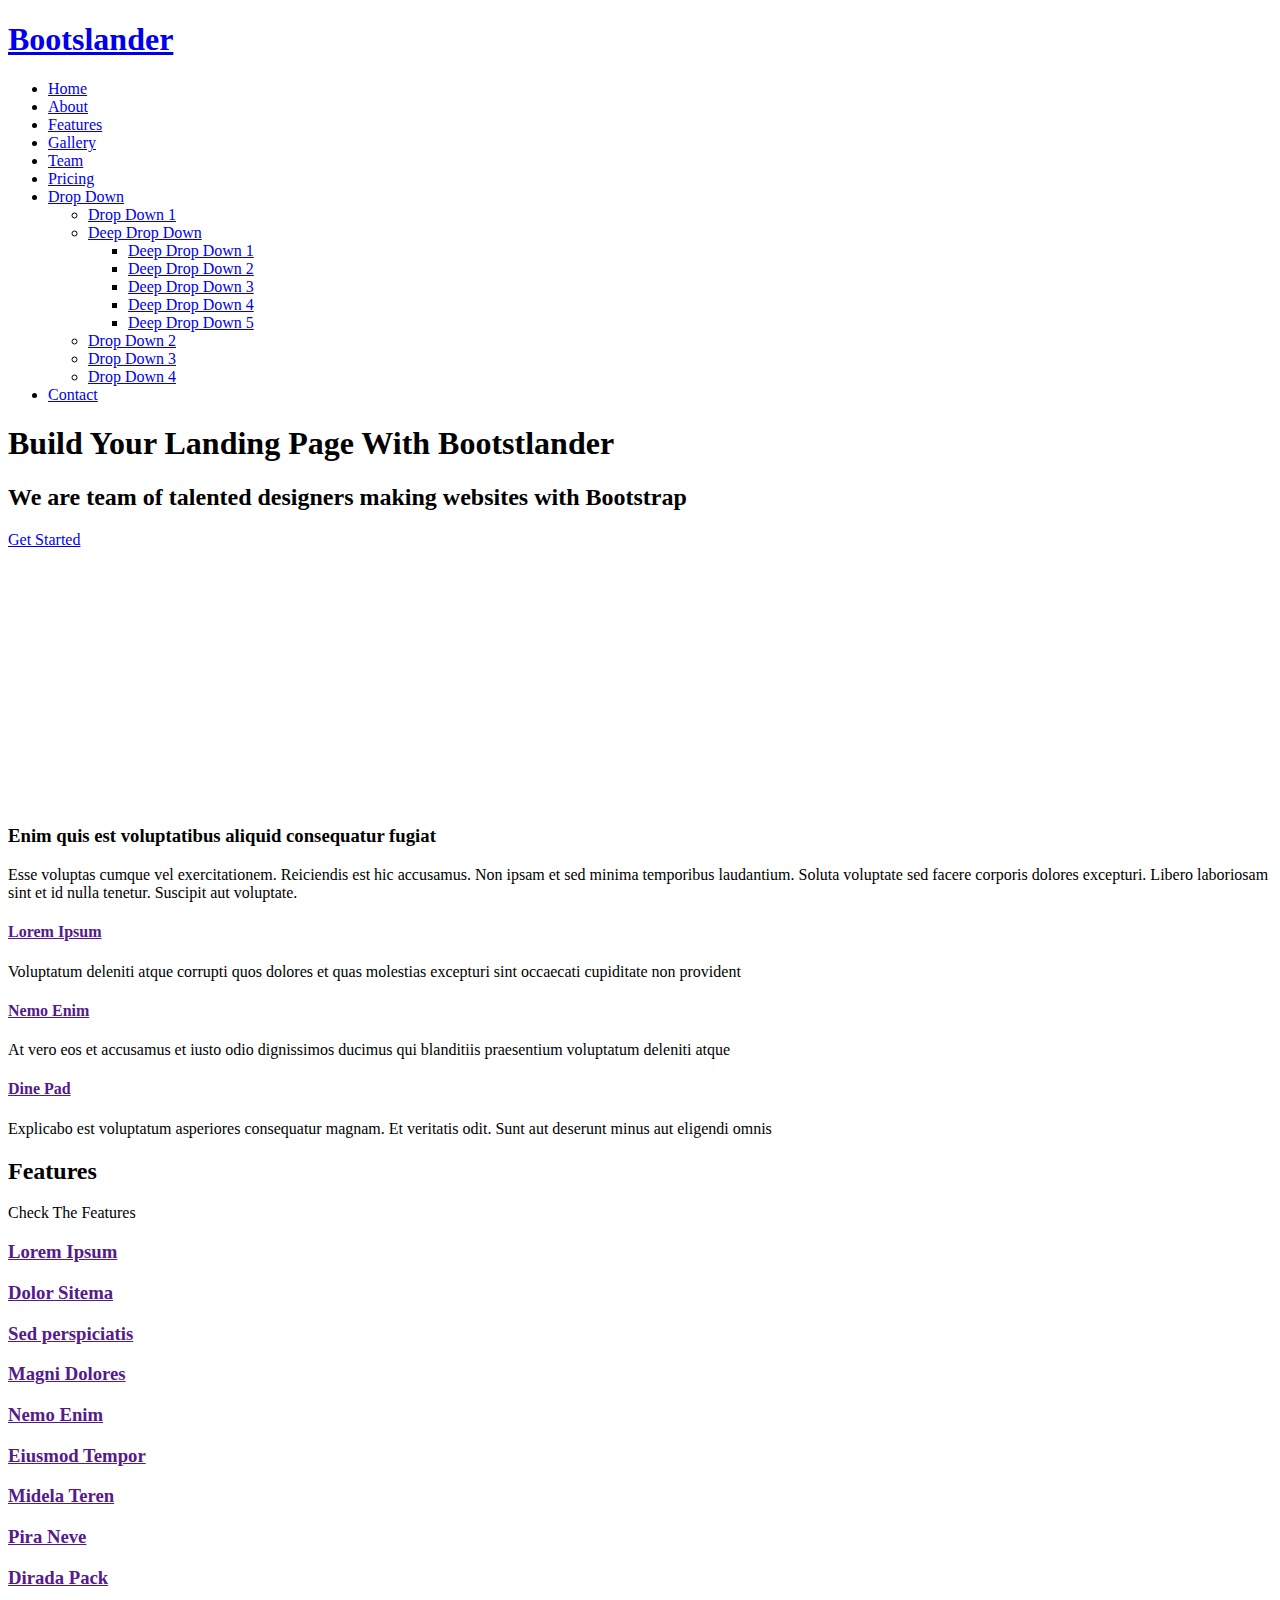
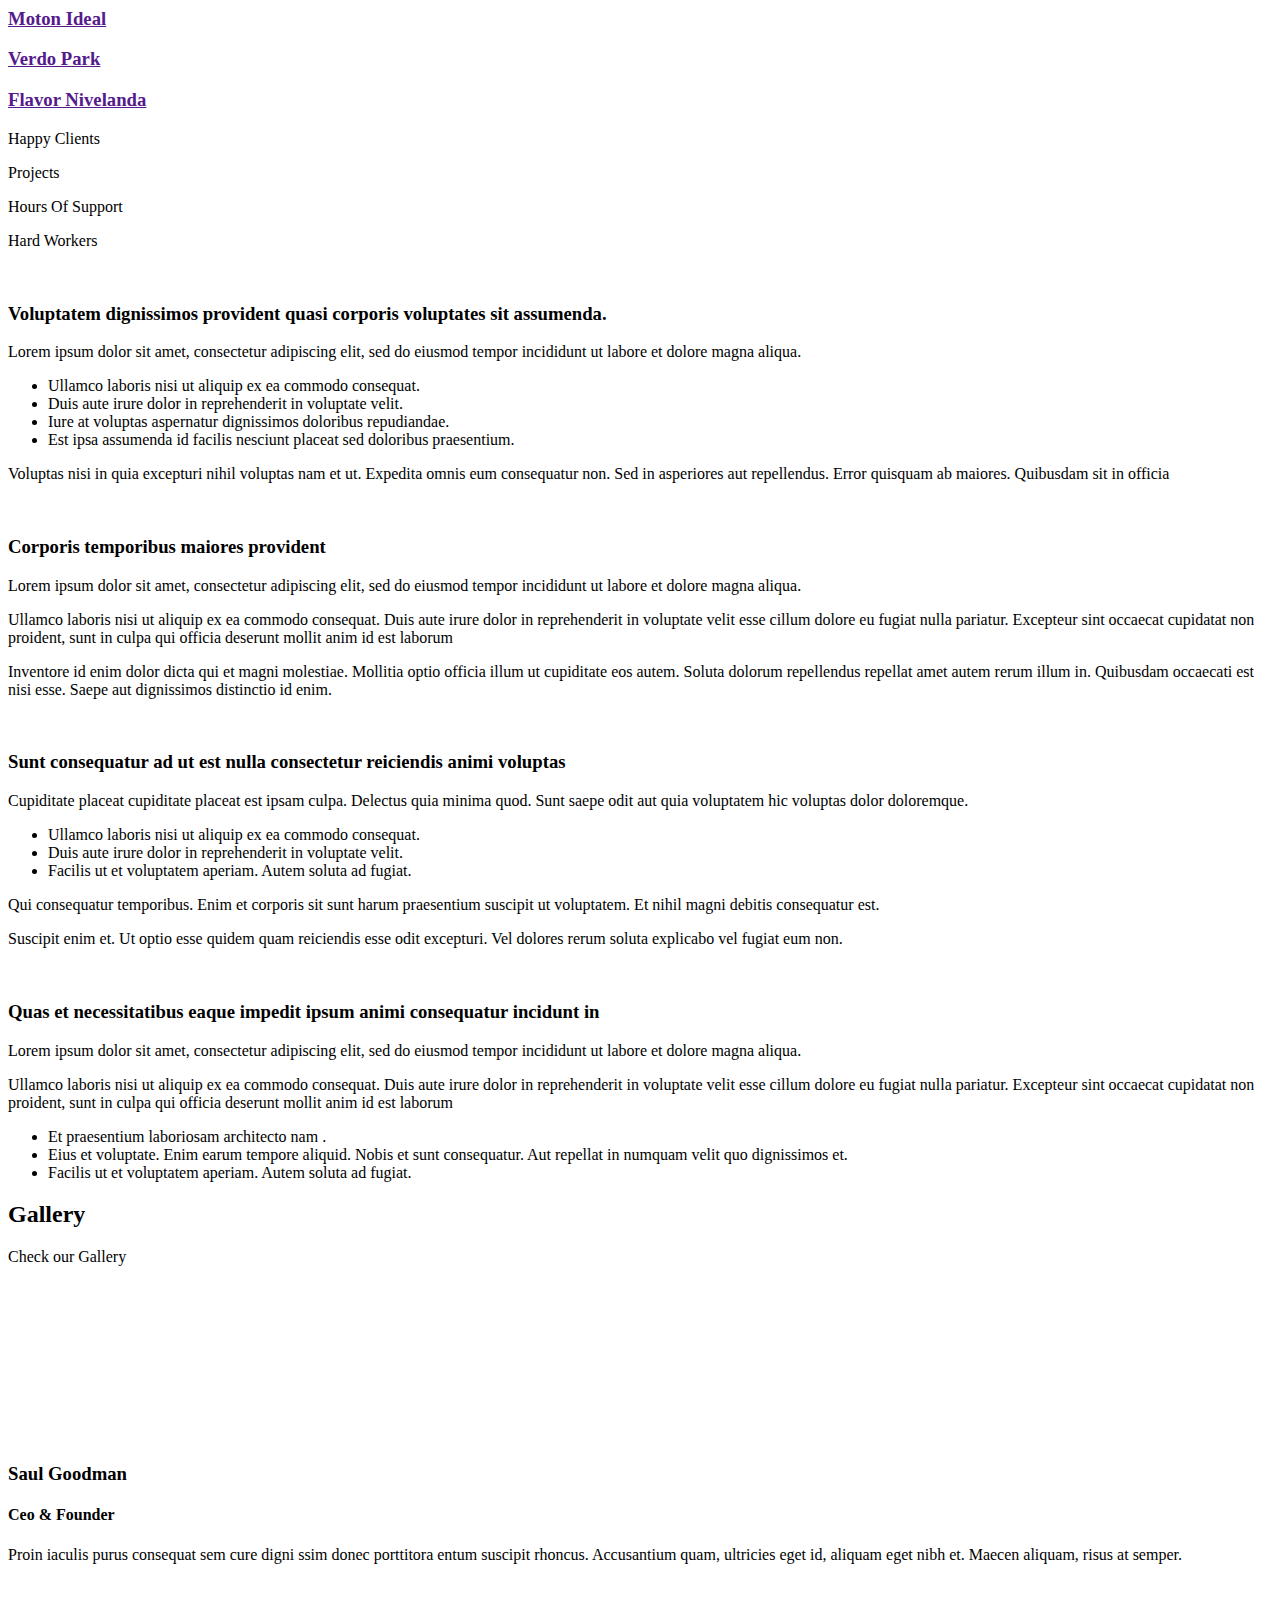
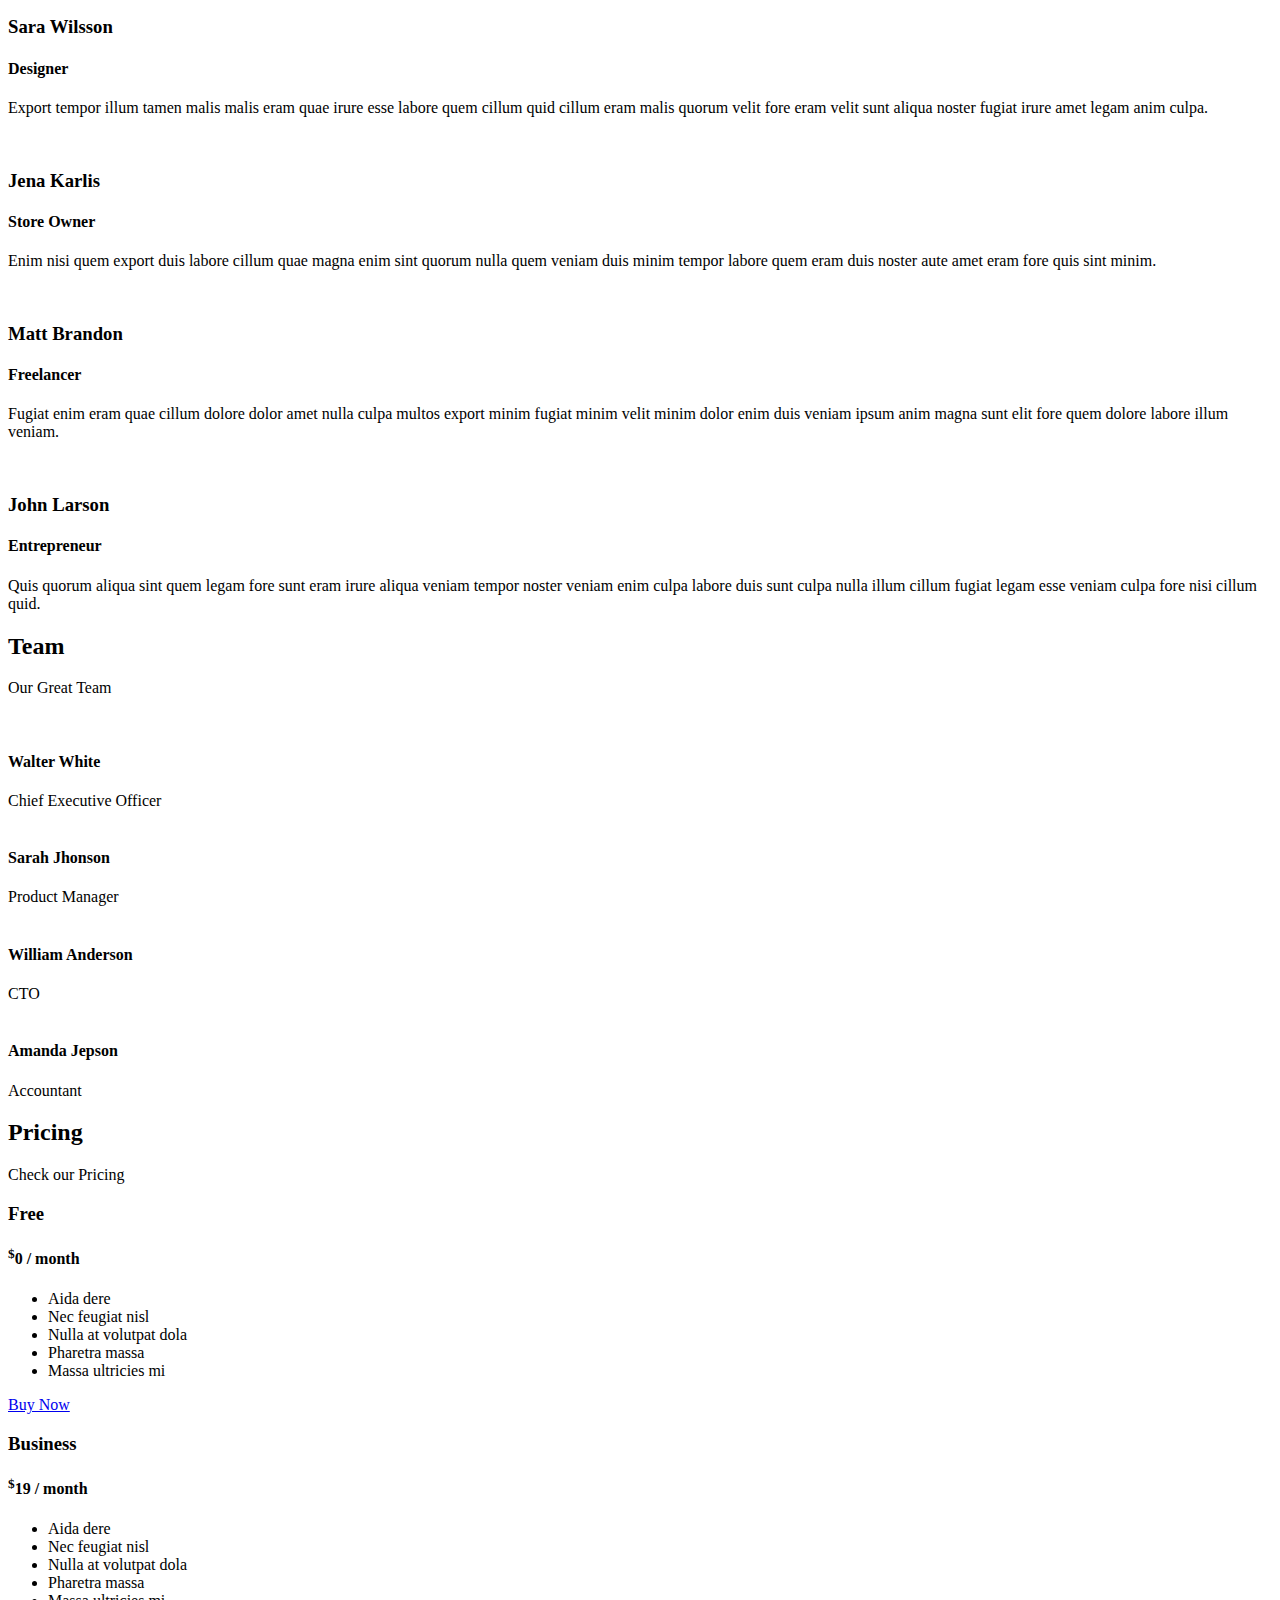
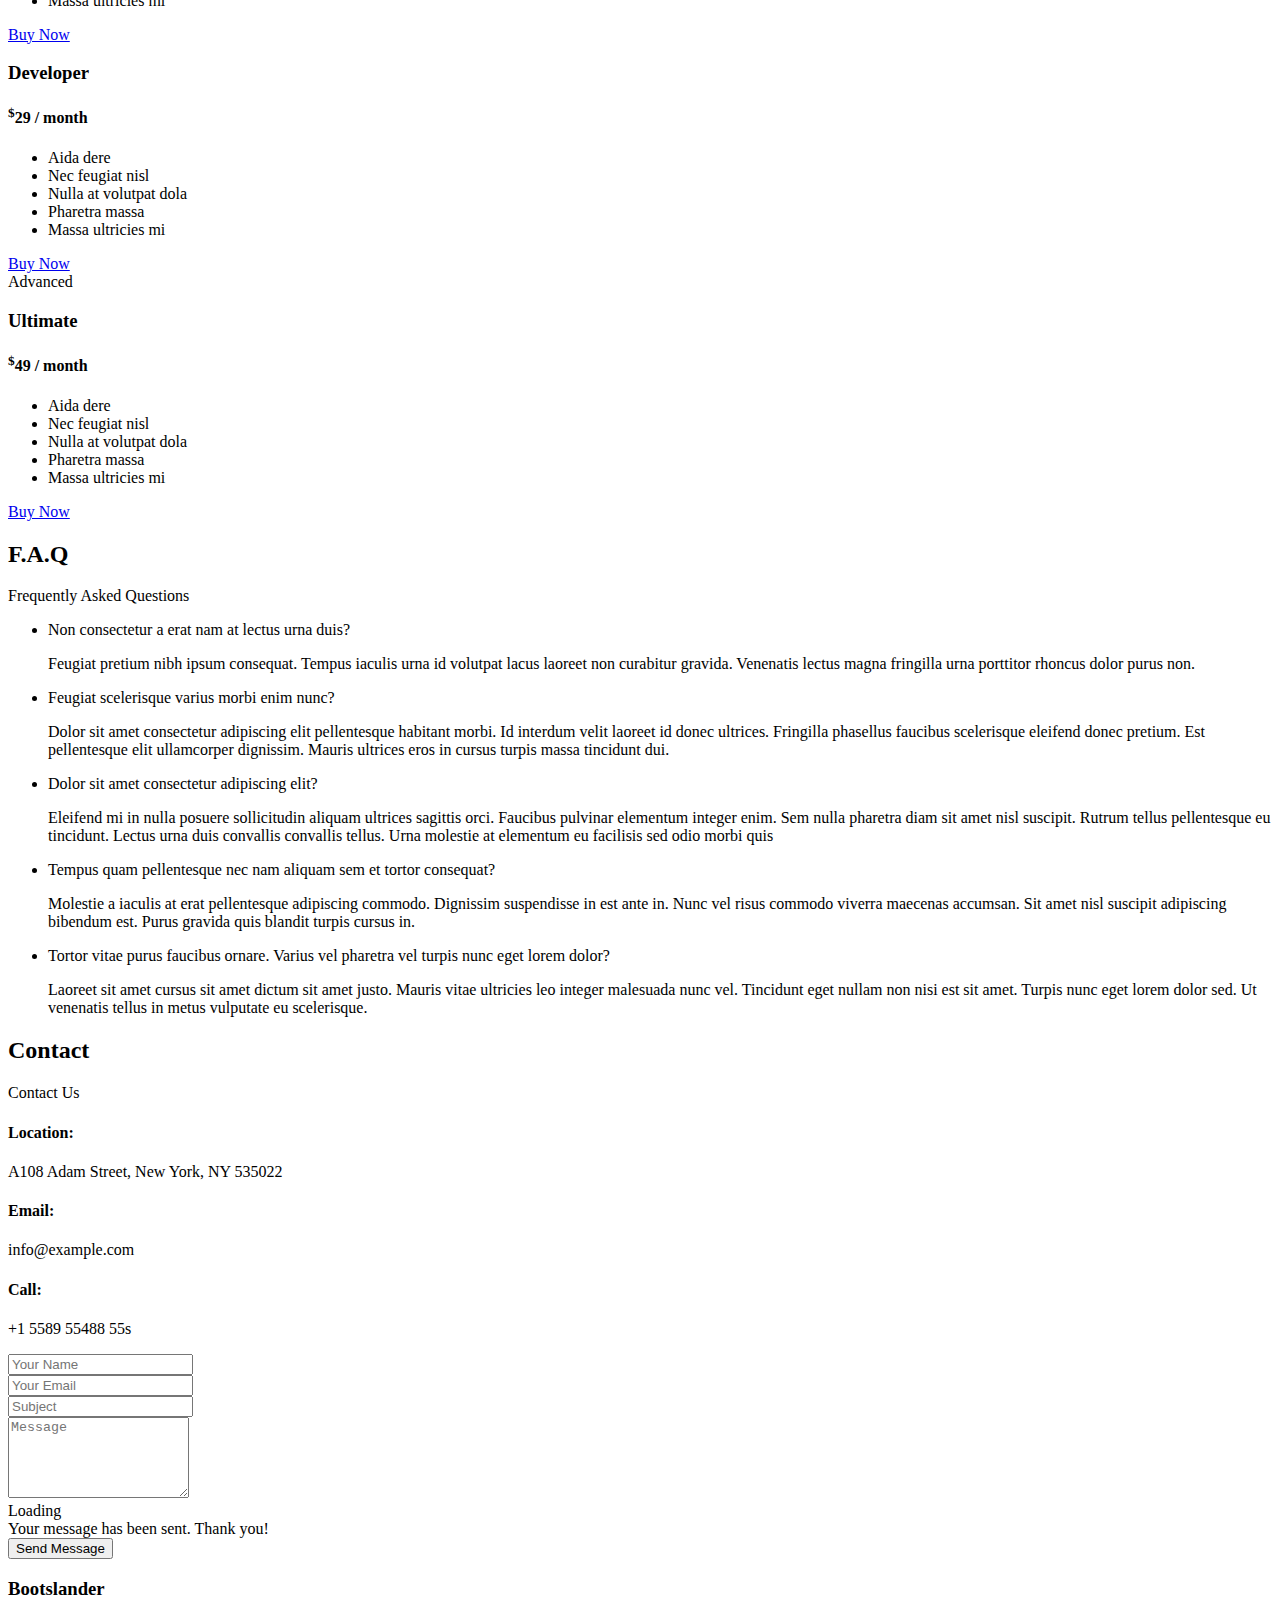
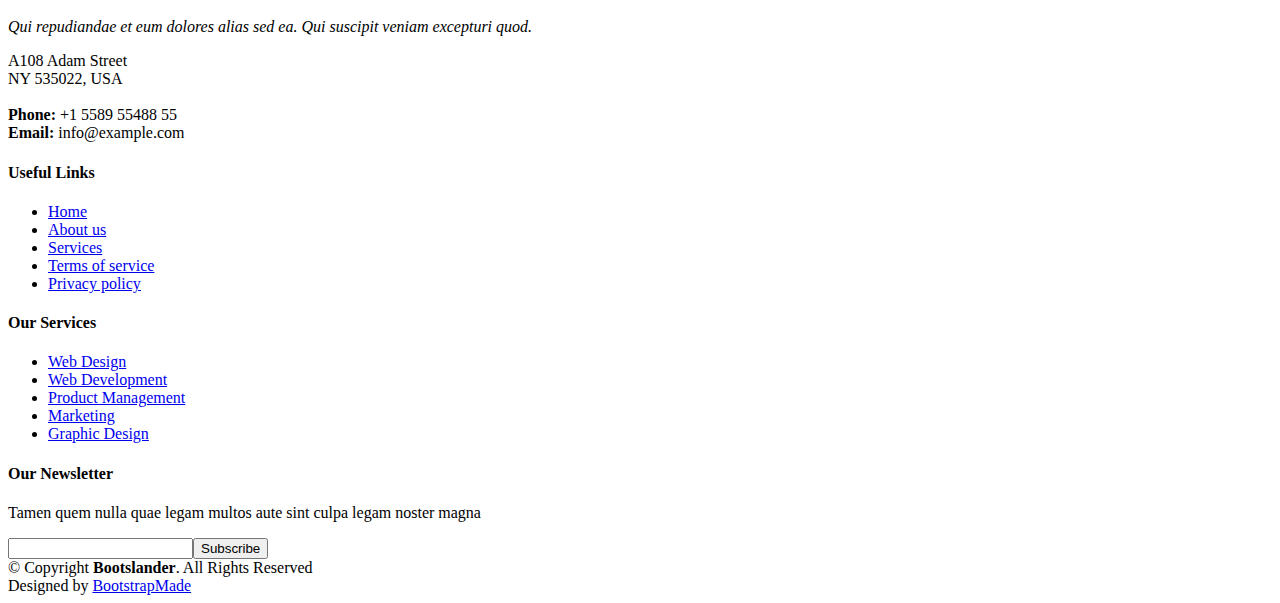
==== index.html @ 4850ccc9 "New files" ====
<!DOCTYPE html>
<html lang="en">

<head>
  <meta charset="utf-8">
  <meta content="width=device-width, initial-scale=1.0" name="viewport">

  <title>Bootslander Bootstrap Template - Index</title>
  <meta content="" name="description">
  <meta content="" name="keywords">

  <!-- Favicons -->
  <link href="assets/img/favicon.png" rel="icon">
  <link href="assets/img/apple-touch-icon.png" rel="apple-touch-icon">

  <!-- Google Fonts -->
  <link href="https://fonts.googleapis.com/css?family=Open+Sans:300,300i,400,400i,600,600i,700,700i|Montserrat:300,300i,400,400i,500,500i,600,600i,700,700i|Poppins:300,300i,400,400i,500,500i,600,600i,700,700i" rel="stylesheet">

  <!-- Vendor CSS Files -->
  <link href="assets/vendor/aos/aos.css" rel="stylesheet">
  <link href="assets/vendor/bootstrap/css/bootstrap.min.css" rel="stylesheet">
  <link href="assets/vendor/bootstrap-icons/bootstrap-icons.css" rel="stylesheet">
  <link href="assets/vendor/boxicons/css/boxicons.min.css" rel="stylesheet">
  <link href="assets/vendor/glightbox/css/glightbox.min.css" rel="stylesheet">
  <link href="assets/vendor/remixicon/remixicon.css" rel="stylesheet">
  <link href="assets/vendor/swiper/swiper-bundle.min.css" rel="stylesheet">

  <!-- Template Main CSS File -->
  <link href="assets/css/style.css" rel="stylesheet">

  <!-- =======================================================
  * Template Name: Bootslander - v4.5.0
  * Template URL: https://bootstrapmade.com/bootslander-free-bootstrap-landing-page-template/
  * Author: BootstrapMade.com
  * License: https://bootstrapmade.com/license/
  ======================================================== -->
</head>

<body>

  <!-- ======= Header ======= -->
  <header id="header" class="fixed-top d-flex align-items-center header-transparent">
    <div class="container d-flex align-items-center justify-content-between">

      <div class="logo">
        <h1><a href="index.html"><span>Bootslander</span></a></h1>
        <!-- Uncomment below if you prefer to use an image logo -->
        <!-- <a href="index.html"><img src="assets/img/logo.png" alt="" class="img-fluid"></a>-->
      </div>

      <nav id="navbar" class="navbar">
        <ul>
          <li><a class="nav-link scrollto active" href="#hero">Home</a></li>
          <li><a class="nav-link scrollto" href="#about">About</a></li>
          <li><a class="nav-link scrollto" href="#features">Features</a></li>
          <li><a class="nav-link scrollto" href="#gallery">Gallery</a></li>
          <li><a class="nav-link scrollto" href="#team">Team</a></li>
          <li><a class="nav-link scrollto" href="#pricing">Pricing</a></li>
          <li class="dropdown"><a href="#"><span>Drop Down</span> <i class="bi bi-chevron-down"></i></a>
            <ul>
              <li><a href="#">Drop Down 1</a></li>
              <li class="dropdown"><a href="#"><span>Deep Drop Down</span> <i class="bi bi-chevron-right"></i></a>
                <ul>
                  <li><a href="#">Deep Drop Down 1</a></li>
                  <li><a href="#">Deep Drop Down 2</a></li>
                  <li><a href="#">Deep Drop Down 3</a></li>
                  <li><a href="#">Deep Drop Down 4</a></li>
                  <li><a href="#">Deep Drop Down 5</a></li>
                </ul>
              </li>
              <li><a href="#">Drop Down 2</a></li>
              <li><a href="#">Drop Down 3</a></li>
              <li><a href="#">Drop Down 4</a></li>
            </ul>
          </li>
          <li><a class="nav-link scrollto" href="#contact">Contact</a></li>
        </ul>
        <i class="bi bi-list mobile-nav-toggle"></i>
      </nav><!-- .navbar -->

    </div>
  </header><!-- End Header -->

  <!-- ======= Hero Section ======= -->
  <section id="hero">

    <div class="container">
      <div class="row justify-content-between">
        <div class="col-lg-7 pt-5 pt-lg-0 order-2 order-lg-1 d-flex align-items-center">
          <div data-aos="zoom-out">
            <h1>Build Your Landing Page With <span>Bootstlander</span></h1>
            <h2>We are team of talented designers making websites with Bootstrap</h2>
            <div class="text-center text-lg-start">
              <a href="#about" class="btn-get-started scrollto">Get Started</a>
            </div>
          </div>
        </div>
        <div class="col-lg-4 order-1 order-lg-2 hero-img" data-aos="zoom-out" data-aos-delay="300">
          <img src="assets/img/hero-img.png" class="img-fluid animated" alt="">
        </div>
      </div>
    </div>

    <svg class="hero-waves" xmlns="http://www.w3.org/2000/svg" xmlns:xlink="http://www.w3.org/1999/xlink" viewBox="0 24 150 28 " preserveAspectRatio="none">
      <defs>
        <path id="wave-path" d="M-160 44c30 0 58-18 88-18s 58 18 88 18 58-18 88-18 58 18 88 18 v44h-352z">
      </defs>
      <g class="wave1">
        <use xlink:href="#wave-path" x="50" y="3" fill="rgba(255,255,255, .1)">
      </g>
      <g class="wave2">
        <use xlink:href="#wave-path" x="50" y="0" fill="rgba(255,255,255, .2)">
      </g>
      <g class="wave3">
        <use xlink:href="#wave-path" x="50" y="9" fill="#fff">
      </g>
    </svg>

  </section><!-- End Hero -->

  <main id="main">

    <!-- ======= About Section ======= -->
    <section id="about" class="about">
      <div class="container-fluid">

        <div class="row">
          <div class="col-xl-5 col-lg-6 video-box d-flex justify-content-center align-items-stretch" data-aos="fade-right">
            <a href="https://www.youtube.com/watch?v=jDDaplaOz7Q" class="venobox play-btn mb-4" data-vbtype="video" data-autoplay="true"></a>
          </div>

          <div class="col-xl-7 col-lg-6 icon-boxes d-flex flex-column align-items-stretch justify-content-center py-5 px-lg-5" data-aos="fade-left">
            <h3>Enim quis est voluptatibus aliquid consequatur fugiat</h3>
            <p>Esse voluptas cumque vel exercitationem. Reiciendis est hic accusamus. Non ipsam et sed minima temporibus laudantium. Soluta voluptate sed facere corporis dolores excepturi. Libero laboriosam sint et id nulla tenetur. Suscipit aut voluptate.</p>

            <div class="icon-box" data-aos="zoom-in" data-aos-delay="100">
              <div class="icon"><i class="bx bx-fingerprint"></i></div>
              <h4 class="title"><a href="">Lorem Ipsum</a></h4>
              <p class="description">Voluptatum deleniti atque corrupti quos dolores et quas molestias excepturi sint occaecati cupiditate non provident</p>
            </div>

            <div class="icon-box" data-aos="zoom-in" data-aos-delay="200">
              <div class="icon"><i class="bx bx-gift"></i></div>
              <h4 class="title"><a href="">Nemo Enim</a></h4>
              <p class="description">At vero eos et accusamus et iusto odio dignissimos ducimus qui blanditiis praesentium voluptatum deleniti atque</p>
            </div>

            <div class="icon-box" data-aos="zoom-in" data-aos-delay="300">
              <div class="icon"><i class="bx bx-atom"></i></div>
              <h4 class="title"><a href="">Dine Pad</a></h4>
              <p class="description">Explicabo est voluptatum asperiores consequatur magnam. Et veritatis odit. Sunt aut deserunt minus aut eligendi omnis</p>
            </div>

          </div>
        </div>

      </div>
    </section><!-- End About Section -->

    <!-- ======= Features Section ======= -->
    <section id="features" class="features">
      <div class="container">

        <div class="section-title" data-aos="fade-up">
          <h2>Features</h2>
          <p>Check The Features</p>
        </div>

        <div class="row" data-aos="fade-left">
          <div class="col-lg-3 col-md-4">
            <div class="icon-box" data-aos="zoom-in" data-aos-delay="50">
              <i class="ri-store-line" style="color: #ffbb2c;"></i>
              <h3><a href="">Lorem Ipsum</a></h3>
            </div>
          </div>
          <div class="col-lg-3 col-md-4 mt-4 mt-md-0">
            <div class="icon-box" data-aos="zoom-in" data-aos-delay="100">
              <i class="ri-bar-chart-box-line" style="color: #5578ff;"></i>
              <h3><a href="">Dolor Sitema</a></h3>
            </div>
          </div>
          <div class="col-lg-3 col-md-4 mt-4 mt-md-0">
            <div class="icon-box" data-aos="zoom-in" data-aos-delay="150">
              <i class="ri-calendar-todo-line" style="color: #e80368;"></i>
              <h3><a href="">Sed perspiciatis</a></h3>
            </div>
          </div>
          <div class="col-lg-3 col-md-4 mt-4 mt-lg-0">
            <div class="icon-box" data-aos="zoom-in" data-aos-delay="200">
              <i class="ri-paint-brush-line" style="color: #e361ff;"></i>
              <h3><a href="">Magni Dolores</a></h3>
            </div>
          </div>
          <div class="col-lg-3 col-md-4 mt-4">
            <div class="icon-box" data-aos="zoom-in" data-aos-delay="250">
              <i class="ri-database-2-line" style="color: #47aeff;"></i>
              <h3><a href="">Nemo Enim</a></h3>
            </div>
          </div>
          <div class="col-lg-3 col-md-4 mt-4">
            <div class="icon-box" data-aos="zoom-in" data-aos-delay="300">
              <i class="ri-gradienter-line" style="color: #ffa76e;"></i>
              <h3><a href="">Eiusmod Tempor</a></h3>
            </div>
          </div>
          <div class="col-lg-3 col-md-4 mt-4">
            <div class="icon-box" data-aos="zoom-in" data-aos-delay="350">
              <i class="ri-file-list-3-line" style="color: #11dbcf;"></i>
              <h3><a href="">Midela Teren</a></h3>
            </div>
          </div>
          <div class="col-lg-3 col-md-4 mt-4">
            <div class="icon-box" data-aos="zoom-in" data-aos-delay="400">
              <i class="ri-price-tag-2-line" style="color: #4233ff;"></i>
              <h3><a href="">Pira Neve</a></h3>
            </div>
          </div>
          <div class="col-lg-3 col-md-4 mt-4">
            <div class="icon-box" data-aos="zoom-in" data-aos-delay="450">
              <i class="ri-anchor-line" style="color: #b2904f;"></i>
              <h3><a href="">Dirada Pack</a></h3>
            </div>
          </div>
          <div class="col-lg-3 col-md-4 mt-4">
            <div class="icon-box" data-aos="zoom-in" data-aos-delay="500">
              <i class="ri-disc-line" style="color: #b20969;"></i>
              <h3><a href="">Moton Ideal</a></h3>
            </div>
          </div>
          <div class="col-lg-3 col-md-4 mt-4">
            <div class="icon-box" data-aos="zoom-in" data-aos-delay="550">
              <i class="ri-base-station-line" style="color: #ff5828;"></i>
              <h3><a href="">Verdo Park</a></h3>
            </div>
          </div>
          <div class="col-lg-3 col-md-4 mt-4">
            <div class="icon-box" data-aos="zoom-in" data-aos-delay="600">
              <i class="ri-fingerprint-line" style="color: #29cc61;"></i>
              <h3><a href="">Flavor Nivelanda</a></h3>
            </div>
          </div>
        </div>

      </div>
    </section><!-- End Features Section -->

    <!-- ======= Counts Section ======= -->
    <section id="counts" class="counts">
      <div class="container">

        <div class="row" data-aos="fade-up">

          <div class="col-lg-3 col-md-6">
            <div class="count-box">
              <i class="bi bi-emoji-smile"></i>
              <span data-purecounter-start="0" data-purecounter-end="232" data-purecounter-duration="1" class="purecounter"></span>
              <p>Happy Clients</p>
            </div>
          </div>

          <div class="col-lg-3 col-md-6 mt-5 mt-md-0">
            <div class="count-box">
              <i class="bi bi-journal-richtext"></i>
              <span data-purecounter-start="0" data-purecounter-end="521" data-purecounter-duration="1" class="purecounter"></span>
              <p>Projects</p>
            </div>
          </div>

          <div class="col-lg-3 col-md-6 mt-5 mt-lg-0">
            <div class="count-box">
              <i class="bi bi-headset"></i>
              <span data-purecounter-start="0" data-purecounter-end="1463" data-purecounter-duration="1" class="purecounter"></span>
              <p>Hours Of Support</p>
            </div>
          </div>

          <div class="col-lg-3 col-md-6 mt-5 mt-lg-0">
            <div class="count-box">
              <i class="bi bi-people"></i>
              <span data-purecounter-start="0" data-purecounter-end="15" data-purecounter-duration="1" class="purecounter"></span>
              <p>Hard Workers</p>
            </div>
          </div>

        </div>

      </div>
    </section><!-- End Counts Section -->

    <!-- ======= Details Section ======= -->
    <section id="details" class="details">
      <div class="container">

        <div class="row content">
          <div class="col-md-4" data-aos="fade-right">
            <img src="assets/img/details-1.png" class="img-fluid" alt="">
          </div>
          <div class="col-md-8 pt-4" data-aos="fade-up">
            <h3>Voluptatem dignissimos provident quasi corporis voluptates sit assumenda.</h3>
            <p class="fst-italic">
              Lorem ipsum dolor sit amet, consectetur adipiscing elit, sed do eiusmod tempor incididunt ut labore et dolore
              magna aliqua.
            </p>
            <ul>
              <li><i class="bi bi-check"></i> Ullamco laboris nisi ut aliquip ex ea commodo consequat.</li>
              <li><i class="bi bi-check"></i> Duis aute irure dolor in reprehenderit in voluptate velit.</li>
              <li><i class="bi bi-check"></i> Iure at voluptas aspernatur dignissimos doloribus repudiandae.</li>
              <li><i class="bi bi-check"></i> Est ipsa assumenda id facilis nesciunt placeat sed doloribus praesentium.</li>
            </ul>
            <p>
              Voluptas nisi in quia excepturi nihil voluptas nam et ut. Expedita omnis eum consequatur non. Sed in asperiores aut repellendus. Error quisquam ab maiores. Quibusdam sit in officia
            </p>
          </div>
        </div>

        <div class="row content">
          <div class="col-md-4 order-1 order-md-2" data-aos="fade-left">
            <img src="assets/img/details-2.png" class="img-fluid" alt="">
          </div>
          <div class="col-md-8 pt-5 order-2 order-md-1" data-aos="fade-up">
            <h3>Corporis temporibus maiores provident</h3>
            <p class="fst-italic">
              Lorem ipsum dolor sit amet, consectetur adipiscing elit, sed do eiusmod tempor incididunt ut labore et dolore
              magna aliqua.
            </p>
            <p>
              Ullamco laboris nisi ut aliquip ex ea commodo consequat. Duis aute irure dolor in reprehenderit in voluptate
              velit esse cillum dolore eu fugiat nulla pariatur. Excepteur sint occaecat cupidatat non proident, sunt in
              culpa qui officia deserunt mollit anim id est laborum
            </p>
            <p>
              Inventore id enim dolor dicta qui et magni molestiae. Mollitia optio officia illum ut cupiditate eos autem. Soluta dolorum repellendus repellat amet autem rerum illum in. Quibusdam occaecati est nisi esse. Saepe aut dignissimos distinctio id enim.
            </p>
          </div>
        </div>

        <div class="row content">
          <div class="col-md-4" data-aos="fade-right">
            <img src="assets/img/details-3.png" class="img-fluid" alt="">
          </div>
          <div class="col-md-8 pt-5" data-aos="fade-up">
            <h3>Sunt consequatur ad ut est nulla consectetur reiciendis animi voluptas</h3>
            <p>Cupiditate placeat cupiditate placeat est ipsam culpa. Delectus quia minima quod. Sunt saepe odit aut quia voluptatem hic voluptas dolor doloremque.</p>
            <ul>
              <li><i class="bi bi-check"></i> Ullamco laboris nisi ut aliquip ex ea commodo consequat.</li>
              <li><i class="bi bi-check"></i> Duis aute irure dolor in reprehenderit in voluptate velit.</li>
              <li><i class="bi bi-check"></i> Facilis ut et voluptatem aperiam. Autem soluta ad fugiat.</li>
            </ul>
            <p>
              Qui consequatur temporibus. Enim et corporis sit sunt harum praesentium suscipit ut voluptatem. Et nihil magni debitis consequatur est.
            </p>
            <p>
              Suscipit enim et. Ut optio esse quidem quam reiciendis esse odit excepturi. Vel dolores rerum soluta explicabo vel fugiat eum non.
            </p>
          </div>
        </div>

        <div class="row content">
          <div class="col-md-4 order-1 order-md-2" data-aos="fade-left">
            <img src="assets/img/details-4.png" class="img-fluid" alt="">
          </div>
          <div class="col-md-8 pt-5 order-2 order-md-1" data-aos="fade-up">
            <h3>Quas et necessitatibus eaque impedit ipsum animi consequatur incidunt in</h3>
            <p class="fst-italic">
              Lorem ipsum dolor sit amet, consectetur adipiscing elit, sed do eiusmod tempor incididunt ut labore et dolore
              magna aliqua.
            </p>
            <p>
              Ullamco laboris nisi ut aliquip ex ea commodo consequat. Duis aute irure dolor in reprehenderit in voluptate
              velit esse cillum dolore eu fugiat nulla pariatur. Excepteur sint occaecat cupidatat non proident, sunt in
              culpa qui officia deserunt mollit anim id est laborum
            </p>
            <ul>
              <li><i class="bi bi-check"></i> Et praesentium laboriosam architecto nam .</li>
              <li><i class="bi bi-check"></i> Eius et voluptate. Enim earum tempore aliquid. Nobis et sunt consequatur. Aut repellat in numquam velit quo dignissimos et.</li>
              <li><i class="bi bi-check"></i> Facilis ut et voluptatem aperiam. Autem soluta ad fugiat.</li>
            </ul>
          </div>
        </div>

      </div>
    </section><!-- End Details Section -->

    <!-- ======= Gallery Section ======= -->
    <section id="gallery" class="gallery">
      <div class="container">

        <div class="section-title" data-aos="fade-up">
          <h2>Gallery</h2>
          <p>Check our Gallery</p>
        </div>

        <div class="row no-gutters" data-aos="fade-left">

          <div class="col-lg-3 col-md-4">
            <div class="gallery-item" data-aos="zoom-in" data-aos-delay="100">
              <a href="assets/img/gallery/gallery-1.jpg" class="gallery-lightbox">
                <img src="assets/img/gallery/gallery-1.jpg" alt="" class="img-fluid">
              </a>
            </div>
          </div>

          <div class="col-lg-3 col-md-4">
            <div class="gallery-item" data-aos="zoom-in" data-aos-delay="150">
              <a href="assets/img/gallery/gallery-2.jpg" class="gallery-lightbox">
                <img src="assets/img/gallery/gallery-2.jpg" alt="" class="img-fluid">
              </a>
            </div>
          </div>

          <div class="col-lg-3 col-md-4">
            <div class="gallery-item" data-aos="zoom-in" data-aos-delay="200">
              <a href="assets/img/gallery/gallery-3.jpg" class="gallery-lightbox">
                <img src="assets/img/gallery/gallery-3.jpg" alt="" class="img-fluid">
              </a>
            </div>
          </div>

          <div class="col-lg-3 col-md-4">
            <div class="gallery-item" data-aos="zoom-in" data-aos-delay="250">
              <a href="assets/img/gallery/gallery-4.jpg" class="gallery-lightbox">
                <img src="assets/img/gallery/gallery-4.jpg" alt="" class="img-fluid">
              </a>
            </div>
          </div>

          <div class="col-lg-3 col-md-4">
            <div class="gallery-item" data-aos="zoom-in" data-aos-delay="300">
              <a href="assets/img/gallery/gallery-5.jpg" class="gallery-lightbox">
                <img src="assets/img/gallery/gallery-5.jpg" alt="" class="img-fluid">
              </a>
            </div>
          </div>

          <div class="col-lg-3 col-md-4">
            <div class="gallery-item" data-aos="zoom-in" data-aos-delay="350">
              <a href="assets/img/gallery/gallery-6.jpg" class="gallery-lightbox">
                <img src="assets/img/gallery/gallery-6.jpg" alt="" class="img-fluid">
              </a>
            </div>
          </div>

          <div class="col-lg-3 col-md-4">
            <div class="gallery-item" data-aos="zoom-in" data-aos-delay="400">
              <a href="assets/img/gallery/gallery-7.jpg" class="gallery-lightbox">
                <img src="assets/img/gallery/gallery-7.jpg" alt="" class="img-fluid">
              </a>
            </div>
          </div>

          <div class="col-lg-3 col-md-4">
            <div class="gallery-item" data-aos="zoom-in" data-aos-delay="450">
              <a href="assets/img/gallery/gallery-8.jpg" class="gallery-lightbox">
                <img src="assets/img/gallery/gallery-8.jpg" alt="" class="img-fluid">
              </a>
            </div>
          </div>

        </div>

      </div>
    </section><!-- End Gallery Section -->

    <!-- ======= Testimonials Section ======= -->
    <section id="testimonials" class="testimonials">
      <div class="container">

        <div class="testimonials-slider swiper" data-aos="fade-up" data-aos-delay="100">
          <div class="swiper-wrapper">

            <div class="swiper-slide">
              <div class="testimonial-item">
                <img src="assets/img/testimonials/testimonials-1.jpg" class="testimonial-img" alt="">
                <h3>Saul Goodman</h3>
                <h4>Ceo &amp; Founder</h4>
                <p>
                  <i class="bx bxs-quote-alt-left quote-icon-left"></i>
                  Proin iaculis purus consequat sem cure digni ssim donec porttitora entum suscipit rhoncus. Accusantium quam, ultricies eget id, aliquam eget nibh et. Maecen aliquam, risus at semper.
                  <i class="bx bxs-quote-alt-right quote-icon-right"></i>
                </p>
              </div>
            </div><!-- End testimonial item -->

            <div class="swiper-slide">
              <div class="testimonial-item">
                <img src="assets/img/testimonials/testimonials-2.jpg" class="testimonial-img" alt="">
                <h3>Sara Wilsson</h3>
                <h4>Designer</h4>
                <p>
                  <i class="bx bxs-quote-alt-left quote-icon-left"></i>
                  Export tempor illum tamen malis malis eram quae irure esse labore quem cillum quid cillum eram malis quorum velit fore eram velit sunt aliqua noster fugiat irure amet legam anim culpa.
                  <i class="bx bxs-quote-alt-right quote-icon-right"></i>
                </p>
              </div>
            </div><!-- End testimonial item -->

            <div class="swiper-slide">
              <div class="testimonial-item">
                <img src="assets/img/testimonials/testimonials-3.jpg" class="testimonial-img" alt="">
                <h3>Jena Karlis</h3>
                <h4>Store Owner</h4>
                <p>
                  <i class="bx bxs-quote-alt-left quote-icon-left"></i>
                  Enim nisi quem export duis labore cillum quae magna enim sint quorum nulla quem veniam duis minim tempor labore quem eram duis noster aute amet eram fore quis sint minim.
                  <i class="bx bxs-quote-alt-right quote-icon-right"></i>
                </p>
              </div>
            </div><!-- End testimonial item -->

            <div class="swiper-slide">
              <div class="testimonial-item">
                <img src="assets/img/testimonials/testimonials-4.jpg" class="testimonial-img" alt="">
                <h3>Matt Brandon</h3>
                <h4>Freelancer</h4>
                <p>
                  <i class="bx bxs-quote-alt-left quote-icon-left"></i>
                  Fugiat enim eram quae cillum dolore dolor amet nulla culpa multos export minim fugiat minim velit minim dolor enim duis veniam ipsum anim magna sunt elit fore quem dolore labore illum veniam.
                  <i class="bx bxs-quote-alt-right quote-icon-right"></i>
                </p>
              </div>
            </div><!-- End testimonial item -->

            <div class="swiper-slide">
              <div class="testimonial-item">
                <img src="assets/img/testimonials/testimonials-5.jpg" class="testimonial-img" alt="">
                <h3>John Larson</h3>
                <h4>Entrepreneur</h4>
                <p>
                  <i class="bx bxs-quote-alt-left quote-icon-left"></i>
                  Quis quorum aliqua sint quem legam fore sunt eram irure aliqua veniam tempor noster veniam enim culpa labore duis sunt culpa nulla illum cillum fugiat legam esse veniam culpa fore nisi cillum quid.
                  <i class="bx bxs-quote-alt-right quote-icon-right"></i>
                </p>
              </div>
            </div><!-- End testimonial item -->

          </div>
          <div class="swiper-pagination"></div>
        </div>

      </div>
    </section><!-- End Testimonials Section -->

    <!-- ======= Team Section ======= -->
    <section id="team" class="team">
      <div class="container">

        <div class="section-title" data-aos="fade-up">
          <h2>Team</h2>
          <p>Our Great Team</p>
        </div>

        <div class="row" data-aos="fade-left">

          <div class="col-lg-3 col-md-6">
            <div class="member" data-aos="zoom-in" data-aos-delay="100">
              <div class="pic"><img src="assets/img/team/team-1.jpg" class="img-fluid" alt=""></div>
              <div class="member-info">
                <h4>Walter White</h4>
                <span>Chief Executive Officer</span>
                <div class="social">
                  <a href=""><i class="bi bi-twitter"></i></a>
                  <a href=""><i class="bi bi-facebook"></i></a>
                  <a href=""><i class="bi bi-instagram"></i></a>
                  <a href=""><i class="bi bi-linkedin"></i></a>
                </div>
              </div>
            </div>
          </div>

          <div class="col-lg-3 col-md-6 mt-5 mt-md-0">
            <div class="member" data-aos="zoom-in" data-aos-delay="200">
              <div class="pic"><img src="assets/img/team/team-2.jpg" class="img-fluid" alt=""></div>
              <div class="member-info">
                <h4>Sarah Jhonson</h4>
                <span>Product Manager</span>
                <div class="social">
                  <a href=""><i class="bi bi-twitter"></i></a>
                  <a href=""><i class="bi bi-facebook"></i></a>
                  <a href=""><i class="bi bi-instagram"></i></a>
                  <a href=""><i class="bi bi-linkedin"></i></a>
                </div>
              </div>
            </div>
          </div>

          <div class="col-lg-3 col-md-6 mt-5 mt-lg-0">
            <div class="member" data-aos="zoom-in" data-aos-delay="300">
              <div class="pic"><img src="assets/img/team/team-3.jpg" class="img-fluid" alt=""></div>
              <div class="member-info">
                <h4>William Anderson</h4>
                <span>CTO</span>
                <div class="social">
                  <a href=""><i class="bi bi-twitter"></i></a>
                  <a href=""><i class="bi bi-facebook"></i></a>
                  <a href=""><i class="bi bi-instagram"></i></a>
                  <a href=""><i class="bi bi-linkedin"></i></a>
                </div>
              </div>
            </div>
          </div>

          <div class="col-lg-3 col-md-6 mt-5 mt-lg-0">
            <div class="member" data-aos="zoom-in" data-aos-delay="400">
              <div class="pic"><img src="assets/img/team/team-4.jpg" class="img-fluid" alt=""></div>
              <div class="member-info">
                <h4>Amanda Jepson</h4>
                <span>Accountant</span>
                <div class="social">
                  <a href=""><i class="bi bi-twitter"></i></a>
                  <a href=""><i class="bi bi-facebook"></i></a>
                  <a href=""><i class="bi bi-instagram"></i></a>
                  <a href=""><i class="bi bi-linkedin"></i></a>
                </div>
              </div>
            </div>
          </div>

        </div>

      </div>
    </section><!-- End Team Section -->

    <!-- ======= Pricing Section ======= -->
    <section id="pricing" class="pricing">
      <div class="container">

        <div class="section-title" data-aos="fade-up">
          <h2>Pricing</h2>
          <p>Check our Pricing</p>
        </div>

        <div class="row" data-aos="fade-left">

          <div class="col-lg-3 col-md-6">
            <div class="box" data-aos="zoom-in" data-aos-delay="100">
              <h3>Free</h3>
              <h4><sup>$</sup>0<span> / month</span></h4>
              <ul>
                <li>Aida dere</li>
                <li>Nec feugiat nisl</li>
                <li>Nulla at volutpat dola</li>
                <li class="na">Pharetra massa</li>
                <li class="na">Massa ultricies mi</li>
              </ul>
              <div class="btn-wrap">
                <a href="#" class="btn-buy">Buy Now</a>
              </div>
            </div>
          </div>

          <div class="col-lg-3 col-md-6 mt-4 mt-md-0">
            <div class="box featured" data-aos="zoom-in" data-aos-delay="200">
              <h3>Business</h3>
              <h4><sup>$</sup>19<span> / month</span></h4>
              <ul>
                <li>Aida dere</li>
                <li>Nec feugiat nisl</li>
                <li>Nulla at volutpat dola</li>
                <li>Pharetra massa</li>
                <li class="na">Massa ultricies mi</li>
              </ul>
              <div class="btn-wrap">
                <a href="#" class="btn-buy">Buy Now</a>
              </div>
            </div>
          </div>

          <div class="col-lg-3 col-md-6 mt-4 mt-lg-0">
            <div class="box" data-aos="zoom-in" data-aos-delay="300">
              <h3>Developer</h3>
              <h4><sup>$</sup>29<span> / month</span></h4>
              <ul>
                <li>Aida dere</li>
                <li>Nec feugiat nisl</li>
                <li>Nulla at volutpat dola</li>
                <li>Pharetra massa</li>
                <li>Massa ultricies mi</li>
              </ul>
              <div class="btn-wrap">
                <a href="#" class="btn-buy">Buy Now</a>
              </div>
            </div>
          </div>

          <div class="col-lg-3 col-md-6 mt-4 mt-lg-0">
            <div class="box" data-aos="zoom-in" data-aos-delay="400">
              <span class="advanced">Advanced</span>
              <h3>Ultimate</h3>
              <h4><sup>$</sup>49<span> / month</span></h4>
              <ul>
                <li>Aida dere</li>
                <li>Nec feugiat nisl</li>
                <li>Nulla at volutpat dola</li>
                <li>Pharetra massa</li>
                <li>Massa ultricies mi</li>
              </ul>
              <div class="btn-wrap">
                <a href="#" class="btn-buy">Buy Now</a>
              </div>
            </div>
          </div>

        </div>

      </div>
    </section><!-- End Pricing Section -->

    <!-- ======= F.A.Q Section ======= -->
    <section id="faq" class="faq section-bg">
      <div class="container">

        <div class="section-title" data-aos="fade-up">
          <h2>F.A.Q</h2>
          <p>Frequently Asked Questions</p>
        </div>

        <div class="faq-list">
          <ul>
            <li data-aos="fade-up">
              <i class="bx bx-help-circle icon-help"></i> <a data-bs-toggle="collapse" class="collapse" data-bs-target="#faq-list-1">Non consectetur a erat nam at lectus urna duis? <i class="bx bx-chevron-down icon-show"></i><i class="bx bx-chevron-up icon-close"></i></a>
              <div id="faq-list-1" class="collapse show" data-bs-parent=".faq-list">
                <p>
                  Feugiat pretium nibh ipsum consequat. Tempus iaculis urna id volutpat lacus laoreet non curabitur gravida. Venenatis lectus magna fringilla urna porttitor rhoncus dolor purus non.
                </p>
              </div>
            </li>

            <li data-aos="fade-up" data-aos-delay="100">
              <i class="bx bx-help-circle icon-help"></i> <a data-bs-toggle="collapse" data-bs-target="#faq-list-2" class="collapsed">Feugiat scelerisque varius morbi enim nunc? <i class="bx bx-chevron-down icon-show"></i><i class="bx bx-chevron-up icon-close"></i></a>
              <div id="faq-list-2" class="collapse" data-bs-parent=".faq-list">
                <p>
                  Dolor sit amet consectetur adipiscing elit pellentesque habitant morbi. Id interdum velit laoreet id donec ultrices. Fringilla phasellus faucibus scelerisque eleifend donec pretium. Est pellentesque elit ullamcorper dignissim. Mauris ultrices eros in cursus turpis massa tincidunt dui.
                </p>
              </div>
            </li>

            <li data-aos="fade-up" data-aos-delay="200">
              <i class="bx bx-help-circle icon-help"></i> <a data-bs-toggle="collapse" data-bs-target="#faq-list-3" class="collapsed">Dolor sit amet consectetur adipiscing elit? <i class="bx bx-chevron-down icon-show"></i><i class="bx bx-chevron-up icon-close"></i></a>
              <div id="faq-list-3" class="collapse" data-bs-parent=".faq-list">
                <p>
                  Eleifend mi in nulla posuere sollicitudin aliquam ultrices sagittis orci. Faucibus pulvinar elementum integer enim. Sem nulla pharetra diam sit amet nisl suscipit. Rutrum tellus pellentesque eu tincidunt. Lectus urna duis convallis convallis tellus. Urna molestie at elementum eu facilisis sed odio morbi quis
                </p>
              </div>
            </li>

            <li data-aos="fade-up" data-aos-delay="300">
              <i class="bx bx-help-circle icon-help"></i> <a data-bs-toggle="collapse" data-bs-target="#faq-list-4" class="collapsed">Tempus quam pellentesque nec nam aliquam sem et tortor consequat? <i class="bx bx-chevron-down icon-show"></i><i class="bx bx-chevron-up icon-close"></i></a>
              <div id="faq-list-4" class="collapse" data-bs-parent=".faq-list">
                <p>
                  Molestie a iaculis at erat pellentesque adipiscing commodo. Dignissim suspendisse in est ante in. Nunc vel risus commodo viverra maecenas accumsan. Sit amet nisl suscipit adipiscing bibendum est. Purus gravida quis blandit turpis cursus in.
                </p>
              </div>
            </li>

            <li data-aos="fade-up" data-aos-delay="400">
              <i class="bx bx-help-circle icon-help"></i> <a data-bs-toggle="collapse" data-bs-target="#faq-list-5" class="collapsed">Tortor vitae purus faucibus ornare. Varius vel pharetra vel turpis nunc eget lorem dolor? <i class="bx bx-chevron-down icon-show"></i><i class="bx bx-chevron-up icon-close"></i></a>
              <div id="faq-list-5" class="collapse" data-bs-parent=".faq-list">
                <p>
                  Laoreet sit amet cursus sit amet dictum sit amet justo. Mauris vitae ultricies leo integer malesuada nunc vel. Tincidunt eget nullam non nisi est sit amet. Turpis nunc eget lorem dolor sed. Ut venenatis tellus in metus vulputate eu scelerisque.
                </p>
              </div>
            </li>

          </ul>
        </div>

      </div>
    </section><!-- End F.A.Q Section -->

    <!-- ======= Contact Section ======= -->
    <section id="contact" class="contact">
      <div class="container">

        <div class="section-title" data-aos="fade-up">
          <h2>Contact</h2>
          <p>Contact Us</p>
        </div>

        <div class="row">

          <div class="col-lg-4" data-aos="fade-right" data-aos-delay="100">
            <div class="info">
              <div class="address">
                <i class="bi bi-geo-alt"></i>
                <h4>Location:</h4>
                <p>A108 Adam Street, New York, NY 535022</p>
              </div>

              <div class="email">
                <i class="bi bi-envelope"></i>
                <h4>Email:</h4>
                <p>info@example.com</p>
              </div>

              <div class="phone">
                <i class="bi bi-phone"></i>
                <h4>Call:</h4>
                <p>+1 5589 55488 55s</p>
              </div>

            </div>

          </div>

          <div class="col-lg-8 mt-5 mt-lg-0" data-aos="fade-left" data-aos-delay="200">

            <form action="forms/contact.php" method="post" role="form" class="php-email-form">
              <div class="row">
                <div class="col-md-6 form-group">
                  <input type="text" name="name" class="form-control" id="name" placeholder="Your Name" required>
                </div>
                <div class="col-md-6 form-group mt-3 mt-md-0">
                  <input type="email" class="form-control" name="email" id="email" placeholder="Your Email" required>
                </div>
              </div>
              <div class="form-group mt-3">
                <input type="text" class="form-control" name="subject" id="subject" placeholder="Subject" required>
              </div>
              <div class="form-group mt-3">
                <textarea class="form-control" name="message" rows="5" placeholder="Message" required></textarea>
              </div>
              <div class="my-3">
                <div class="loading">Loading</div>
                <div class="error-message"></div>
                <div class="sent-message">Your message has been sent. Thank you!</div>
              </div>
              <div class="text-center"><button type="submit">Send Message</button></div>
            </form>

          </div>

        </div>

      </div>
    </section><!-- End Contact Section -->

  </main><!-- End #main -->

  <!-- ======= Footer ======= -->
  <footer id="footer">
    <div class="footer-top">
      <div class="container">
        <div class="row">

          <div class="col-lg-4 col-md-6">
            <div class="footer-info">
              <h3>Bootslander</h3>
              <p class="pb-3"><em>Qui repudiandae et eum dolores alias sed ea. Qui suscipit veniam excepturi quod.</em></p>
              <p>
                A108 Adam Street <br>
                NY 535022, USA<br><br>
                <strong>Phone:</strong> +1 5589 55488 55<br>
                <strong>Email:</strong> info@example.com<br>
              </p>
              <div class="social-links mt-3">
                <a href="#" class="twitter"><i class="bx bxl-twitter"></i></a>
                <a href="#" class="facebook"><i class="bx bxl-facebook"></i></a>
                <a href="#" class="instagram"><i class="bx bxl-instagram"></i></a>
                <a href="#" class="google-plus"><i class="bx bxl-skype"></i></a>
                <a href="#" class="linkedin"><i class="bx bxl-linkedin"></i></a>
              </div>
            </div>
          </div>

          <div class="col-lg-2 col-md-6 footer-links">
            <h4>Useful Links</h4>
            <ul>
              <li><i class="bx bx-chevron-right"></i> <a href="#">Home</a></li>
              <li><i class="bx bx-chevron-right"></i> <a href="#">About us</a></li>
              <li><i class="bx bx-chevron-right"></i> <a href="#">Services</a></li>
              <li><i class="bx bx-chevron-right"></i> <a href="#">Terms of service</a></li>
              <li><i class="bx bx-chevron-right"></i> <a href="#">Privacy policy</a></li>
            </ul>
          </div>

          <div class="col-lg-2 col-md-6 footer-links">
            <h4>Our Services</h4>
            <ul>
              <li><i class="bx bx-chevron-right"></i> <a href="#">Web Design</a></li>
              <li><i class="bx bx-chevron-right"></i> <a href="#">Web Development</a></li>
              <li><i class="bx bx-chevron-right"></i> <a href="#">Product Management</a></li>
              <li><i class="bx bx-chevron-right"></i> <a href="#">Marketing</a></li>
              <li><i class="bx bx-chevron-right"></i> <a href="#">Graphic Design</a></li>
            </ul>
          </div>

          <div class="col-lg-4 col-md-6 footer-newsletter">
            <h4>Our Newsletter</h4>
            <p>Tamen quem nulla quae legam multos aute sint culpa legam noster magna</p>
            <form action="" method="post">
              <input type="email" name="email"><input type="submit" value="Subscribe">
            </form>

          </div>

        </div>
      </div>
    </div>

    <div class="container">
      <div class="copyright">
        &copy; Copyright <strong><span>Bootslander</span></strong>. All Rights Reserved
      </div>
      <div class="credits">
        <!-- All the links in the footer should remain intact. -->
        <!-- You can delete the links only if you purchased the pro version. -->
        <!-- Licensing information: https://bootstrapmade.com/license/ -->
        <!-- Purchase the pro version with working PHP/AJAX contact form: https://bootstrapmade.com/bootslander-free-bootstrap-landing-page-template/ -->
        Designed by <a href="https://bootstrapmade.com/">BootstrapMade</a>
      </div>
    </div>
  </footer><!-- End Footer -->

  <a href="#" class="back-to-top d-flex align-items-center justify-content-center"><i class="bi bi-arrow-up-short"></i></a>
  <div id="preloader"></div>

  <!-- Vendor JS Files -->
  <script src="assets/vendor/aos/aos.js"></script>
  <script src="assets/vendor/bootstrap/js/bootstrap.bundle.min.js"></script>
  <script src="assets/vendor/glightbox/js/glightbox.min.js"></script>
  <script src="assets/vendor/php-email-form/validate.js"></script>
  <script src="assets/vendor/purecounter/purecounter.js"></script>
  <script src="assets/vendor/swiper/swiper-bundle.min.js"></script>

  <!-- Template Main JS File -->
  <script src="assets/js/main.js"></script>

</body>

</html>
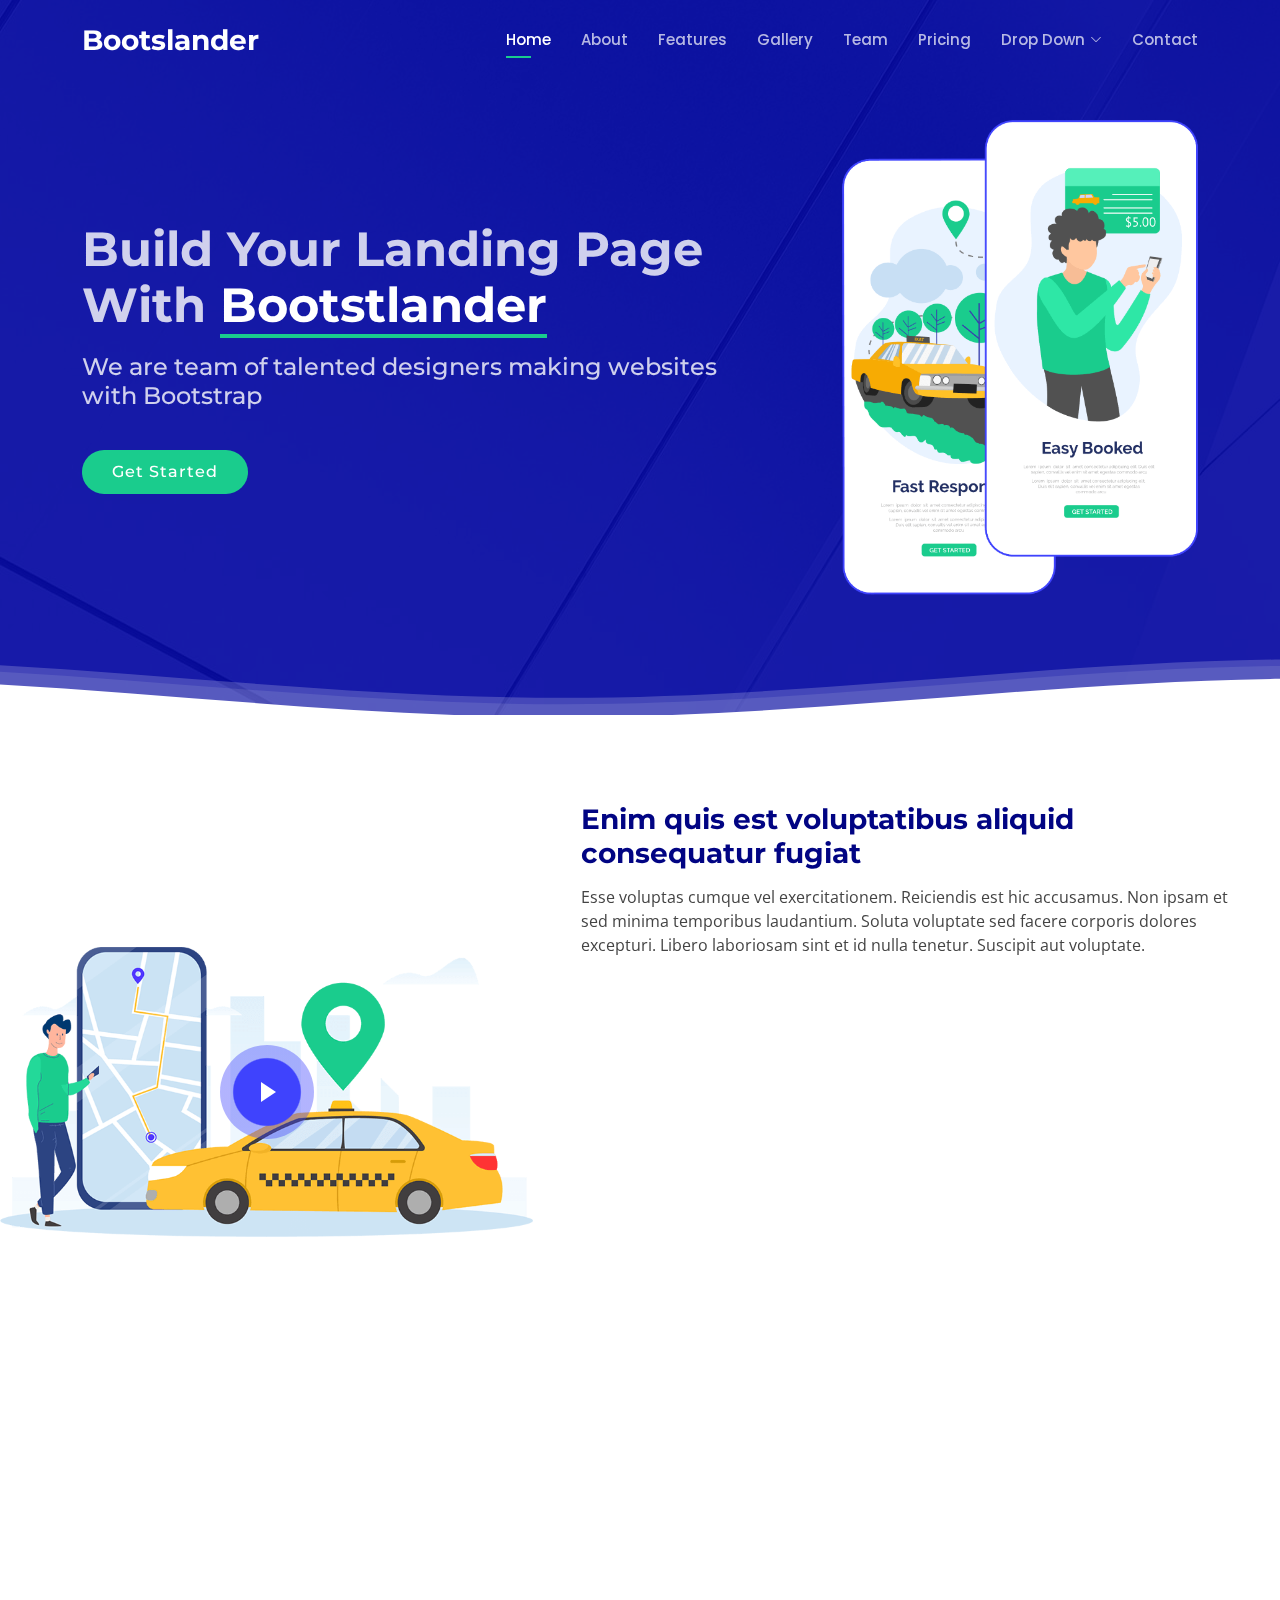
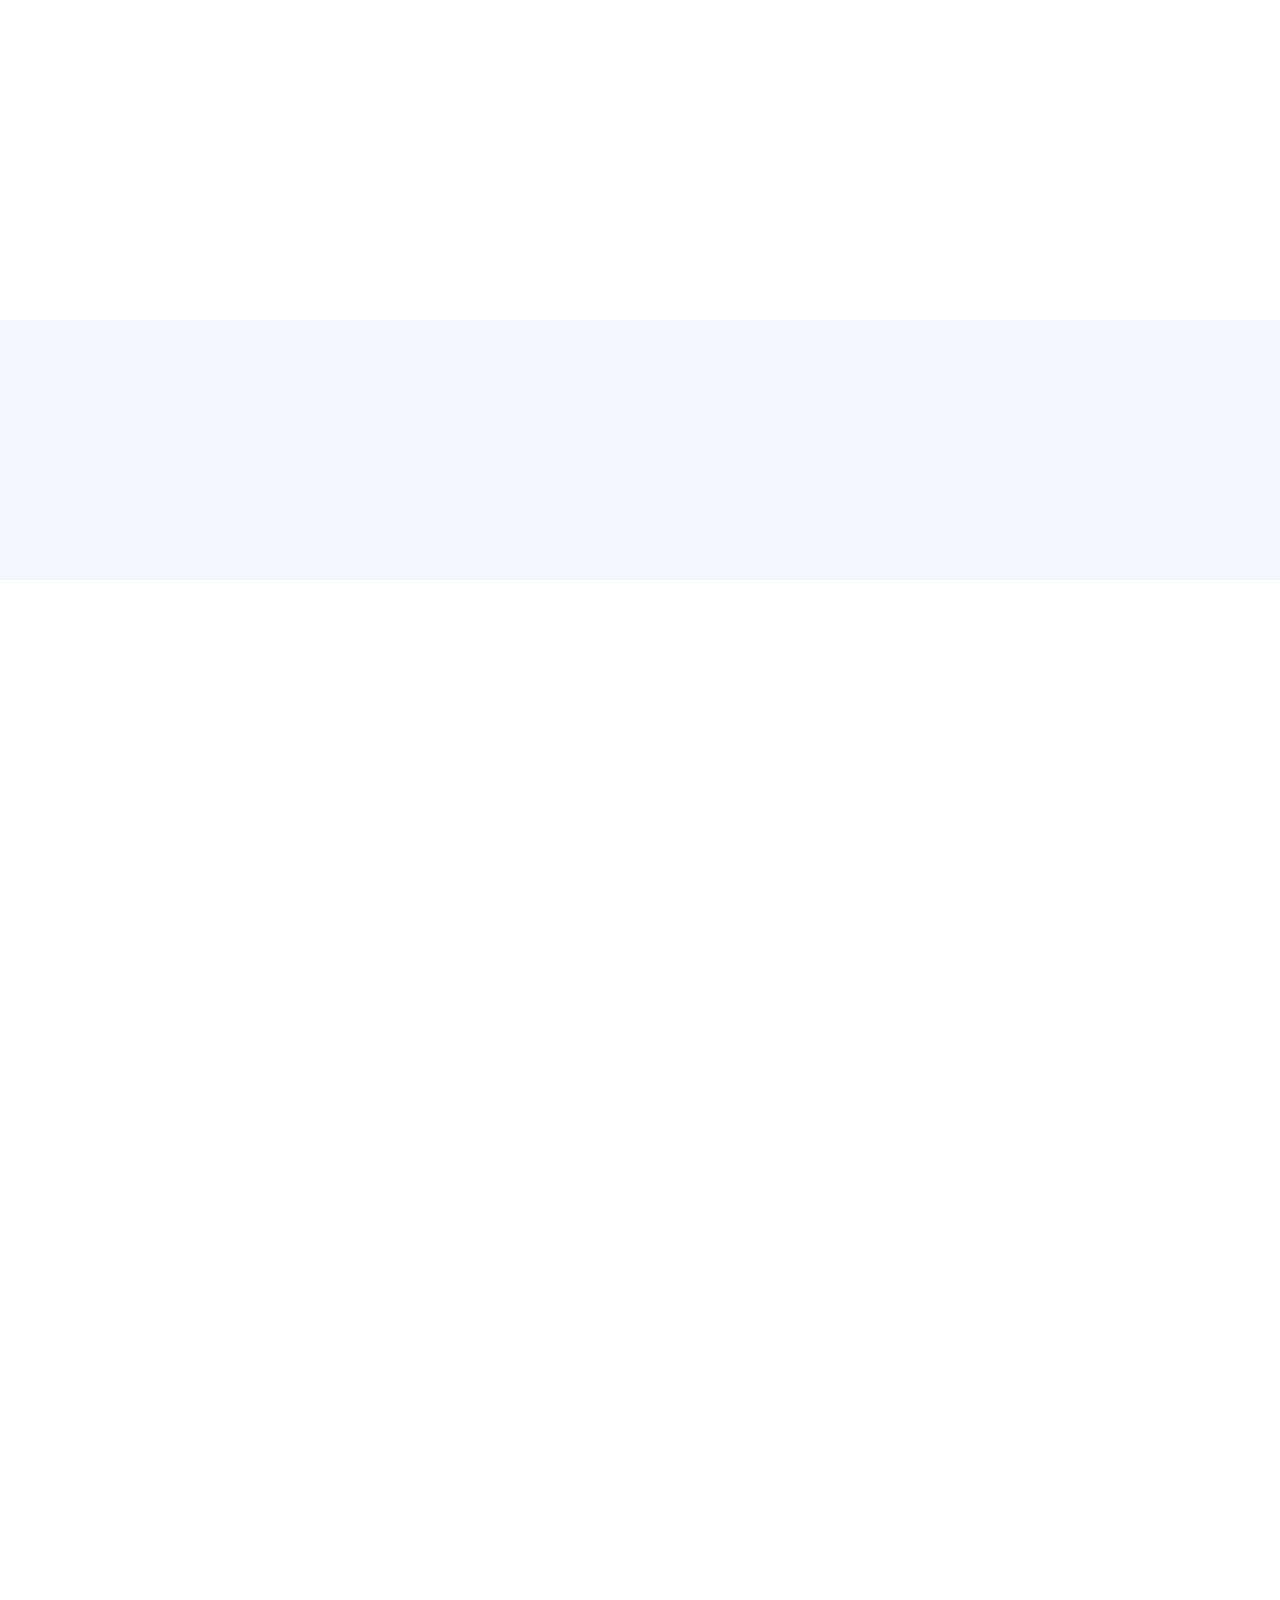
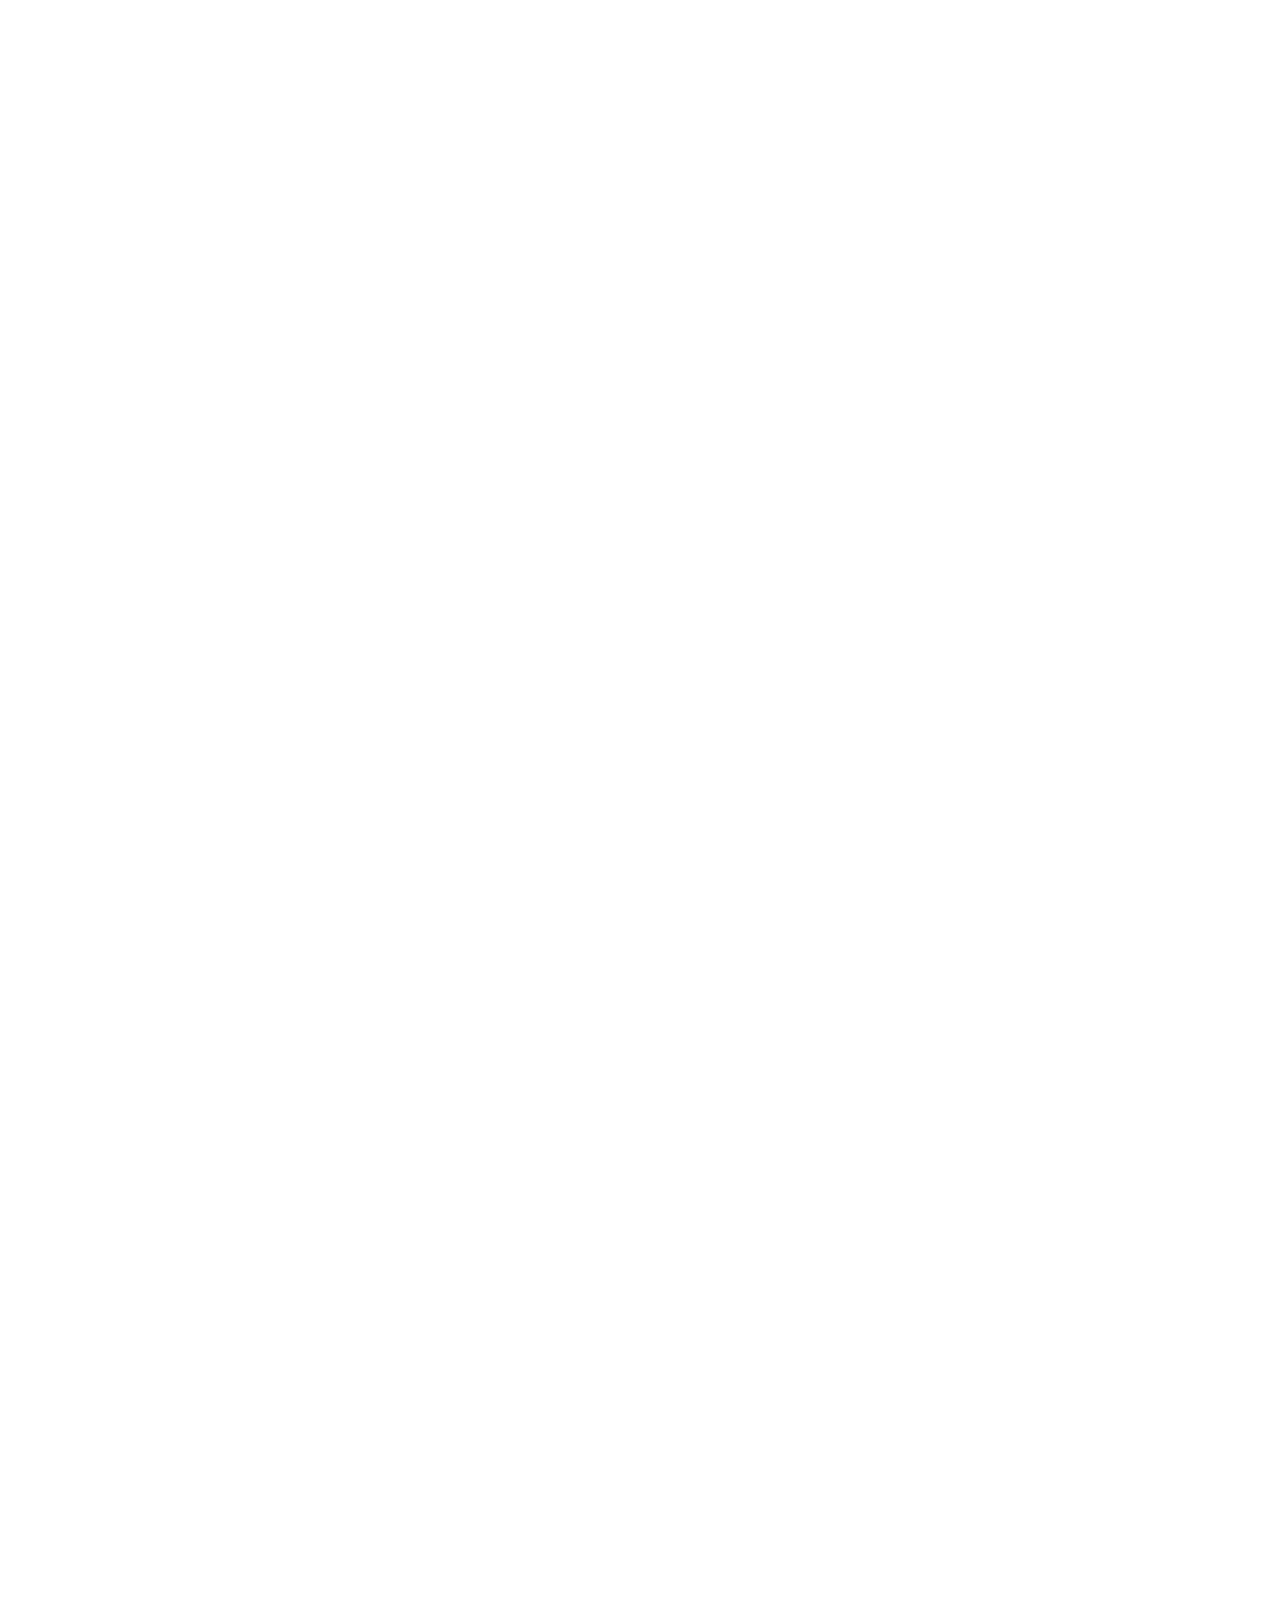
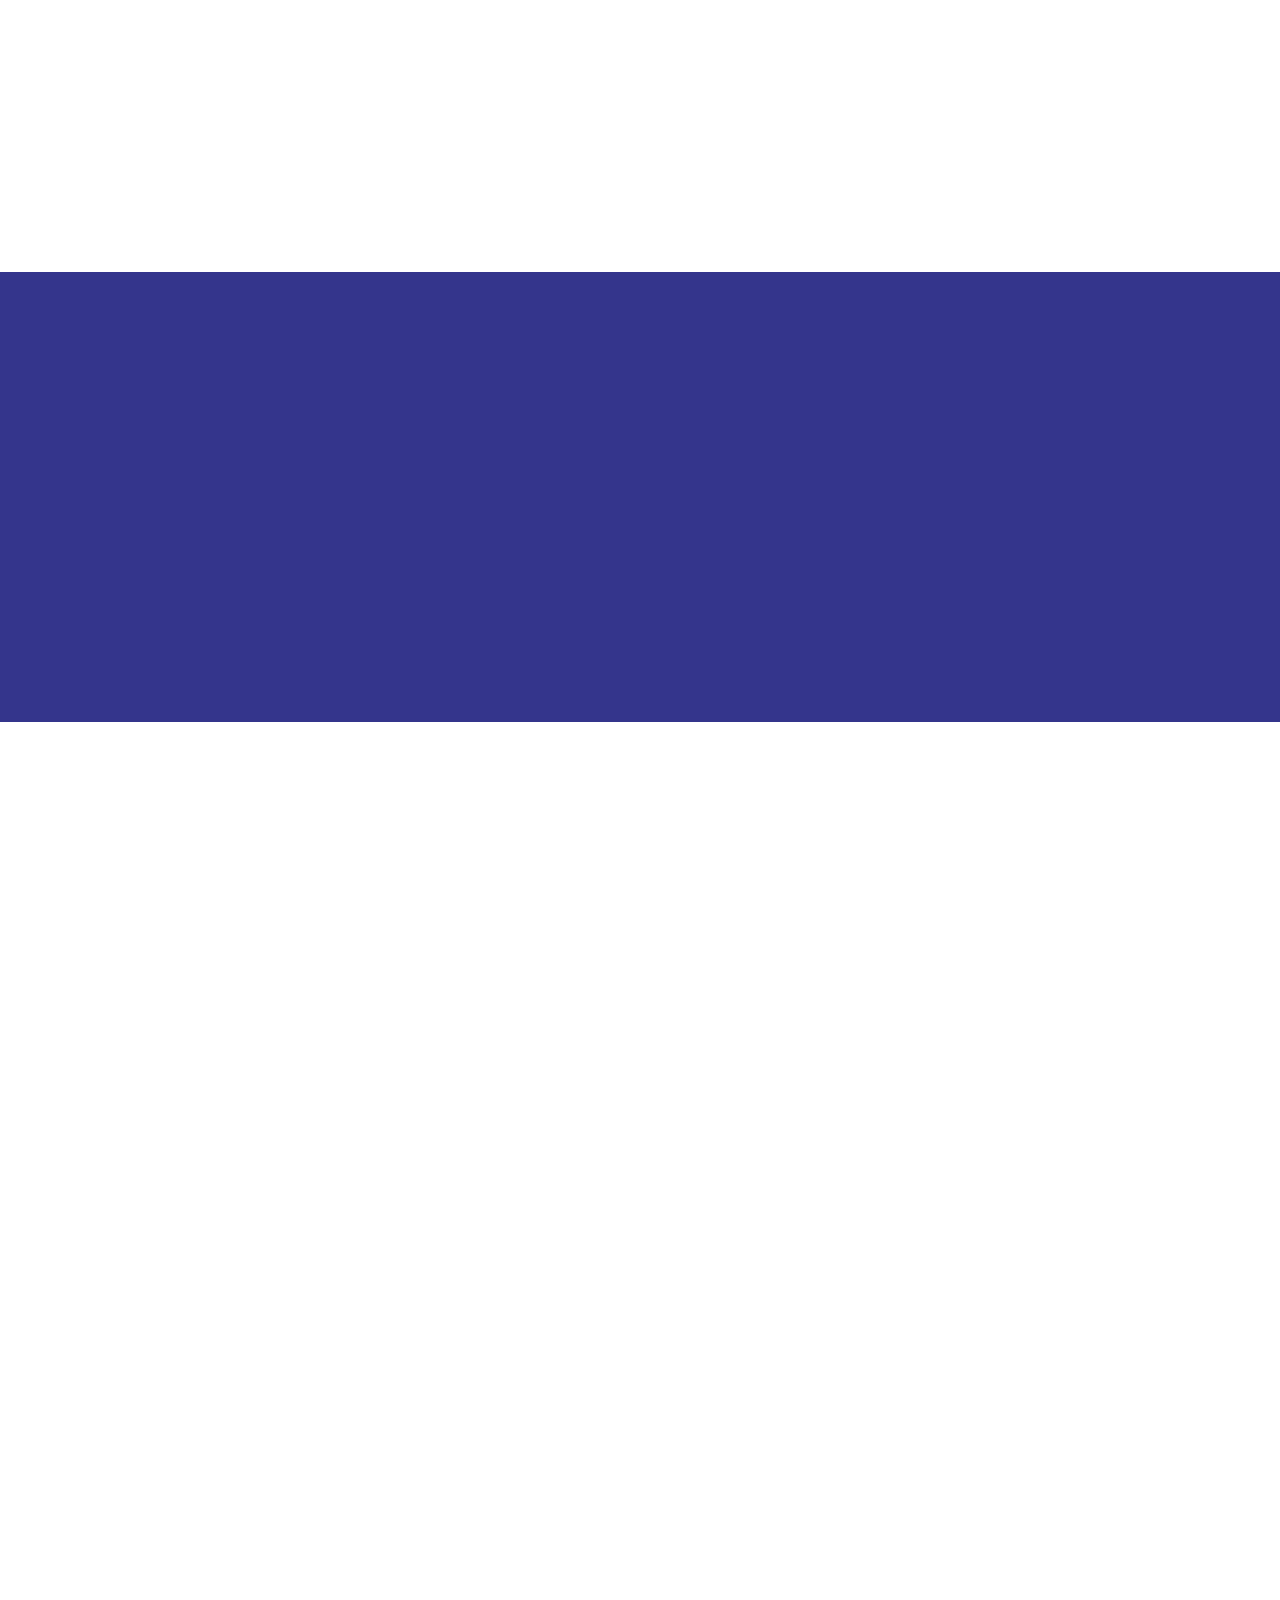
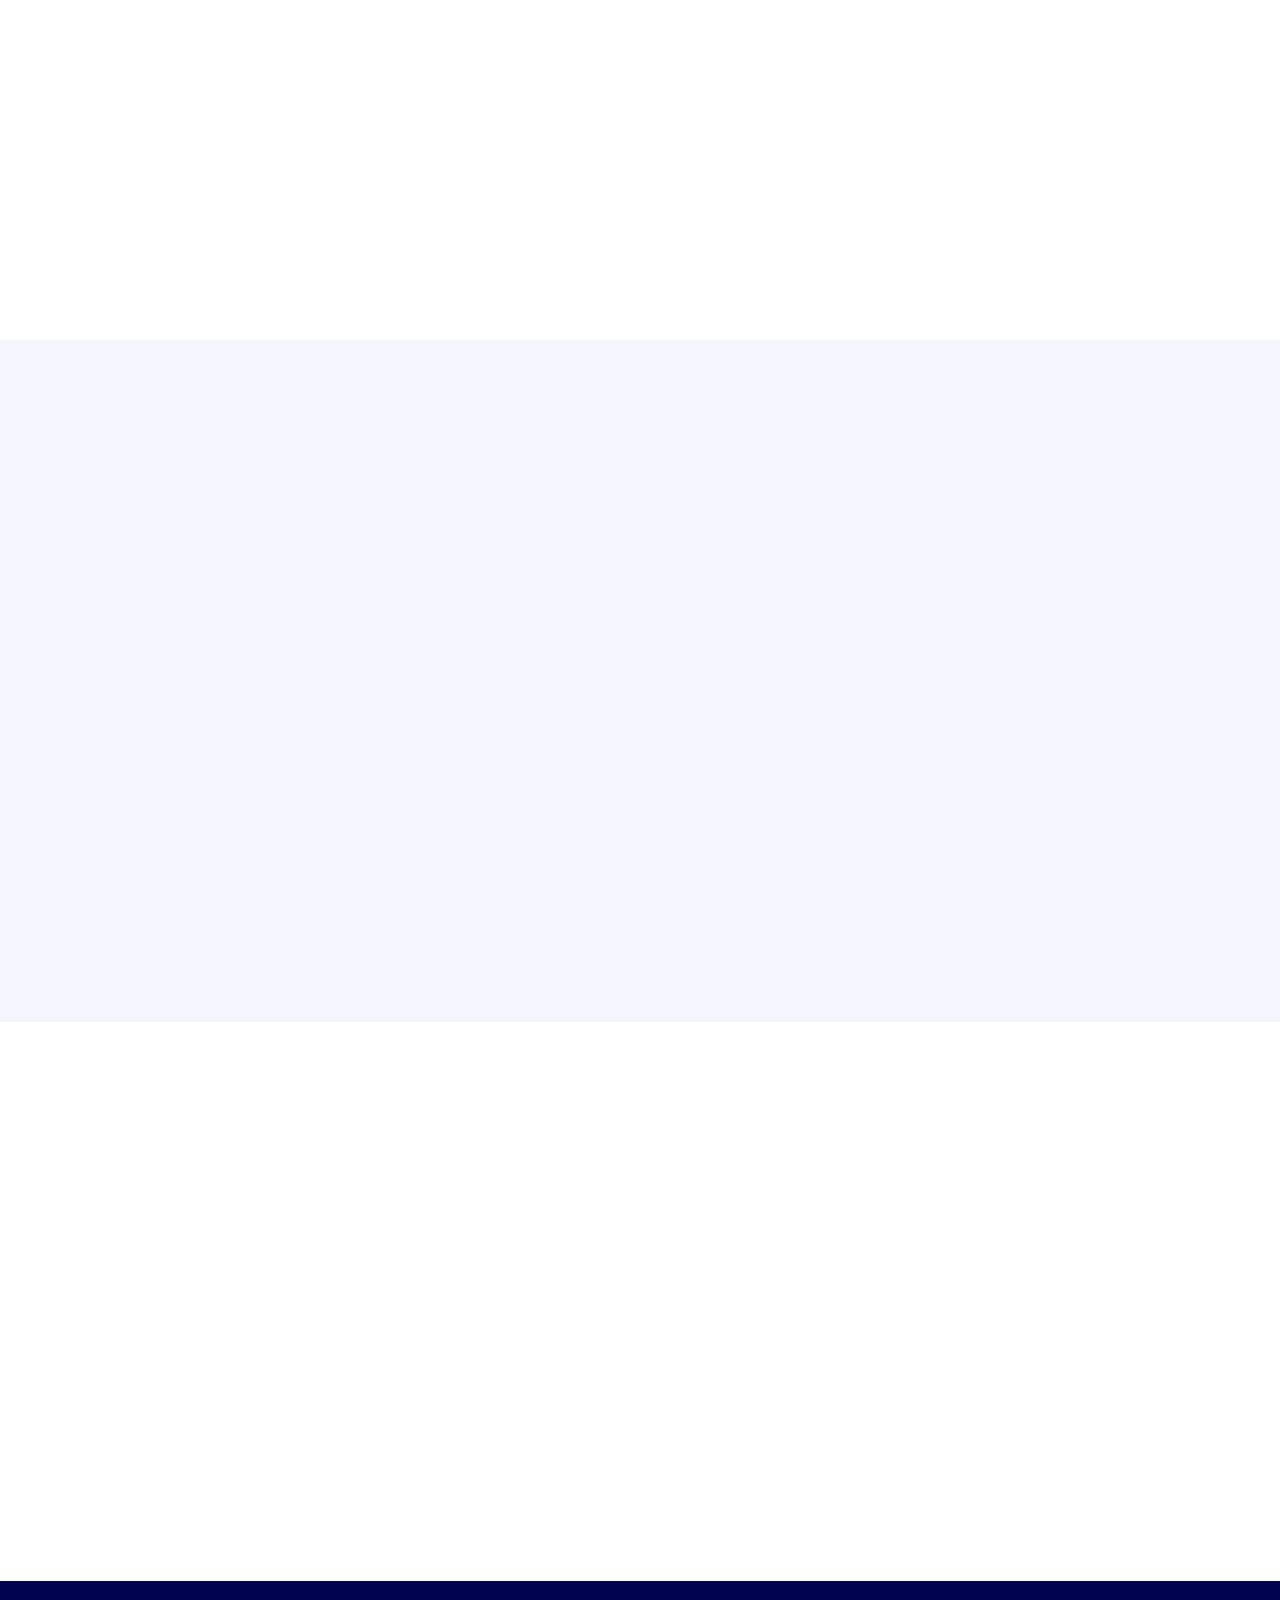
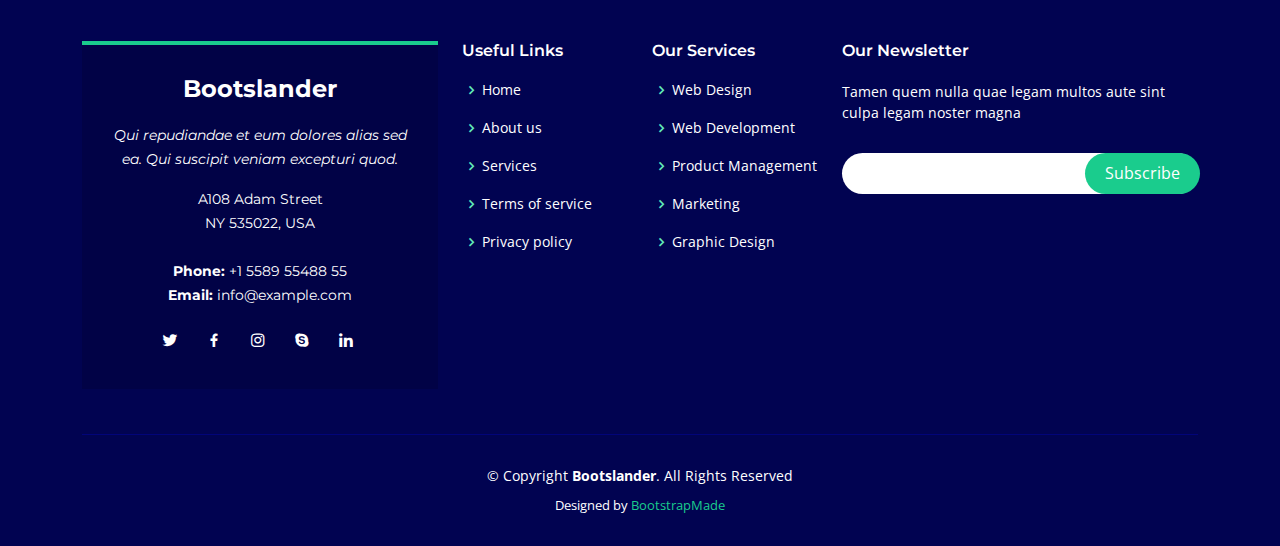
==== commit 3032ccfb: "init" ====
--- a/index.html
+++ b/index.html
@@ -1,930 +1,930 @@
-<!DOCTYPE html>
-<html lang="en">
-
-<head>
-  <meta charset="utf-8">
-  <meta content="width=device-width, initial-scale=1.0" name="viewport">
-
-  <title>Bootslander Bootstrap Template - Index</title>
-  <meta content="" name="description">
-  <meta content="" name="keywords">
-
-  <!-- Favicons -->
-  <link href="assets/img/favicon.png" rel="icon">
-  <link href="assets/img/apple-touch-icon.png" rel="apple-touch-icon">
-
-  <!-- Google Fonts -->
-  <link href="https://fonts.googleapis.com/css?family=Open+Sans:300,300i,400,400i,600,600i,700,700i|Montserrat:300,300i,400,400i,500,500i,600,600i,700,700i|Poppins:300,300i,400,400i,500,500i,600,600i,700,700i" rel="stylesheet">
-
-  <!-- Vendor CSS Files -->
-  <link href="assets/vendor/aos/aos.css" rel="stylesheet">
-  <link href="assets/vendor/bootstrap/css/bootstrap.min.css" rel="stylesheet">
-  <link href="assets/vendor/bootstrap-icons/bootstrap-icons.css" rel="stylesheet">
-  <link href="assets/vendor/boxicons/css/boxicons.min.css" rel="stylesheet">
-  <link href="assets/vendor/glightbox/css/glightbox.min.css" rel="stylesheet">
-  <link href="assets/vendor/remixicon/remixicon.css" rel="stylesheet">
-  <link href="assets/vendor/swiper/swiper-bundle.min.css" rel="stylesheet">
-
-  <!-- Template Main CSS File -->
-  <link href="assets/css/style.css" rel="stylesheet">
-
-  <!-- =======================================================
-  * Template Name: Bootslander - v4.5.0
-  * Template URL: https://bootstrapmade.com/bootslander-free-bootstrap-landing-page-template/
-  * Author: BootstrapMade.com
-  * License: https://bootstrapmade.com/license/
-  ======================================================== -->
-</head>
-
-<body>
-
-  <!-- ======= Header ======= -->
-  <header id="header" class="fixed-top d-flex align-items-center header-transparent">
-    <div class="container d-flex align-items-center justify-content-between">
-
-      <div class="logo">
-        <h1><a href="index.html"><span>Bootslander</span></a></h1>
-        <!-- Uncomment below if you prefer to use an image logo -->
-        <!-- <a href="index.html"><img src="assets/img/logo.png" alt="" class="img-fluid"></a>-->
-      </div>
-
-      <nav id="navbar" class="navbar">
-        <ul>
-          <li><a class="nav-link scrollto active" href="#hero">Home</a></li>
-          <li><a class="nav-link scrollto" href="#about">About</a></li>
-          <li><a class="nav-link scrollto" href="#features">Features</a></li>
-          <li><a class="nav-link scrollto" href="#gallery">Gallery</a></li>
-          <li><a class="nav-link scrollto" href="#team">Team</a></li>
-          <li><a class="nav-link scrollto" href="#pricing">Pricing</a></li>
-          <li class="dropdown"><a href="#"><span>Drop Down</span> <i class="bi bi-chevron-down"></i></a>
-            <ul>
-              <li><a href="#">Drop Down 1</a></li>
-              <li class="dropdown"><a href="#"><span>Deep Drop Down</span> <i class="bi bi-chevron-right"></i></a>
-                <ul>
-                  <li><a href="#">Deep Drop Down 1</a></li>
-                  <li><a href="#">Deep Drop Down 2</a></li>
-                  <li><a href="#">Deep Drop Down 3</a></li>
-                  <li><a href="#">Deep Drop Down 4</a></li>
-                  <li><a href="#">Deep Drop Down 5</a></li>
-                </ul>
-              </li>
-              <li><a href="#">Drop Down 2</a></li>
-              <li><a href="#">Drop Down 3</a></li>
-              <li><a href="#">Drop Down 4</a></li>
-            </ul>
-          </li>
-          <li><a class="nav-link scrollto" href="#contact">Contact</a></li>
-        </ul>
-        <i class="bi bi-list mobile-nav-toggle"></i>
-      </nav><!-- .navbar -->
-
-    </div>
-  </header><!-- End Header -->
-
-  <!-- ======= Hero Section ======= -->
-  <section id="hero">
-
-    <div class="container">
-      <div class="row justify-content-between">
-        <div class="col-lg-7 pt-5 pt-lg-0 order-2 order-lg-1 d-flex align-items-center">
-          <div data-aos="zoom-out">
-            <h1>Build Your Landing Page With <span>Bootstlander</span></h1>
-            <h2>We are team of talented designers making websites with Bootstrap</h2>
-            <div class="text-center text-lg-start">
-              <a href="#about" class="btn-get-started scrollto">Get Started</a>
-            </div>
-          </div>
-        </div>
-        <div class="col-lg-4 order-1 order-lg-2 hero-img" data-aos="zoom-out" data-aos-delay="300">
-          <img src="assets/img/hero-img.png" class="img-fluid animated" alt="">
-        </div>
-      </div>
-    </div>
-
-    <svg class="hero-waves" xmlns="http://www.w3.org/2000/svg" xmlns:xlink="http://www.w3.org/1999/xlink" viewBox="0 24 150 28 " preserveAspectRatio="none">
-      <defs>
-        <path id="wave-path" d="M-160 44c30 0 58-18 88-18s 58 18 88 18 58-18 88-18 58 18 88 18 v44h-352z">
-      </defs>
-      <g class="wave1">
-        <use xlink:href="#wave-path" x="50" y="3" fill="rgba(255,255,255, .1)">
-      </g>
-      <g class="wave2">
-        <use xlink:href="#wave-path" x="50" y="0" fill="rgba(255,255,255, .2)">
-      </g>
-      <g class="wave3">
-        <use xlink:href="#wave-path" x="50" y="9" fill="#fff">
-      </g>
-    </svg>
-
-  </section><!-- End Hero -->
-
-  <main id="main">
-
-    <!-- ======= About Section ======= -->
-    <section id="about" class="about">
-      <div class="container-fluid">
-
-        <div class="row">
-          <div class="col-xl-5 col-lg-6 video-box d-flex justify-content-center align-items-stretch" data-aos="fade-right">
-            <a href="https://www.youtube.com/watch?v=jDDaplaOz7Q" class="venobox play-btn mb-4" data-vbtype="video" data-autoplay="true"></a>
-          </div>
-
-          <div class="col-xl-7 col-lg-6 icon-boxes d-flex flex-column align-items-stretch justify-content-center py-5 px-lg-5" data-aos="fade-left">
-            <h3>Enim quis est voluptatibus aliquid consequatur fugiat</h3>
-            <p>Esse voluptas cumque vel exercitationem. Reiciendis est hic accusamus. Non ipsam et sed minima temporibus laudantium. Soluta voluptate sed facere corporis dolores excepturi. Libero laboriosam sint et id nulla tenetur. Suscipit aut voluptate.</p>
-
-            <div class="icon-box" data-aos="zoom-in" data-aos-delay="100">
-              <div class="icon"><i class="bx bx-fingerprint"></i></div>
-              <h4 class="title"><a href="">Lorem Ipsum</a></h4>
-              <p class="description">Voluptatum deleniti atque corrupti quos dolores et quas molestias excepturi sint occaecati cupiditate non provident</p>
-            </div>
-
-            <div class="icon-box" data-aos="zoom-in" data-aos-delay="200">
-              <div class="icon"><i class="bx bx-gift"></i></div>
-              <h4 class="title"><a href="">Nemo Enim</a></h4>
-              <p class="description">At vero eos et accusamus et iusto odio dignissimos ducimus qui blanditiis praesentium voluptatum deleniti atque</p>
-            </div>
-
-            <div class="icon-box" data-aos="zoom-in" data-aos-delay="300">
-              <div class="icon"><i class="bx bx-atom"></i></div>
-              <h4 class="title"><a href="">Dine Pad</a></h4>
-              <p class="description">Explicabo est voluptatum asperiores consequatur magnam. Et veritatis odit. Sunt aut deserunt minus aut eligendi omnis</p>
-            </div>
-
-          </div>
-        </div>
-
-      </div>
-    </section><!-- End About Section -->
-
-    <!-- ======= Features Section ======= -->
-    <section id="features" class="features">
-      <div class="container">
-
-        <div class="section-title" data-aos="fade-up">
-          <h2>Features</h2>
-          <p>Check The Features</p>
-        </div>
-
-        <div class="row" data-aos="fade-left">
-          <div class="col-lg-3 col-md-4">
-            <div class="icon-box" data-aos="zoom-in" data-aos-delay="50">
-              <i class="ri-store-line" style="color: #ffbb2c;"></i>
-              <h3><a href="">Lorem Ipsum</a></h3>
-            </div>
-          </div>
-          <div class="col-lg-3 col-md-4 mt-4 mt-md-0">
-            <div class="icon-box" data-aos="zoom-in" data-aos-delay="100">
-              <i class="ri-bar-chart-box-line" style="color: #5578ff;"></i>
-              <h3><a href="">Dolor Sitema</a></h3>
-            </div>
-          </div>
-          <div class="col-lg-3 col-md-4 mt-4 mt-md-0">
-            <div class="icon-box" data-aos="zoom-in" data-aos-delay="150">
-              <i class="ri-calendar-todo-line" style="color: #e80368;"></i>
-              <h3><a href="">Sed perspiciatis</a></h3>
-            </div>
-          </div>
-          <div class="col-lg-3 col-md-4 mt-4 mt-lg-0">
-            <div class="icon-box" data-aos="zoom-in" data-aos-delay="200">
-              <i class="ri-paint-brush-line" style="color: #e361ff;"></i>
-              <h3><a href="">Magni Dolores</a></h3>
-            </div>
-          </div>
-          <div class="col-lg-3 col-md-4 mt-4">
-            <div class="icon-box" data-aos="zoom-in" data-aos-delay="250">
-              <i class="ri-database-2-line" style="color: #47aeff;"></i>
-              <h3><a href="">Nemo Enim</a></h3>
-            </div>
-          </div>
-          <div class="col-lg-3 col-md-4 mt-4">
-            <div class="icon-box" data-aos="zoom-in" data-aos-delay="300">
-              <i class="ri-gradienter-line" style="color: #ffa76e;"></i>
-              <h3><a href="">Eiusmod Tempor</a></h3>
-            </div>
-          </div>
-          <div class="col-lg-3 col-md-4 mt-4">
-            <div class="icon-box" data-aos="zoom-in" data-aos-delay="350">
-              <i class="ri-file-list-3-line" style="color: #11dbcf;"></i>
-              <h3><a href="">Midela Teren</a></h3>
-            </div>
-          </div>
-          <div class="col-lg-3 col-md-4 mt-4">
-            <div class="icon-box" data-aos="zoom-in" data-aos-delay="400">
-              <i class="ri-price-tag-2-line" style="color: #4233ff;"></i>
-              <h3><a href="">Pira Neve</a></h3>
-            </div>
-          </div>
-          <div class="col-lg-3 col-md-4 mt-4">
-            <div class="icon-box" data-aos="zoom-in" data-aos-delay="450">
-              <i class="ri-anchor-line" style="color: #b2904f;"></i>
-              <h3><a href="">Dirada Pack</a></h3>
-            </div>
-          </div>
-          <div class="col-lg-3 col-md-4 mt-4">
-            <div class="icon-box" data-aos="zoom-in" data-aos-delay="500">
-              <i class="ri-disc-line" style="color: #b20969;"></i>
-              <h3><a href="">Moton Ideal</a></h3>
-            </div>
-          </div>
-          <div class="col-lg-3 col-md-4 mt-4">
-            <div class="icon-box" data-aos="zoom-in" data-aos-delay="550">
-              <i class="ri-base-station-line" style="color: #ff5828;"></i>
-              <h3><a href="">Verdo Park</a></h3>
-            </div>
-          </div>
-          <div class="col-lg-3 col-md-4 mt-4">
-            <div class="icon-box" data-aos="zoom-in" data-aos-delay="600">
-              <i class="ri-fingerprint-line" style="color: #29cc61;"></i>
-              <h3><a href="">Flavor Nivelanda</a></h3>
-            </div>
-          </div>
-        </div>
-
-      </div>
-    </section><!-- End Features Section -->
-
-    <!-- ======= Counts Section ======= -->
-    <section id="counts" class="counts">
-      <div class="container">
-
-        <div class="row" data-aos="fade-up">
-
-          <div class="col-lg-3 col-md-6">
-            <div class="count-box">
-              <i class="bi bi-emoji-smile"></i>
-              <span data-purecounter-start="0" data-purecounter-end="232" data-purecounter-duration="1" class="purecounter"></span>
-              <p>Happy Clients</p>
-            </div>
-          </div>
-
-          <div class="col-lg-3 col-md-6 mt-5 mt-md-0">
-            <div class="count-box">
-              <i class="bi bi-journal-richtext"></i>
-              <span data-purecounter-start="0" data-purecounter-end="521" data-purecounter-duration="1" class="purecounter"></span>
-              <p>Projects</p>
-            </div>
-          </div>
-
-          <div class="col-lg-3 col-md-6 mt-5 mt-lg-0">
-            <div class="count-box">
-              <i class="bi bi-headset"></i>
-              <span data-purecounter-start="0" data-purecounter-end="1463" data-purecounter-duration="1" class="purecounter"></span>
-              <p>Hours Of Support</p>
-            </div>
-          </div>
-
-          <div class="col-lg-3 col-md-6 mt-5 mt-lg-0">
-            <div class="count-box">
-              <i class="bi bi-people"></i>
-              <span data-purecounter-start="0" data-purecounter-end="15" data-purecounter-duration="1" class="purecounter"></span>
-              <p>Hard Workers</p>
-            </div>
-          </div>
-
-        </div>
-
-      </div>
-    </section><!-- End Counts Section -->
-
-    <!-- ======= Details Section ======= -->
-    <section id="details" class="details">
-      <div class="container">
-
-        <div class="row content">
-          <div class="col-md-4" data-aos="fade-right">
-            <img src="assets/img/details-1.png" class="img-fluid" alt="">
-          </div>
-          <div class="col-md-8 pt-4" data-aos="fade-up">
-            <h3>Voluptatem dignissimos provident quasi corporis voluptates sit assumenda.</h3>
-            <p class="fst-italic">
-              Lorem ipsum dolor sit amet, consectetur adipiscing elit, sed do eiusmod tempor incididunt ut labore et dolore
-              magna aliqua.
-            </p>
-            <ul>
-              <li><i class="bi bi-check"></i> Ullamco laboris nisi ut aliquip ex ea commodo consequat.</li>
-              <li><i class="bi bi-check"></i> Duis aute irure dolor in reprehenderit in voluptate velit.</li>
-              <li><i class="bi bi-check"></i> Iure at voluptas aspernatur dignissimos doloribus repudiandae.</li>
-              <li><i class="bi bi-check"></i> Est ipsa assumenda id facilis nesciunt placeat sed doloribus praesentium.</li>
-            </ul>
-            <p>
-              Voluptas nisi in quia excepturi nihil voluptas nam et ut. Expedita omnis eum consequatur non. Sed in asperiores aut repellendus. Error quisquam ab maiores. Quibusdam sit in officia
-            </p>
-          </div>
-        </div>
-
-        <div class="row content">
-          <div class="col-md-4 order-1 order-md-2" data-aos="fade-left">
-            <img src="assets/img/details-2.png" class="img-fluid" alt="">
-          </div>
-          <div class="col-md-8 pt-5 order-2 order-md-1" data-aos="fade-up">
-            <h3>Corporis temporibus maiores provident</h3>
-            <p class="fst-italic">
-              Lorem ipsum dolor sit amet, consectetur adipiscing elit, sed do eiusmod tempor incididunt ut labore et dolore
-              magna aliqua.
-            </p>
-            <p>
-              Ullamco laboris nisi ut aliquip ex ea commodo consequat. Duis aute irure dolor in reprehenderit in voluptate
-              velit esse cillum dolore eu fugiat nulla pariatur. Excepteur sint occaecat cupidatat non proident, sunt in
-              culpa qui officia deserunt mollit anim id est laborum
-            </p>
-            <p>
-              Inventore id enim dolor dicta qui et magni molestiae. Mollitia optio officia illum ut cupiditate eos autem. Soluta dolorum repellendus repellat amet autem rerum illum in. Quibusdam occaecati est nisi esse. Saepe aut dignissimos distinctio id enim.
-            </p>
-          </div>
-        </div>
-
-        <div class="row content">
-          <div class="col-md-4" data-aos="fade-right">
-            <img src="assets/img/details-3.png" class="img-fluid" alt="">
-          </div>
-          <div class="col-md-8 pt-5" data-aos="fade-up">
-            <h3>Sunt consequatur ad ut est nulla consectetur reiciendis animi voluptas</h3>
-            <p>Cupiditate placeat cupiditate placeat est ipsam culpa. Delectus quia minima quod. Sunt saepe odit aut quia voluptatem hic voluptas dolor doloremque.</p>
-            <ul>
-              <li><i class="bi bi-check"></i> Ullamco laboris nisi ut aliquip ex ea commodo consequat.</li>
-              <li><i class="bi bi-check"></i> Duis aute irure dolor in reprehenderit in voluptate velit.</li>
-              <li><i class="bi bi-check"></i> Facilis ut et voluptatem aperiam. Autem soluta ad fugiat.</li>
-            </ul>
-            <p>
-              Qui consequatur temporibus. Enim et corporis sit sunt harum praesentium suscipit ut voluptatem. Et nihil magni debitis consequatur est.
-            </p>
-            <p>
-              Suscipit enim et. Ut optio esse quidem quam reiciendis esse odit excepturi. Vel dolores rerum soluta explicabo vel fugiat eum non.
-            </p>
-          </div>
-        </div>
-
-        <div class="row content">
-          <div class="col-md-4 order-1 order-md-2" data-aos="fade-left">
-            <img src="assets/img/details-4.png" class="img-fluid" alt="">
-          </div>
-          <div class="col-md-8 pt-5 order-2 order-md-1" data-aos="fade-up">
-            <h3>Quas et necessitatibus eaque impedit ipsum animi consequatur incidunt in</h3>
-            <p class="fst-italic">
-              Lorem ipsum dolor sit amet, consectetur adipiscing elit, sed do eiusmod tempor incididunt ut labore et dolore
-              magna aliqua.
-            </p>
-            <p>
-              Ullamco laboris nisi ut aliquip ex ea commodo consequat. Duis aute irure dolor in reprehenderit in voluptate
-              velit esse cillum dolore eu fugiat nulla pariatur. Excepteur sint occaecat cupidatat non proident, sunt in
-              culpa qui officia deserunt mollit anim id est laborum
-            </p>
-            <ul>
-              <li><i class="bi bi-check"></i> Et praesentium laboriosam architecto nam .</li>
-              <li><i class="bi bi-check"></i> Eius et voluptate. Enim earum tempore aliquid. Nobis et sunt consequatur. Aut repellat in numquam velit quo dignissimos et.</li>
-              <li><i class="bi bi-check"></i> Facilis ut et voluptatem aperiam. Autem soluta ad fugiat.</li>
-            </ul>
-          </div>
-        </div>
-
-      </div>
-    </section><!-- End Details Section -->
-
-    <!-- ======= Gallery Section ======= -->
-    <section id="gallery" class="gallery">
-      <div class="container">
-
-        <div class="section-title" data-aos="fade-up">
-          <h2>Gallery</h2>
-          <p>Check our Gallery</p>
-        </div>
-
-        <div class="row no-gutters" data-aos="fade-left">
-
-          <div class="col-lg-3 col-md-4">
-            <div class="gallery-item" data-aos="zoom-in" data-aos-delay="100">
-              <a href="assets/img/gallery/gallery-1.jpg" class="gallery-lightbox">
-                <img src="assets/img/gallery/gallery-1.jpg" alt="" class="img-fluid">
-              </a>
-            </div>
-          </div>
-
-          <div class="col-lg-3 col-md-4">
-            <div class="gallery-item" data-aos="zoom-in" data-aos-delay="150">
-              <a href="assets/img/gallery/gallery-2.jpg" class="gallery-lightbox">
-                <img src="assets/img/gallery/gallery-2.jpg" alt="" class="img-fluid">
-              </a>
-            </div>
-          </div>
-
-          <div class="col-lg-3 col-md-4">
-            <div class="gallery-item" data-aos="zoom-in" data-aos-delay="200">
-              <a href="assets/img/gallery/gallery-3.jpg" class="gallery-lightbox">
-                <img src="assets/img/gallery/gallery-3.jpg" alt="" class="img-fluid">
-              </a>
-            </div>
-          </div>
-
-          <div class="col-lg-3 col-md-4">
-            <div class="gallery-item" data-aos="zoom-in" data-aos-delay="250">
-              <a href="assets/img/gallery/gallery-4.jpg" class="gallery-lightbox">
-                <img src="assets/img/gallery/gallery-4.jpg" alt="" class="img-fluid">
-              </a>
-            </div>
-          </div>
-
-          <div class="col-lg-3 col-md-4">
-            <div class="gallery-item" data-aos="zoom-in" data-aos-delay="300">
-              <a href="assets/img/gallery/gallery-5.jpg" class="gallery-lightbox">
-                <img src="assets/img/gallery/gallery-5.jpg" alt="" class="img-fluid">
-              </a>
-            </div>
-          </div>
-
-          <div class="col-lg-3 col-md-4">
-            <div class="gallery-item" data-aos="zoom-in" data-aos-delay="350">
-              <a href="assets/img/gallery/gallery-6.jpg" class="gallery-lightbox">
-                <img src="assets/img/gallery/gallery-6.jpg" alt="" class="img-fluid">
-              </a>
-            </div>
-          </div>
-
-          <div class="col-lg-3 col-md-4">
-            <div class="gallery-item" data-aos="zoom-in" data-aos-delay="400">
-              <a href="assets/img/gallery/gallery-7.jpg" class="gallery-lightbox">
-                <img src="assets/img/gallery/gallery-7.jpg" alt="" class="img-fluid">
-              </a>
-            </div>
-          </div>
-
-          <div class="col-lg-3 col-md-4">
-            <div class="gallery-item" data-aos="zoom-in" data-aos-delay="450">
-              <a href="assets/img/gallery/gallery-8.jpg" class="gallery-lightbox">
-                <img src="assets/img/gallery/gallery-8.jpg" alt="" class="img-fluid">
-              </a>
-            </div>
-          </div>
-
-        </div>
-
-      </div>
-    </section><!-- End Gallery Section -->
-
-    <!-- ======= Testimonials Section ======= -->
-    <section id="testimonials" class="testimonials">
-      <div class="container">
-
-        <div class="testimonials-slider swiper" data-aos="fade-up" data-aos-delay="100">
-          <div class="swiper-wrapper">
-
-            <div class="swiper-slide">
-              <div class="testimonial-item">
-                <img src="assets/img/testimonials/testimonials-1.jpg" class="testimonial-img" alt="">
-                <h3>Saul Goodman</h3>
-                <h4>Ceo &amp; Founder</h4>
-                <p>
-                  <i class="bx bxs-quote-alt-left quote-icon-left"></i>
-                  Proin iaculis purus consequat sem cure digni ssim donec porttitora entum suscipit rhoncus. Accusantium quam, ultricies eget id, aliquam eget nibh et. Maecen aliquam, risus at semper.
-                  <i class="bx bxs-quote-alt-right quote-icon-right"></i>
-                </p>
-              </div>
-            </div><!-- End testimonial item -->
-
-            <div class="swiper-slide">
-              <div class="testimonial-item">
-                <img src="assets/img/testimonials/testimonials-2.jpg" class="testimonial-img" alt="">
-                <h3>Sara Wilsson</h3>
-                <h4>Designer</h4>
-                <p>
-                  <i class="bx bxs-quote-alt-left quote-icon-left"></i>
-                  Export tempor illum tamen malis malis eram quae irure esse labore quem cillum quid cillum eram malis quorum velit fore eram velit sunt aliqua noster fugiat irure amet legam anim culpa.
-                  <i class="bx bxs-quote-alt-right quote-icon-right"></i>
-                </p>
-              </div>
-            </div><!-- End testimonial item -->
-
-            <div class="swiper-slide">
-              <div class="testimonial-item">
-                <img src="assets/img/testimonials/testimonials-3.jpg" class="testimonial-img" alt="">
-                <h3>Jena Karlis</h3>
-                <h4>Store Owner</h4>
-                <p>
-                  <i class="bx bxs-quote-alt-left quote-icon-left"></i>
-                  Enim nisi quem export duis labore cillum quae magna enim sint quorum nulla quem veniam duis minim tempor labore quem eram duis noster aute amet eram fore quis sint minim.
-                  <i class="bx bxs-quote-alt-right quote-icon-right"></i>
-                </p>
-              </div>
-            </div><!-- End testimonial item -->
-
-            <div class="swiper-slide">
-              <div class="testimonial-item">
-                <img src="assets/img/testimonials/testimonials-4.jpg" class="testimonial-img" alt="">
-                <h3>Matt Brandon</h3>
-                <h4>Freelancer</h4>
-                <p>
-                  <i class="bx bxs-quote-alt-left quote-icon-left"></i>
-                  Fugiat enim eram quae cillum dolore dolor amet nulla culpa multos export minim fugiat minim velit minim dolor enim duis veniam ipsum anim magna sunt elit fore quem dolore labore illum veniam.
-                  <i class="bx bxs-quote-alt-right quote-icon-right"></i>
-                </p>
-              </div>
-            </div><!-- End testimonial item -->
-
-            <div class="swiper-slide">
-              <div class="testimonial-item">
-                <img src="assets/img/testimonials/testimonials-5.jpg" class="testimonial-img" alt="">
-                <h3>John Larson</h3>
-                <h4>Entrepreneur</h4>
-                <p>
-                  <i class="bx bxs-quote-alt-left quote-icon-left"></i>
-                  Quis quorum aliqua sint quem legam fore sunt eram irure aliqua veniam tempor noster veniam enim culpa labore duis sunt culpa nulla illum cillum fugiat legam esse veniam culpa fore nisi cillum quid.
-                  <i class="bx bxs-quote-alt-right quote-icon-right"></i>
-                </p>
-              </div>
-            </div><!-- End testimonial item -->
-
-          </div>
-          <div class="swiper-pagination"></div>
-        </div>
-
-      </div>
-    </section><!-- End Testimonials Section -->
-
-    <!-- ======= Team Section ======= -->
-    <section id="team" class="team">
-      <div class="container">
-
-        <div class="section-title" data-aos="fade-up">
-          <h2>Team</h2>
-          <p>Our Great Team</p>
-        </div>
-
-        <div class="row" data-aos="fade-left">
-
-          <div class="col-lg-3 col-md-6">
-            <div class="member" data-aos="zoom-in" data-aos-delay="100">
-              <div class="pic"><img src="assets/img/team/team-1.jpg" class="img-fluid" alt=""></div>
-              <div class="member-info">
-                <h4>Walter White</h4>
-                <span>Chief Executive Officer</span>
-                <div class="social">
-                  <a href=""><i class="bi bi-twitter"></i></a>
-                  <a href=""><i class="bi bi-facebook"></i></a>
-                  <a href=""><i class="bi bi-instagram"></i></a>
-                  <a href=""><i class="bi bi-linkedin"></i></a>
-                </div>
-              </div>
-            </div>
-          </div>
-
-          <div class="col-lg-3 col-md-6 mt-5 mt-md-0">
-            <div class="member" data-aos="zoom-in" data-aos-delay="200">
-              <div class="pic"><img src="assets/img/team/team-2.jpg" class="img-fluid" alt=""></div>
-              <div class="member-info">
-                <h4>Sarah Jhonson</h4>
-                <span>Product Manager</span>
-                <div class="social">
-                  <a href=""><i class="bi bi-twitter"></i></a>
-                  <a href=""><i class="bi bi-facebook"></i></a>
-                  <a href=""><i class="bi bi-instagram"></i></a>
-                  <a href=""><i class="bi bi-linkedin"></i></a>
-                </div>
-              </div>
-            </div>
-          </div>
-
-          <div class="col-lg-3 col-md-6 mt-5 mt-lg-0">
-            <div class="member" data-aos="zoom-in" data-aos-delay="300">
-              <div class="pic"><img src="assets/img/team/team-3.jpg" class="img-fluid" alt=""></div>
-              <div class="member-info">
-                <h4>William Anderson</h4>
-                <span>CTO</span>
-                <div class="social">
-                  <a href=""><i class="bi bi-twitter"></i></a>
-                  <a href=""><i class="bi bi-facebook"></i></a>
-                  <a href=""><i class="bi bi-instagram"></i></a>
-                  <a href=""><i class="bi bi-linkedin"></i></a>
-                </div>
-              </div>
-            </div>
-          </div>
-
-          <div class="col-lg-3 col-md-6 mt-5 mt-lg-0">
-            <div class="member" data-aos="zoom-in" data-aos-delay="400">
-              <div class="pic"><img src="assets/img/team/team-4.jpg" class="img-fluid" alt=""></div>
-              <div class="member-info">
-                <h4>Amanda Jepson</h4>
-                <span>Accountant</span>
-                <div class="social">
-                  <a href=""><i class="bi bi-twitter"></i></a>
-                  <a href=""><i class="bi bi-facebook"></i></a>
-                  <a href=""><i class="bi bi-instagram"></i></a>
-                  <a href=""><i class="bi bi-linkedin"></i></a>
-                </div>
-              </div>
-            </div>
-          </div>
-
-        </div>
-
-      </div>
-    </section><!-- End Team Section -->
-
-    <!-- ======= Pricing Section ======= -->
-    <section id="pricing" class="pricing">
-      <div class="container">
-
-        <div class="section-title" data-aos="fade-up">
-          <h2>Pricing</h2>
-          <p>Check our Pricing</p>
-        </div>
-
-        <div class="row" data-aos="fade-left">
-
-          <div class="col-lg-3 col-md-6">
-            <div class="box" data-aos="zoom-in" data-aos-delay="100">
-              <h3>Free</h3>
-              <h4><sup>$</sup>0<span> / month</span></h4>
-              <ul>
-                <li>Aida dere</li>
-                <li>Nec feugiat nisl</li>
-                <li>Nulla at volutpat dola</li>
-                <li class="na">Pharetra massa</li>
-                <li class="na">Massa ultricies mi</li>
-              </ul>
-              <div class="btn-wrap">
-                <a href="#" class="btn-buy">Buy Now</a>
-              </div>
-            </div>
-          </div>
-
-          <div class="col-lg-3 col-md-6 mt-4 mt-md-0">
-            <div class="box featured" data-aos="zoom-in" data-aos-delay="200">
-              <h3>Business</h3>
-              <h4><sup>$</sup>19<span> / month</span></h4>
-              <ul>
-                <li>Aida dere</li>
-                <li>Nec feugiat nisl</li>
-                <li>Nulla at volutpat dola</li>
-                <li>Pharetra massa</li>
-                <li class="na">Massa ultricies mi</li>
-              </ul>
-              <div class="btn-wrap">
-                <a href="#" class="btn-buy">Buy Now</a>
-              </div>
-            </div>
-          </div>
-
-          <div class="col-lg-3 col-md-6 mt-4 mt-lg-0">
-            <div class="box" data-aos="zoom-in" data-aos-delay="300">
-              <h3>Developer</h3>
-              <h4><sup>$</sup>29<span> / month</span></h4>
-              <ul>
-                <li>Aida dere</li>
-                <li>Nec feugiat nisl</li>
-                <li>Nulla at volutpat dola</li>
-                <li>Pharetra massa</li>
-                <li>Massa ultricies mi</li>
-              </ul>
-              <div class="btn-wrap">
-                <a href="#" class="btn-buy">Buy Now</a>
-              </div>
-            </div>
-          </div>
-
-          <div class="col-lg-3 col-md-6 mt-4 mt-lg-0">
-            <div class="box" data-aos="zoom-in" data-aos-delay="400">
-              <span class="advanced">Advanced</span>
-              <h3>Ultimate</h3>
-              <h4><sup>$</sup>49<span> / month</span></h4>
-              <ul>
-                <li>Aida dere</li>
-                <li>Nec feugiat nisl</li>
-                <li>Nulla at volutpat dola</li>
-                <li>Pharetra massa</li>
-                <li>Massa ultricies mi</li>
-              </ul>
-              <div class="btn-wrap">
-                <a href="#" class="btn-buy">Buy Now</a>
-              </div>
-            </div>
-          </div>
-
-        </div>
-
-      </div>
-    </section><!-- End Pricing Section -->
-
-    <!-- ======= F.A.Q Section ======= -->
-    <section id="faq" class="faq section-bg">
-      <div class="container">
-
-        <div class="section-title" data-aos="fade-up">
-          <h2>F.A.Q</h2>
-          <p>Frequently Asked Questions</p>
-        </div>
-
-        <div class="faq-list">
-          <ul>
-            <li data-aos="fade-up">
-              <i class="bx bx-help-circle icon-help"></i> <a data-bs-toggle="collapse" class="collapse" data-bs-target="#faq-list-1">Non consectetur a erat nam at lectus urna duis? <i class="bx bx-chevron-down icon-show"></i><i class="bx bx-chevron-up icon-close"></i></a>
-              <div id="faq-list-1" class="collapse show" data-bs-parent=".faq-list">
-                <p>
-                  Feugiat pretium nibh ipsum consequat. Tempus iaculis urna id volutpat lacus laoreet non curabitur gravida. Venenatis lectus magna fringilla urna porttitor rhoncus dolor purus non.
-                </p>
-              </div>
-            </li>
-
-            <li data-aos="fade-up" data-aos-delay="100">
-              <i class="bx bx-help-circle icon-help"></i> <a data-bs-toggle="collapse" data-bs-target="#faq-list-2" class="collapsed">Feugiat scelerisque varius morbi enim nunc? <i class="bx bx-chevron-down icon-show"></i><i class="bx bx-chevron-up icon-close"></i></a>
-              <div id="faq-list-2" class="collapse" data-bs-parent=".faq-list">
-                <p>
-                  Dolor sit amet consectetur adipiscing elit pellentesque habitant morbi. Id interdum velit laoreet id donec ultrices. Fringilla phasellus faucibus scelerisque eleifend donec pretium. Est pellentesque elit ullamcorper dignissim. Mauris ultrices eros in cursus turpis massa tincidunt dui.
-                </p>
-              </div>
-            </li>
-
-            <li data-aos="fade-up" data-aos-delay="200">
-              <i class="bx bx-help-circle icon-help"></i> <a data-bs-toggle="collapse" data-bs-target="#faq-list-3" class="collapsed">Dolor sit amet consectetur adipiscing elit? <i class="bx bx-chevron-down icon-show"></i><i class="bx bx-chevron-up icon-close"></i></a>
-              <div id="faq-list-3" class="collapse" data-bs-parent=".faq-list">
-                <p>
-                  Eleifend mi in nulla posuere sollicitudin aliquam ultrices sagittis orci. Faucibus pulvinar elementum integer enim. Sem nulla pharetra diam sit amet nisl suscipit. Rutrum tellus pellentesque eu tincidunt. Lectus urna duis convallis convallis tellus. Urna molestie at elementum eu facilisis sed odio morbi quis
-                </p>
-              </div>
-            </li>
-
-            <li data-aos="fade-up" data-aos-delay="300">
-              <i class="bx bx-help-circle icon-help"></i> <a data-bs-toggle="collapse" data-bs-target="#faq-list-4" class="collapsed">Tempus quam pellentesque nec nam aliquam sem et tortor consequat? <i class="bx bx-chevron-down icon-show"></i><i class="bx bx-chevron-up icon-close"></i></a>
-              <div id="faq-list-4" class="collapse" data-bs-parent=".faq-list">
-                <p>
-                  Molestie a iaculis at erat pellentesque adipiscing commodo. Dignissim suspendisse in est ante in. Nunc vel risus commodo viverra maecenas accumsan. Sit amet nisl suscipit adipiscing bibendum est. Purus gravida quis blandit turpis cursus in.
-                </p>
-              </div>
-            </li>
-
-            <li data-aos="fade-up" data-aos-delay="400">
-              <i class="bx bx-help-circle icon-help"></i> <a data-bs-toggle="collapse" data-bs-target="#faq-list-5" class="collapsed">Tortor vitae purus faucibus ornare. Varius vel pharetra vel turpis nunc eget lorem dolor? <i class="bx bx-chevron-down icon-show"></i><i class="bx bx-chevron-up icon-close"></i></a>
-              <div id="faq-list-5" class="collapse" data-bs-parent=".faq-list">
-                <p>
-                  Laoreet sit amet cursus sit amet dictum sit amet justo. Mauris vitae ultricies leo integer malesuada nunc vel. Tincidunt eget nullam non nisi est sit amet. Turpis nunc eget lorem dolor sed. Ut venenatis tellus in metus vulputate eu scelerisque.
-                </p>
-              </div>
-            </li>
-
-          </ul>
-        </div>
-
-      </div>
-    </section><!-- End F.A.Q Section -->
-
-    <!-- ======= Contact Section ======= -->
-    <section id="contact" class="contact">
-      <div class="container">
-
-        <div class="section-title" data-aos="fade-up">
-          <h2>Contact</h2>
-          <p>Contact Us</p>
-        </div>
-
-        <div class="row">
-
-          <div class="col-lg-4" data-aos="fade-right" data-aos-delay="100">
-            <div class="info">
-              <div class="address">
-                <i class="bi bi-geo-alt"></i>
-                <h4>Location:</h4>
-                <p>A108 Adam Street, New York, NY 535022</p>
-              </div>
-
-              <div class="email">
-                <i class="bi bi-envelope"></i>
-                <h4>Email:</h4>
-                <p>info@example.com</p>
-              </div>
-
-              <div class="phone">
-                <i class="bi bi-phone"></i>
-                <h4>Call:</h4>
-                <p>+1 5589 55488 55s</p>
-              </div>
-
-            </div>
-
-          </div>
-
-          <div class="col-lg-8 mt-5 mt-lg-0" data-aos="fade-left" data-aos-delay="200">
-
-            <form action="forms/contact.php" method="post" role="form" class="php-email-form">
-              <div class="row">
-                <div class="col-md-6 form-group">
-                  <input type="text" name="name" class="form-control" id="name" placeholder="Your Name" required>
-                </div>
-                <div class="col-md-6 form-group mt-3 mt-md-0">
-                  <input type="email" class="form-control" name="email" id="email" placeholder="Your Email" required>
-                </div>
-              </div>
-              <div class="form-group mt-3">
-                <input type="text" class="form-control" name="subject" id="subject" placeholder="Subject" required>
-              </div>
-              <div class="form-group mt-3">
-                <textarea class="form-control" name="message" rows="5" placeholder="Message" required></textarea>
-              </div>
-              <div class="my-3">
-                <div class="loading">Loading</div>
-                <div class="error-message"></div>
-                <div class="sent-message">Your message has been sent. Thank you!</div>
-              </div>
-              <div class="text-center"><button type="submit">Send Message</button></div>
-            </form>
-
-          </div>
-
-        </div>
-
-      </div>
-    </section><!-- End Contact Section -->
-
-  </main><!-- End #main -->
-
-  <!-- ======= Footer ======= -->
-  <footer id="footer">
-    <div class="footer-top">
-      <div class="container">
-        <div class="row">
-
-          <div class="col-lg-4 col-md-6">
-            <div class="footer-info">
-              <h3>Bootslander</h3>
-              <p class="pb-3"><em>Qui repudiandae et eum dolores alias sed ea. Qui suscipit veniam excepturi quod.</em></p>
-              <p>
-                A108 Adam Street <br>
-                NY 535022, USA<br><br>
-                <strong>Phone:</strong> +1 5589 55488 55<br>
-                <strong>Email:</strong> info@example.com<br>
-              </p>
-              <div class="social-links mt-3">
-                <a href="#" class="twitter"><i class="bx bxl-twitter"></i></a>
-                <a href="#" class="facebook"><i class="bx bxl-facebook"></i></a>
-                <a href="#" class="instagram"><i class="bx bxl-instagram"></i></a>
-                <a href="#" class="google-plus"><i class="bx bxl-skype"></i></a>
-                <a href="#" class="linkedin"><i class="bx bxl-linkedin"></i></a>
-              </div>
-            </div>
-          </div>
-
-          <div class="col-lg-2 col-md-6 footer-links">
-            <h4>Useful Links</h4>
-            <ul>
-              <li><i class="bx bx-chevron-right"></i> <a href="#">Home</a></li>
-              <li><i class="bx bx-chevron-right"></i> <a href="#">About us</a></li>
-              <li><i class="bx bx-chevron-right"></i> <a href="#">Services</a></li>
-              <li><i class="bx bx-chevron-right"></i> <a href="#">Terms of service</a></li>
-              <li><i class="bx bx-chevron-right"></i> <a href="#">Privacy policy</a></li>
-            </ul>
-          </div>
-
-          <div class="col-lg-2 col-md-6 footer-links">
-            <h4>Our Services</h4>
-            <ul>
-              <li><i class="bx bx-chevron-right"></i> <a href="#">Web Design</a></li>
-              <li><i class="bx bx-chevron-right"></i> <a href="#">Web Development</a></li>
-              <li><i class="bx bx-chevron-right"></i> <a href="#">Product Management</a></li>
-              <li><i class="bx bx-chevron-right"></i> <a href="#">Marketing</a></li>
-              <li><i class="bx bx-chevron-right"></i> <a href="#">Graphic Design</a></li>
-            </ul>
-          </div>
-
-          <div class="col-lg-4 col-md-6 footer-newsletter">
-            <h4>Our Newsletter</h4>
-            <p>Tamen quem nulla quae legam multos aute sint culpa legam noster magna</p>
-            <form action="" method="post">
-              <input type="email" name="email"><input type="submit" value="Subscribe">
-            </form>
-
-          </div>
-
-        </div>
-      </div>
-    </div>
-
-    <div class="container">
-      <div class="copyright">
-        &copy; Copyright <strong><span>Bootslander</span></strong>. All Rights Reserved
-      </div>
-      <div class="credits">
-        <!-- All the links in the footer should remain intact. -->
-        <!-- You can delete the links only if you purchased the pro version. -->
-        <!-- Licensing information: https://bootstrapmade.com/license/ -->
-        <!-- Purchase the pro version with working PHP/AJAX contact form: https://bootstrapmade.com/bootslander-free-bootstrap-landing-page-template/ -->
-        Designed by <a href="https://bootstrapmade.com/">BootstrapMade</a>
-      </div>
-    </div>
-  </footer><!-- End Footer -->
-
-  <a href="#" class="back-to-top d-flex align-items-center justify-content-center"><i class="bi bi-arrow-up-short"></i></a>
-  <div id="preloader"></div>
-
-  <!-- Vendor JS Files -->
-  <script src="assets/vendor/aos/aos.js"></script>
-  <script src="assets/vendor/bootstrap/js/bootstrap.bundle.min.js"></script>
-  <script src="assets/vendor/glightbox/js/glightbox.min.js"></script>
-  <script src="assets/vendor/php-email-form/validate.js"></script>
-  <script src="assets/vendor/purecounter/purecounter.js"></script>
-  <script src="assets/vendor/swiper/swiper-bundle.min.js"></script>
-
-  <!-- Template Main JS File -->
-  <script src="assets/js/main.js"></script>
-
-</body>
-
+<!DOCTYPE html>
+<html lang="en">
+
+<head>
+  <meta charset="utf-8">
+  <meta content="width=device-width, initial-scale=1.0" name="viewport">
+
+  <title>Bootslander Bootstrap Template - Index</title>
+  <meta content="" name="description">
+  <meta content="" name="keywords">
+
+  <!-- Favicons -->
+  <link href="assets/img/favicon.png" rel="icon">
+  <link href="assets/img/apple-touch-icon.png" rel="apple-touch-icon">
+
+  <!-- Google Fonts -->
+  <link href="https://fonts.googleapis.com/css?family=Open+Sans:300,300i,400,400i,600,600i,700,700i|Montserrat:300,300i,400,400i,500,500i,600,600i,700,700i|Poppins:300,300i,400,400i,500,500i,600,600i,700,700i" rel="stylesheet">
+
+  <!-- Vendor CSS Files -->
+  <link href="assets/vendor/aos/aos.css" rel="stylesheet">
+  <link href="assets/vendor/bootstrap/css/bootstrap.min.css" rel="stylesheet">
+  <link href="assets/vendor/bootstrap-icons/bootstrap-icons.css" rel="stylesheet">
+  <link href="assets/vendor/boxicons/css/boxicons.min.css" rel="stylesheet">
+  <link href="assets/vendor/glightbox/css/glightbox.min.css" rel="stylesheet">
+  <link href="assets/vendor/remixicon/remixicon.css" rel="stylesheet">
+  <link href="assets/vendor/swiper/swiper-bundle.min.css" rel="stylesheet">
+
+  <!-- Template Main CSS File -->
+  <link href="assets/css/style.css" rel="stylesheet">
+
+  <!-- =======================================================
+  * Template Name: Bootslander - v4.5.0
+  * Template URL: https://bootstrapmade.com/bootslander-free-bootstrap-landing-page-template/
+  * Author: BootstrapMade.com
+  * License: https://bootstrapmade.com/license/
+  ======================================================== -->
+</head>
+
+<body>
+
+  <!-- ======= Header ======= -->
+  <header id="header" class="fixed-top d-flex align-items-center header-transparent">
+    <div class="container d-flex align-items-center justify-content-between">
+
+      <div class="logo">
+        <h1><a href="index.html"><span>Bootslander</span></a></h1>
+        <!-- Uncomment below if you prefer to use an image logo -->
+        <!-- <a href="index.html"><img src="assets/img/logo.png" alt="" class="img-fluid"></a>-->
+      </div>
+
+      <nav id="navbar" class="navbar">
+        <ul>
+          <li><a class="nav-link scrollto active" href="#hero">Home</a></li>
+          <li><a class="nav-link scrollto" href="#about">About</a></li>
+          <li><a class="nav-link scrollto" href="#features">Features</a></li>
+          <li><a class="nav-link scrollto" href="#gallery">Gallery</a></li>
+          <li><a class="nav-link scrollto" href="#team">Team</a></li>
+          <li><a class="nav-link scrollto" href="#pricing">Pricing</a></li>
+          <li class="dropdown"><a href="#"><span>Drop Down</span> <i class="bi bi-chevron-down"></i></a>
+            <ul>
+              <li><a href="#">Drop Down 1</a></li>
+              <li class="dropdown"><a href="#"><span>Deep Drop Down</span> <i class="bi bi-chevron-right"></i></a>
+                <ul>
+                  <li><a href="#">Deep Drop Down 1</a></li>
+                  <li><a href="#">Deep Drop Down 2</a></li>
+                  <li><a href="#">Deep Drop Down 3</a></li>
+                  <li><a href="#">Deep Drop Down 4</a></li>
+                  <li><a href="#">Deep Drop Down 5</a></li>
+                </ul>
+              </li>
+              <li><a href="#">Drop Down 2</a></li>
+              <li><a href="#">Drop Down 3</a></li>
+              <li><a href="#">Drop Down 4</a></li>
+            </ul>
+          </li>
+          <li><a class="nav-link scrollto" href="#contact">Contact</a></li>
+        </ul>
+        <i class="bi bi-list mobile-nav-toggle"></i>
+      </nav><!-- .navbar -->
+
+    </div>
+  </header><!-- End Header -->
+
+  <!-- ======= Hero Section ======= -->
+  <section id="hero">
+
+    <div class="container">
+      <div class="row justify-content-between">
+        <div class="col-lg-7 pt-5 pt-lg-0 order-2 order-lg-1 d-flex align-items-center">
+          <div data-aos="zoom-out">
+            <h1>Build Your Landing Page With <span>Bootstlander</span></h1>
+            <h2>We are team of talented designers making websites with Bootstrap</h2>
+            <div class="text-center text-lg-start">
+              <a href="#about" class="btn-get-started scrollto">Get Started</a>
+            </div>
+          </div>
+        </div>
+        <div class="col-lg-4 order-1 order-lg-2 hero-img" data-aos="zoom-out" data-aos-delay="300">
+          <img src="assets/img/hero-img.png" class="img-fluid animated" alt="">
+        </div>
+      </div>
+    </div>
+
+    <svg class="hero-waves" xmlns="http://www.w3.org/2000/svg" xmlns:xlink="http://www.w3.org/1999/xlink" viewBox="0 24 150 28 " preserveAspectRatio="none">
+      <defs>
+        <path id="wave-path" d="M-160 44c30 0 58-18 88-18s 58 18 88 18 58-18 88-18 58 18 88 18 v44h-352z">
+      </defs>
+      <g class="wave1">
+        <use xlink:href="#wave-path" x="50" y="3" fill="rgba(255,255,255, .1)">
+      </g>
+      <g class="wave2">
+        <use xlink:href="#wave-path" x="50" y="0" fill="rgba(255,255,255, .2)">
+      </g>
+      <g class="wave3">
+        <use xlink:href="#wave-path" x="50" y="9" fill="#fff">
+      </g>
+    </svg>
+
+  </section><!-- End Hero -->
+
+  <main id="main">
+
+    <!-- ======= About Section ======= -->
+    <section id="about" class="about">
+      <div class="container-fluid">
+
+        <div class="row">
+          <div class="col-xl-5 col-lg-6 video-box d-flex justify-content-center align-items-stretch" data-aos="fade-right">
+            <a href="https://www.youtube.com/watch?v=jDDaplaOz7Q" class="venobox play-btn mb-4" data-vbtype="video" data-autoplay="true"></a>
+          </div>
+
+          <div class="col-xl-7 col-lg-6 icon-boxes d-flex flex-column align-items-stretch justify-content-center py-5 px-lg-5" data-aos="fade-left">
+            <h3>Enim quis est voluptatibus aliquid consequatur fugiat</h3>
+            <p>Esse voluptas cumque vel exercitationem. Reiciendis est hic accusamus. Non ipsam et sed minima temporibus laudantium. Soluta voluptate sed facere corporis dolores excepturi. Libero laboriosam sint et id nulla tenetur. Suscipit aut voluptate.</p>
+
+            <div class="icon-box" data-aos="zoom-in" data-aos-delay="100">
+              <div class="icon"><i class="bx bx-fingerprint"></i></div>
+              <h4 class="title"><a href="">Lorem Ipsum</a></h4>
+              <p class="description">Voluptatum deleniti atque corrupti quos dolores et quas molestias excepturi sint occaecati cupiditate non provident</p>
+            </div>
+
+            <div class="icon-box" data-aos="zoom-in" data-aos-delay="200">
+              <div class="icon"><i class="bx bx-gift"></i></div>
+              <h4 class="title"><a href="">Nemo Enim</a></h4>
+              <p class="description">At vero eos et accusamus et iusto odio dignissimos ducimus qui blanditiis praesentium voluptatum deleniti atque</p>
+            </div>
+
+            <div class="icon-box" data-aos="zoom-in" data-aos-delay="300">
+              <div class="icon"><i class="bx bx-atom"></i></div>
+              <h4 class="title"><a href="">Dine Pad</a></h4>
+              <p class="description">Explicabo est voluptatum asperiores consequatur magnam. Et veritatis odit. Sunt aut deserunt minus aut eligendi omnis</p>
+            </div>
+
+          </div>
+        </div>
+
+      </div>
+    </section><!-- End About Section -->
+
+    <!-- ======= Features Section ======= -->
+    <section id="features" class="features">
+      <div class="container">
+
+        <div class="section-title" data-aos="fade-up">
+          <h2>Features</h2>
+          <p>Check The Features</p>
+        </div>
+
+        <div class="row" data-aos="fade-left">
+          <div class="col-lg-3 col-md-4">
+            <div class="icon-box" data-aos="zoom-in" data-aos-delay="50">
+              <i class="ri-store-line" style="color: #ffbb2c;"></i>
+              <h3><a href="">Lorem Ipsum</a></h3>
+            </div>
+          </div>
+          <div class="col-lg-3 col-md-4 mt-4 mt-md-0">
+            <div class="icon-box" data-aos="zoom-in" data-aos-delay="100">
+              <i class="ri-bar-chart-box-line" style="color: #5578ff;"></i>
+              <h3><a href="">Dolor Sitema</a></h3>
+            </div>
+          </div>
+          <div class="col-lg-3 col-md-4 mt-4 mt-md-0">
+            <div class="icon-box" data-aos="zoom-in" data-aos-delay="150">
+              <i class="ri-calendar-todo-line" style="color: #e80368;"></i>
+              <h3><a href="">Sed perspiciatis</a></h3>
+            </div>
+          </div>
+          <div class="col-lg-3 col-md-4 mt-4 mt-lg-0">
+            <div class="icon-box" data-aos="zoom-in" data-aos-delay="200">
+              <i class="ri-paint-brush-line" style="color: #e361ff;"></i>
+              <h3><a href="">Magni Dolores</a></h3>
+            </div>
+          </div>
+          <div class="col-lg-3 col-md-4 mt-4">
+            <div class="icon-box" data-aos="zoom-in" data-aos-delay="250">
+              <i class="ri-database-2-line" style="color: #47aeff;"></i>
+              <h3><a href="">Nemo Enim</a></h3>
+            </div>
+          </div>
+          <div class="col-lg-3 col-md-4 mt-4">
+            <div class="icon-box" data-aos="zoom-in" data-aos-delay="300">
+              <i class="ri-gradienter-line" style="color: #ffa76e;"></i>
+              <h3><a href="">Eiusmod Tempor</a></h3>
+            </div>
+          </div>
+          <div class="col-lg-3 col-md-4 mt-4">
+            <div class="icon-box" data-aos="zoom-in" data-aos-delay="350">
+              <i class="ri-file-list-3-line" style="color: #11dbcf;"></i>
+              <h3><a href="">Midela Teren</a></h3>
+            </div>
+          </div>
+          <div class="col-lg-3 col-md-4 mt-4">
+            <div class="icon-box" data-aos="zoom-in" data-aos-delay="400">
+              <i class="ri-price-tag-2-line" style="color: #4233ff;"></i>
+              <h3><a href="">Pira Neve</a></h3>
+            </div>
+          </div>
+          <div class="col-lg-3 col-md-4 mt-4">
+            <div class="icon-box" data-aos="zoom-in" data-aos-delay="450">
+              <i class="ri-anchor-line" style="color: #b2904f;"></i>
+              <h3><a href="">Dirada Pack</a></h3>
+            </div>
+          </div>
+          <div class="col-lg-3 col-md-4 mt-4">
+            <div class="icon-box" data-aos="zoom-in" data-aos-delay="500">
+              <i class="ri-disc-line" style="color: #b20969;"></i>
+              <h3><a href="">Moton Ideal</a></h3>
+            </div>
+          </div>
+          <div class="col-lg-3 col-md-4 mt-4">
+            <div class="icon-box" data-aos="zoom-in" data-aos-delay="550">
+              <i class="ri-base-station-line" style="color: #ff5828;"></i>
+              <h3><a href="">Verdo Park</a></h3>
+            </div>
+          </div>
+          <div class="col-lg-3 col-md-4 mt-4">
+            <div class="icon-box" data-aos="zoom-in" data-aos-delay="600">
+              <i class="ri-fingerprint-line" style="color: #29cc61;"></i>
+              <h3><a href="">Flavor Nivelanda</a></h3>
+            </div>
+          </div>
+        </div>
+
+      </div>
+    </section><!-- End Features Section -->
+
+    <!-- ======= Counts Section ======= -->
+    <section id="counts" class="counts">
+      <div class="container">
+
+        <div class="row" data-aos="fade-up">
+
+          <div class="col-lg-3 col-md-6">
+            <div class="count-box">
+              <i class="bi bi-emoji-smile"></i>
+              <span data-purecounter-start="0" data-purecounter-end="232" data-purecounter-duration="1" class="purecounter"></span>
+              <p>Happy Clients</p>
+            </div>
+          </div>
+
+          <div class="col-lg-3 col-md-6 mt-5 mt-md-0">
+            <div class="count-box">
+              <i class="bi bi-journal-richtext"></i>
+              <span data-purecounter-start="0" data-purecounter-end="521" data-purecounter-duration="1" class="purecounter"></span>
+              <p>Projects</p>
+            </div>
+          </div>
+
+          <div class="col-lg-3 col-md-6 mt-5 mt-lg-0">
+            <div class="count-box">
+              <i class="bi bi-headset"></i>
+              <span data-purecounter-start="0" data-purecounter-end="1463" data-purecounter-duration="1" class="purecounter"></span>
+              <p>Hours Of Support</p>
+            </div>
+          </div>
+
+          <div class="col-lg-3 col-md-6 mt-5 mt-lg-0">
+            <div class="count-box">
+              <i class="bi bi-people"></i>
+              <span data-purecounter-start="0" data-purecounter-end="15" data-purecounter-duration="1" class="purecounter"></span>
+              <p>Hard Workers</p>
+            </div>
+          </div>
+
+        </div>
+
+      </div>
+    </section><!-- End Counts Section -->
+
+    <!-- ======= Details Section ======= -->
+    <section id="details" class="details">
+      <div class="container">
+
+        <div class="row content">
+          <div class="col-md-4" data-aos="fade-right">
+            <img src="assets/img/details-1.png" class="img-fluid" alt="">
+          </div>
+          <div class="col-md-8 pt-4" data-aos="fade-up">
+            <h3>Voluptatem dignissimos provident quasi corporis voluptates sit assumenda.</h3>
+            <p class="fst-italic">
+              Lorem ipsum dolor sit amet, consectetur adipiscing elit, sed do eiusmod tempor incididunt ut labore et dolore
+              magna aliqua.
+            </p>
+            <ul>
+              <li><i class="bi bi-check"></i> Ullamco laboris nisi ut aliquip ex ea commodo consequat.</li>
+              <li><i class="bi bi-check"></i> Duis aute irure dolor in reprehenderit in voluptate velit.</li>
+              <li><i class="bi bi-check"></i> Iure at voluptas aspernatur dignissimos doloribus repudiandae.</li>
+              <li><i class="bi bi-check"></i> Est ipsa assumenda id facilis nesciunt placeat sed doloribus praesentium.</li>
+            </ul>
+            <p>
+              Voluptas nisi in quia excepturi nihil voluptas nam et ut. Expedita omnis eum consequatur non. Sed in asperiores aut repellendus. Error quisquam ab maiores. Quibusdam sit in officia
+            </p>
+          </div>
+        </div>
+
+        <div class="row content">
+          <div class="col-md-4 order-1 order-md-2" data-aos="fade-left">
+            <img src="assets/img/details-2.png" class="img-fluid" alt="">
+          </div>
+          <div class="col-md-8 pt-5 order-2 order-md-1" data-aos="fade-up">
+            <h3>Corporis temporibus maiores provident</h3>
+            <p class="fst-italic">
+              Lorem ipsum dolor sit amet, consectetur adipiscing elit, sed do eiusmod tempor incididunt ut labore et dolore
+              magna aliqua.
+            </p>
+            <p>
+              Ullamco laboris nisi ut aliquip ex ea commodo consequat. Duis aute irure dolor in reprehenderit in voluptate
+              velit esse cillum dolore eu fugiat nulla pariatur. Excepteur sint occaecat cupidatat non proident, sunt in
+              culpa qui officia deserunt mollit anim id est laborum
+            </p>
+            <p>
+              Inventore id enim dolor dicta qui et magni molestiae. Mollitia optio officia illum ut cupiditate eos autem. Soluta dolorum repellendus repellat amet autem rerum illum in. Quibusdam occaecati est nisi esse. Saepe aut dignissimos distinctio id enim.
+            </p>
+          </div>
+        </div>
+
+        <div class="row content">
+          <div class="col-md-4" data-aos="fade-right">
+            <img src="assets/img/details-3.png" class="img-fluid" alt="">
+          </div>
+          <div class="col-md-8 pt-5" data-aos="fade-up">
+            <h3>Sunt consequatur ad ut est nulla consectetur reiciendis animi voluptas</h3>
+            <p>Cupiditate placeat cupiditate placeat est ipsam culpa. Delectus quia minima quod. Sunt saepe odit aut quia voluptatem hic voluptas dolor doloremque.</p>
+            <ul>
+              <li><i class="bi bi-check"></i> Ullamco laboris nisi ut aliquip ex ea commodo consequat.</li>
+              <li><i class="bi bi-check"></i> Duis aute irure dolor in reprehenderit in voluptate velit.</li>
+              <li><i class="bi bi-check"></i> Facilis ut et voluptatem aperiam. Autem soluta ad fugiat.</li>
+            </ul>
+            <p>
+              Qui consequatur temporibus. Enim et corporis sit sunt harum praesentium suscipit ut voluptatem. Et nihil magni debitis consequatur est.
+            </p>
+            <p>
+              Suscipit enim et. Ut optio esse quidem quam reiciendis esse odit excepturi. Vel dolores rerum soluta explicabo vel fugiat eum non.
+            </p>
+          </div>
+        </div>
+
+        <div class="row content">
+          <div class="col-md-4 order-1 order-md-2" data-aos="fade-left">
+            <img src="assets/img/details-4.png" class="img-fluid" alt="">
+          </div>
+          <div class="col-md-8 pt-5 order-2 order-md-1" data-aos="fade-up">
+            <h3>Quas et necessitatibus eaque impedit ipsum animi consequatur incidunt in</h3>
+            <p class="fst-italic">
+              Lorem ipsum dolor sit amet, consectetur adipiscing elit, sed do eiusmod tempor incididunt ut labore et dolore
+              magna aliqua.
+            </p>
+            <p>
+              Ullamco laboris nisi ut aliquip ex ea commodo consequat. Duis aute irure dolor in reprehenderit in voluptate
+              velit esse cillum dolore eu fugiat nulla pariatur. Excepteur sint occaecat cupidatat non proident, sunt in
+              culpa qui officia deserunt mollit anim id est laborum
+            </p>
+            <ul>
+              <li><i class="bi bi-check"></i> Et praesentium laboriosam architecto nam .</li>
+              <li><i class="bi bi-check"></i> Eius et voluptate. Enim earum tempore aliquid. Nobis et sunt consequatur. Aut repellat in numquam velit quo dignissimos et.</li>
+              <li><i class="bi bi-check"></i> Facilis ut et voluptatem aperiam. Autem soluta ad fugiat.</li>
+            </ul>
+          </div>
+        </div>
+
+      </div>
+    </section><!-- End Details Section -->
+
+    <!-- ======= Gallery Section ======= -->
+    <section id="gallery" class="gallery">
+      <div class="container">
+
+        <div class="section-title" data-aos="fade-up">
+          <h2>Gallery</h2>
+          <p>Check our Gallery</p>
+        </div>
+
+        <div class="row no-gutters" data-aos="fade-left">
+
+          <div class="col-lg-3 col-md-4">
+            <div class="gallery-item" data-aos="zoom-in" data-aos-delay="100">
+              <a href="assets/img/gallery/gallery-1.jpg" class="gallery-lightbox">
+                <img src="assets/img/gallery/gallery-1.jpg" alt="" class="img-fluid">
+              </a>
+            </div>
+          </div>
+
+          <div class="col-lg-3 col-md-4">
+            <div class="gallery-item" data-aos="zoom-in" data-aos-delay="150">
+              <a href="assets/img/gallery/gallery-2.jpg" class="gallery-lightbox">
+                <img src="assets/img/gallery/gallery-2.jpg" alt="" class="img-fluid">
+              </a>
+            </div>
+          </div>
+
+          <div class="col-lg-3 col-md-4">
+            <div class="gallery-item" data-aos="zoom-in" data-aos-delay="200">
+              <a href="assets/img/gallery/gallery-3.jpg" class="gallery-lightbox">
+                <img src="assets/img/gallery/gallery-3.jpg" alt="" class="img-fluid">
+              </a>
+            </div>
+          </div>
+
+          <div class="col-lg-3 col-md-4">
+            <div class="gallery-item" data-aos="zoom-in" data-aos-delay="250">
+              <a href="assets/img/gallery/gallery-4.jpg" class="gallery-lightbox">
+                <img src="assets/img/gallery/gallery-4.jpg" alt="" class="img-fluid">
+              </a>
+            </div>
+          </div>
+
+          <div class="col-lg-3 col-md-4">
+            <div class="gallery-item" data-aos="zoom-in" data-aos-delay="300">
+              <a href="assets/img/gallery/gallery-5.jpg" class="gallery-lightbox">
+                <img src="assets/img/gallery/gallery-5.jpg" alt="" class="img-fluid">
+              </a>
+            </div>
+          </div>
+
+          <div class="col-lg-3 col-md-4">
+            <div class="gallery-item" data-aos="zoom-in" data-aos-delay="350">
+              <a href="assets/img/gallery/gallery-6.jpg" class="gallery-lightbox">
+                <img src="assets/img/gallery/gallery-6.jpg" alt="" class="img-fluid">
+              </a>
+            </div>
+          </div>
+
+          <div class="col-lg-3 col-md-4">
+            <div class="gallery-item" data-aos="zoom-in" data-aos-delay="400">
+              <a href="assets/img/gallery/gallery-7.jpg" class="gallery-lightbox">
+                <img src="assets/img/gallery/gallery-7.jpg" alt="" class="img-fluid">
+              </a>
+            </div>
+          </div>
+
+          <div class="col-lg-3 col-md-4">
+            <div class="gallery-item" data-aos="zoom-in" data-aos-delay="450">
+              <a href="assets/img/gallery/gallery-8.jpg" class="gallery-lightbox">
+                <img src="assets/img/gallery/gallery-8.jpg" alt="" class="img-fluid">
+              </a>
+            </div>
+          </div>
+
+        </div>
+
+      </div>
+    </section><!-- End Gallery Section -->
+
+    <!-- ======= Testimonials Section ======= -->
+    <section id="testimonials" class="testimonials">
+      <div class="container">
+
+        <div class="testimonials-slider swiper" data-aos="fade-up" data-aos-delay="100">
+          <div class="swiper-wrapper">
+
+            <div class="swiper-slide">
+              <div class="testimonial-item">
+                <img src="assets/img/testimonials/testimonials-1.jpg" class="testimonial-img" alt="">
+                <h3>Saul Goodman</h3>
+                <h4>Ceo &amp; Founder</h4>
+                <p>
+                  <i class="bx bxs-quote-alt-left quote-icon-left"></i>
+                  Proin iaculis purus consequat sem cure digni ssim donec porttitora entum suscipit rhoncus. Accusantium quam, ultricies eget id, aliquam eget nibh et. Maecen aliquam, risus at semper.
+                  <i class="bx bxs-quote-alt-right quote-icon-right"></i>
+                </p>
+              </div>
+            </div><!-- End testimonial item -->
+
+            <div class="swiper-slide">
+              <div class="testimonial-item">
+                <img src="assets/img/testimonials/testimonials-2.jpg" class="testimonial-img" alt="">
+                <h3>Sara Wilsson</h3>
+                <h4>Designer</h4>
+                <p>
+                  <i class="bx bxs-quote-alt-left quote-icon-left"></i>
+                  Export tempor illum tamen malis malis eram quae irure esse labore quem cillum quid cillum eram malis quorum velit fore eram velit sunt aliqua noster fugiat irure amet legam anim culpa.
+                  <i class="bx bxs-quote-alt-right quote-icon-right"></i>
+                </p>
+              </div>
+            </div><!-- End testimonial item -->
+
+            <div class="swiper-slide">
+              <div class="testimonial-item">
+                <img src="assets/img/testimonials/testimonials-3.jpg" class="testimonial-img" alt="">
+                <h3>Jena Karlis</h3>
+                <h4>Store Owner</h4>
+                <p>
+                  <i class="bx bxs-quote-alt-left quote-icon-left"></i>
+                  Enim nisi quem export duis labore cillum quae magna enim sint quorum nulla quem veniam duis minim tempor labore quem eram duis noster aute amet eram fore quis sint minim.
+                  <i class="bx bxs-quote-alt-right quote-icon-right"></i>
+                </p>
+              </div>
+            </div><!-- End testimonial item -->
+
+            <div class="swiper-slide">
+              <div class="testimonial-item">
+                <img src="assets/img/testimonials/testimonials-4.jpg" class="testimonial-img" alt="">
+                <h3>Matt Brandon</h3>
+                <h4>Freelancer</h4>
+                <p>
+                  <i class="bx bxs-quote-alt-left quote-icon-left"></i>
+                  Fugiat enim eram quae cillum dolore dolor amet nulla culpa multos export minim fugiat minim velit minim dolor enim duis veniam ipsum anim magna sunt elit fore quem dolore labore illum veniam.
+                  <i class="bx bxs-quote-alt-right quote-icon-right"></i>
+                </p>
+              </div>
+            </div><!-- End testimonial item -->
+
+            <div class="swiper-slide">
+              <div class="testimonial-item">
+                <img src="assets/img/testimonials/testimonials-5.jpg" class="testimonial-img" alt="">
+                <h3>John Larson</h3>
+                <h4>Entrepreneur</h4>
+                <p>
+                  <i class="bx bxs-quote-alt-left quote-icon-left"></i>
+                  Quis quorum aliqua sint quem legam fore sunt eram irure aliqua veniam tempor noster veniam enim culpa labore duis sunt culpa nulla illum cillum fugiat legam esse veniam culpa fore nisi cillum quid.
+                  <i class="bx bxs-quote-alt-right quote-icon-right"></i>
+                </p>
+              </div>
+            </div><!-- End testimonial item -->
+
+          </div>
+          <div class="swiper-pagination"></div>
+        </div>
+
+      </div>
+    </section><!-- End Testimonials Section -->
+
+    <!-- ======= Team Section ======= -->
+    <section id="team" class="team">
+      <div class="container">
+
+        <div class="section-title" data-aos="fade-up">
+          <h2>Team</h2>
+          <p>Our Great Team</p>
+        </div>
+
+        <div class="row" data-aos="fade-left">
+
+          <div class="col-lg-3 col-md-6">
+            <div class="member" data-aos="zoom-in" data-aos-delay="100">
+              <div class="pic"><img src="assets/img/team/team-1.jpg" class="img-fluid" alt=""></div>
+              <div class="member-info">
+                <h4>Walter White</h4>
+                <span>Chief Executive Officer</span>
+                <div class="social">
+                  <a href=""><i class="bi bi-twitter"></i></a>
+                  <a href=""><i class="bi bi-facebook"></i></a>
+                  <a href=""><i class="bi bi-instagram"></i></a>
+                  <a href=""><i class="bi bi-linkedin"></i></a>
+                </div>
+              </div>
+            </div>
+          </div>
+
+          <div class="col-lg-3 col-md-6 mt-5 mt-md-0">
+            <div class="member" data-aos="zoom-in" data-aos-delay="200">
+              <div class="pic"><img src="assets/img/team/team-2.jpg" class="img-fluid" alt=""></div>
+              <div class="member-info">
+                <h4>Sarah Jhonson</h4>
+                <span>Product Manager</span>
+                <div class="social">
+                  <a href=""><i class="bi bi-twitter"></i></a>
+                  <a href=""><i class="bi bi-facebook"></i></a>
+                  <a href=""><i class="bi bi-instagram"></i></a>
+                  <a href=""><i class="bi bi-linkedin"></i></a>
+                </div>
+              </div>
+            </div>
+          </div>
+
+          <div class="col-lg-3 col-md-6 mt-5 mt-lg-0">
+            <div class="member" data-aos="zoom-in" data-aos-delay="300">
+              <div class="pic"><img src="assets/img/team/team-3.jpg" class="img-fluid" alt=""></div>
+              <div class="member-info">
+                <h4>William Anderson</h4>
+                <span>CTO</span>
+                <div class="social">
+                  <a href=""><i class="bi bi-twitter"></i></a>
+                  <a href=""><i class="bi bi-facebook"></i></a>
+                  <a href=""><i class="bi bi-instagram"></i></a>
+                  <a href=""><i class="bi bi-linkedin"></i></a>
+                </div>
+              </div>
+            </div>
+          </div>
+
+          <div class="col-lg-3 col-md-6 mt-5 mt-lg-0">
+            <div class="member" data-aos="zoom-in" data-aos-delay="400">
+              <div class="pic"><img src="assets/img/team/team-4.jpg" class="img-fluid" alt=""></div>
+              <div class="member-info">
+                <h4>Amanda Jepson</h4>
+                <span>Accountant</span>
+                <div class="social">
+                  <a href=""><i class="bi bi-twitter"></i></a>
+                  <a href=""><i class="bi bi-facebook"></i></a>
+                  <a href=""><i class="bi bi-instagram"></i></a>
+                  <a href=""><i class="bi bi-linkedin"></i></a>
+                </div>
+              </div>
+            </div>
+          </div>
+
+        </div>
+
+      </div>
+    </section><!-- End Team Section -->
+
+    <!-- ======= Pricing Section ======= -->
+    <section id="pricing" class="pricing">
+      <div class="container">
+
+        <div class="section-title" data-aos="fade-up">
+          <h2>Pricing</h2>
+          <p>Check our Pricing</p>
+        </div>
+
+        <div class="row" data-aos="fade-left">
+
+          <div class="col-lg-3 col-md-6">
+            <div class="box" data-aos="zoom-in" data-aos-delay="100">
+              <h3>Free</h3>
+              <h4><sup>$</sup>0<span> / month</span></h4>
+              <ul>
+                <li>Aida dere</li>
+                <li>Nec feugiat nisl</li>
+                <li>Nulla at volutpat dola</li>
+                <li class="na">Pharetra massa</li>
+                <li class="na">Massa ultricies mi</li>
+              </ul>
+              <div class="btn-wrap">
+                <a href="#" class="btn-buy">Buy Now</a>
+              </div>
+            </div>
+          </div>
+
+          <div class="col-lg-3 col-md-6 mt-4 mt-md-0">
+            <div class="box featured" data-aos="zoom-in" data-aos-delay="200">
+              <h3>Business</h3>
+              <h4><sup>$</sup>19<span> / month</span></h4>
+              <ul>
+                <li>Aida dere</li>
+                <li>Nec feugiat nisl</li>
+                <li>Nulla at volutpat dola</li>
+                <li>Pharetra massa</li>
+                <li class="na">Massa ultricies mi</li>
+              </ul>
+              <div class="btn-wrap">
+                <a href="#" class="btn-buy">Buy Now</a>
+              </div>
+            </div>
+          </div>
+
+          <div class="col-lg-3 col-md-6 mt-4 mt-lg-0">
+            <div class="box" data-aos="zoom-in" data-aos-delay="300">
+              <h3>Developer</h3>
+              <h4><sup>$</sup>29<span> / month</span></h4>
+              <ul>
+                <li>Aida dere</li>
+                <li>Nec feugiat nisl</li>
+                <li>Nulla at volutpat dola</li>
+                <li>Pharetra massa</li>
+                <li>Massa ultricies mi</li>
+              </ul>
+              <div class="btn-wrap">
+                <a href="#" class="btn-buy">Buy Now</a>
+              </div>
+            </div>
+          </div>
+
+          <div class="col-lg-3 col-md-6 mt-4 mt-lg-0">
+            <div class="box" data-aos="zoom-in" data-aos-delay="400">
+              <span class="advanced">Advanced</span>
+              <h3>Ultimate</h3>
+              <h4><sup>$</sup>49<span> / month</span></h4>
+              <ul>
+                <li>Aida dere</li>
+                <li>Nec feugiat nisl</li>
+                <li>Nulla at volutpat dola</li>
+                <li>Pharetra massa</li>
+                <li>Massa ultricies mi</li>
+              </ul>
+              <div class="btn-wrap">
+                <a href="#" class="btn-buy">Buy Now</a>
+              </div>
+            </div>
+          </div>
+
+        </div>
+
+      </div>
+    </section><!-- End Pricing Section -->
+
+    <!-- ======= F.A.Q Section ======= -->
+    <section id="faq" class="faq section-bg">
+      <div class="container">
+
+        <div class="section-title" data-aos="fade-up">
+          <h2>F.A.Q</h2>
+          <p>Frequently Asked Questions</p>
+        </div>
+
+        <div class="faq-list">
+          <ul>
+            <li data-aos="fade-up">
+              <i class="bx bx-help-circle icon-help"></i> <a data-bs-toggle="collapse" class="collapse" data-bs-target="#faq-list-1">Non consectetur a erat nam at lectus urna duis? <i class="bx bx-chevron-down icon-show"></i><i class="bx bx-chevron-up icon-close"></i></a>
+              <div id="faq-list-1" class="collapse show" data-bs-parent=".faq-list">
+                <p>
+                  Feugiat pretium nibh ipsum consequat. Tempus iaculis urna id volutpat lacus laoreet non curabitur gravida. Venenatis lectus magna fringilla urna porttitor rhoncus dolor purus non.
+                </p>
+              </div>
+            </li>
+
+            <li data-aos="fade-up" data-aos-delay="100">
+              <i class="bx bx-help-circle icon-help"></i> <a data-bs-toggle="collapse" data-bs-target="#faq-list-2" class="collapsed">Feugiat scelerisque varius morbi enim nunc? <i class="bx bx-chevron-down icon-show"></i><i class="bx bx-chevron-up icon-close"></i></a>
+              <div id="faq-list-2" class="collapse" data-bs-parent=".faq-list">
+                <p>
+                  Dolor sit amet consectetur adipiscing elit pellentesque habitant morbi. Id interdum velit laoreet id donec ultrices. Fringilla phasellus faucibus scelerisque eleifend donec pretium. Est pellentesque elit ullamcorper dignissim. Mauris ultrices eros in cursus turpis massa tincidunt dui.
+                </p>
+              </div>
+            </li>
+
+            <li data-aos="fade-up" data-aos-delay="200">
+              <i class="bx bx-help-circle icon-help"></i> <a data-bs-toggle="collapse" data-bs-target="#faq-list-3" class="collapsed">Dolor sit amet consectetur adipiscing elit? <i class="bx bx-chevron-down icon-show"></i><i class="bx bx-chevron-up icon-close"></i></a>
+              <div id="faq-list-3" class="collapse" data-bs-parent=".faq-list">
+                <p>
+                  Eleifend mi in nulla posuere sollicitudin aliquam ultrices sagittis orci. Faucibus pulvinar elementum integer enim. Sem nulla pharetra diam sit amet nisl suscipit. Rutrum tellus pellentesque eu tincidunt. Lectus urna duis convallis convallis tellus. Urna molestie at elementum eu facilisis sed odio morbi quis
+                </p>
+              </div>
+            </li>
+
+            <li data-aos="fade-up" data-aos-delay="300">
+              <i class="bx bx-help-circle icon-help"></i> <a data-bs-toggle="collapse" data-bs-target="#faq-list-4" class="collapsed">Tempus quam pellentesque nec nam aliquam sem et tortor consequat? <i class="bx bx-chevron-down icon-show"></i><i class="bx bx-chevron-up icon-close"></i></a>
+              <div id="faq-list-4" class="collapse" data-bs-parent=".faq-list">
+                <p>
+                  Molestie a iaculis at erat pellentesque adipiscing commodo. Dignissim suspendisse in est ante in. Nunc vel risus commodo viverra maecenas accumsan. Sit amet nisl suscipit adipiscing bibendum est. Purus gravida quis blandit turpis cursus in.
+                </p>
+              </div>
+            </li>
+
+            <li data-aos="fade-up" data-aos-delay="400">
+              <i class="bx bx-help-circle icon-help"></i> <a data-bs-toggle="collapse" data-bs-target="#faq-list-5" class="collapsed">Tortor vitae purus faucibus ornare. Varius vel pharetra vel turpis nunc eget lorem dolor? <i class="bx bx-chevron-down icon-show"></i><i class="bx bx-chevron-up icon-close"></i></a>
+              <div id="faq-list-5" class="collapse" data-bs-parent=".faq-list">
+                <p>
+                  Laoreet sit amet cursus sit amet dictum sit amet justo. Mauris vitae ultricies leo integer malesuada nunc vel. Tincidunt eget nullam non nisi est sit amet. Turpis nunc eget lorem dolor sed. Ut venenatis tellus in metus vulputate eu scelerisque.
+                </p>
+              </div>
+            </li>
+
+          </ul>
+        </div>
+
+      </div>
+    </section><!-- End F.A.Q Section -->
+
+    <!-- ======= Contact Section ======= -->
+    <section id="contact" class="contact">
+      <div class="container">
+
+        <div class="section-title" data-aos="fade-up">
+          <h2>Contact</h2>
+          <p>Contact Us</p>
+        </div>
+
+        <div class="row">
+
+          <div class="col-lg-4" data-aos="fade-right" data-aos-delay="100">
+            <div class="info">
+              <div class="address">
+                <i class="bi bi-geo-alt"></i>
+                <h4>Location:</h4>
+                <p>A108 Adam Street, New York, NY 535022</p>
+              </div>
+
+              <div class="email">
+                <i class="bi bi-envelope"></i>
+                <h4>Email:</h4>
+                <p>info@example.com</p>
+              </div>
+
+              <div class="phone">
+                <i class="bi bi-phone"></i>
+                <h4>Call:</h4>
+                <p>+1 5589 55488 55s</p>
+              </div>
+
+            </div>
+
+          </div>
+
+          <div class="col-lg-8 mt-5 mt-lg-0" data-aos="fade-left" data-aos-delay="200">
+
+            <form action="forms/contact.php" method="post" role="form" class="php-email-form">
+              <div class="row">
+                <div class="col-md-6 form-group">
+                  <input type="text" name="name" class="form-control" id="name" placeholder="Your Name" required>
+                </div>
+                <div class="col-md-6 form-group mt-3 mt-md-0">
+                  <input type="email" class="form-control" name="email" id="email" placeholder="Your Email" required>
+                </div>
+              </div>
+              <div class="form-group mt-3">
+                <input type="text" class="form-control" name="subject" id="subject" placeholder="Subject" required>
+              </div>
+              <div class="form-group mt-3">
+                <textarea class="form-control" name="message" rows="5" placeholder="Message" required></textarea>
+              </div>
+              <div class="my-3">
+                <div class="loading">Loading</div>
+                <div class="error-message"></div>
+                <div class="sent-message">Your message has been sent. Thank you!</div>
+              </div>
+              <div class="text-center"><button type="submit">Send Message</button></div>
+            </form>
+
+          </div>
+
+        </div>
+
+      </div>
+    </section><!-- End Contact Section -->
+
+  </main><!-- End #main -->
+
+  <!-- ======= Footer ======= -->
+  <footer id="footer">
+    <div class="footer-top">
+      <div class="container">
+        <div class="row">
+
+          <div class="col-lg-4 col-md-6">
+            <div class="footer-info">
+              <h3>Bootslander</h3>
+              <p class="pb-3"><em>Qui repudiandae et eum dolores alias sed ea. Qui suscipit veniam excepturi quod.</em></p>
+              <p>
+                A108 Adam Street <br>
+                NY 535022, USA<br><br>
+                <strong>Phone:</strong> +1 5589 55488 55<br>
+                <strong>Email:</strong> info@example.com<br>
+              </p>
+              <div class="social-links mt-3">
+                <a href="#" class="twitter"><i class="bx bxl-twitter"></i></a>
+                <a href="#" class="facebook"><i class="bx bxl-facebook"></i></a>
+                <a href="#" class="instagram"><i class="bx bxl-instagram"></i></a>
+                <a href="#" class="google-plus"><i class="bx bxl-skype"></i></a>
+                <a href="#" class="linkedin"><i class="bx bxl-linkedin"></i></a>
+              </div>
+            </div>
+          </div>
+
+          <div class="col-lg-2 col-md-6 footer-links">
+            <h4>Useful Links</h4>
+            <ul>
+              <li><i class="bx bx-chevron-right"></i> <a href="#">Home</a></li>
+              <li><i class="bx bx-chevron-right"></i> <a href="#">About us</a></li>
+              <li><i class="bx bx-chevron-right"></i> <a href="#">Services</a></li>
+              <li><i class="bx bx-chevron-right"></i> <a href="#">Terms of service</a></li>
+              <li><i class="bx bx-chevron-right"></i> <a href="#">Privacy policy</a></li>
+            </ul>
+          </div>
+
+          <div class="col-lg-2 col-md-6 footer-links">
+            <h4>Our Services</h4>
+            <ul>
+              <li><i class="bx bx-chevron-right"></i> <a href="#">Web Design</a></li>
+              <li><i class="bx bx-chevron-right"></i> <a href="#">Web Development</a></li>
+              <li><i class="bx bx-chevron-right"></i> <a href="#">Product Management</a></li>
+              <li><i class="bx bx-chevron-right"></i> <a href="#">Marketing</a></li>
+              <li><i class="bx bx-chevron-right"></i> <a href="#">Graphic Design</a></li>
+            </ul>
+          </div>
+
+          <div class="col-lg-4 col-md-6 footer-newsletter">
+            <h4>Our Newsletter</h4>
+            <p>Tamen quem nulla quae legam multos aute sint culpa legam noster magna</p>
+            <form action="" method="post">
+              <input type="email" name="email"><input type="submit" value="Subscribe">
+            </form>
+
+          </div>
+
+        </div>
+      </div>
+    </div>
+
+    <div class="container">
+      <div class="copyright">
+        &copy; Copyright <strong><span>Bootslander</span></strong>. All Rights Reserved
+      </div>
+      <div class="credits">
+        <!-- All the links in the footer should remain intact. -->
+        <!-- You can delete the links only if you purchased the pro version. -->
+        <!-- Licensing information: https://bootstrapmade.com/license/ -->
+        <!-- Purchase the pro version with working PHP/AJAX contact form: https://bootstrapmade.com/bootslander-free-bootstrap-landing-page-template/ -->
+        Designed by <a href="https://bootstrapmade.com/">BootstrapMade</a>
+      </div>
+    </div>
+  </footer><!-- End Footer -->
+
+  <a href="#" class="back-to-top d-flex align-items-center justify-content-center"><i class="bi bi-arrow-up-short"></i></a>
+  <div id="preloader"></div>
+
+  <!-- Vendor JS Files -->
+  <script src="assets/vendor/aos/aos.js"></script>
+  <script src="assets/vendor/bootstrap/js/bootstrap.bundle.min.js"></script>
+  <script src="assets/vendor/glightbox/js/glightbox.min.js"></script>
+  <script src="assets/vendor/php-email-form/validate.js"></script>
+  <script src="assets/vendor/purecounter/purecounter.js"></script>
+  <script src="assets/vendor/swiper/swiper-bundle.min.js"></script>
+
+  <!-- Template Main JS File -->
+  <script src="assets/js/main.js"></script>
+
+</body>
+
 </html>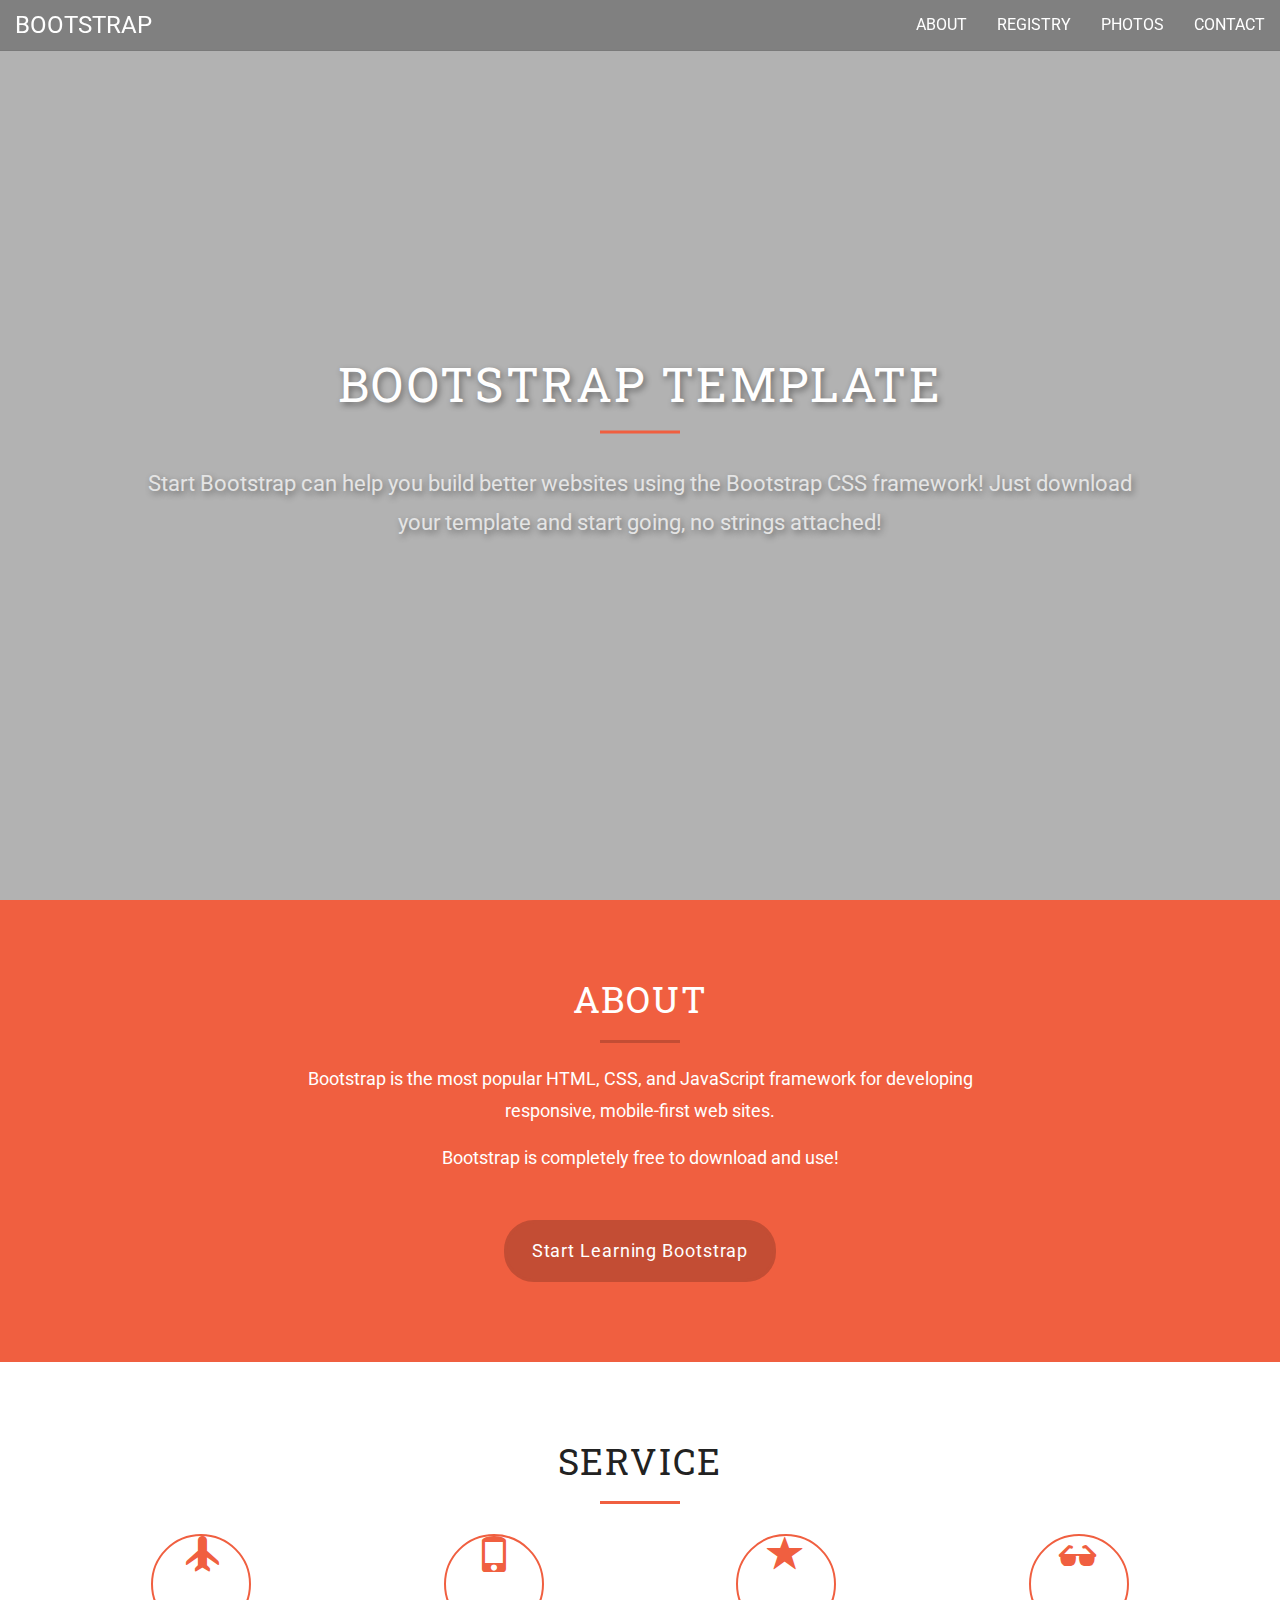
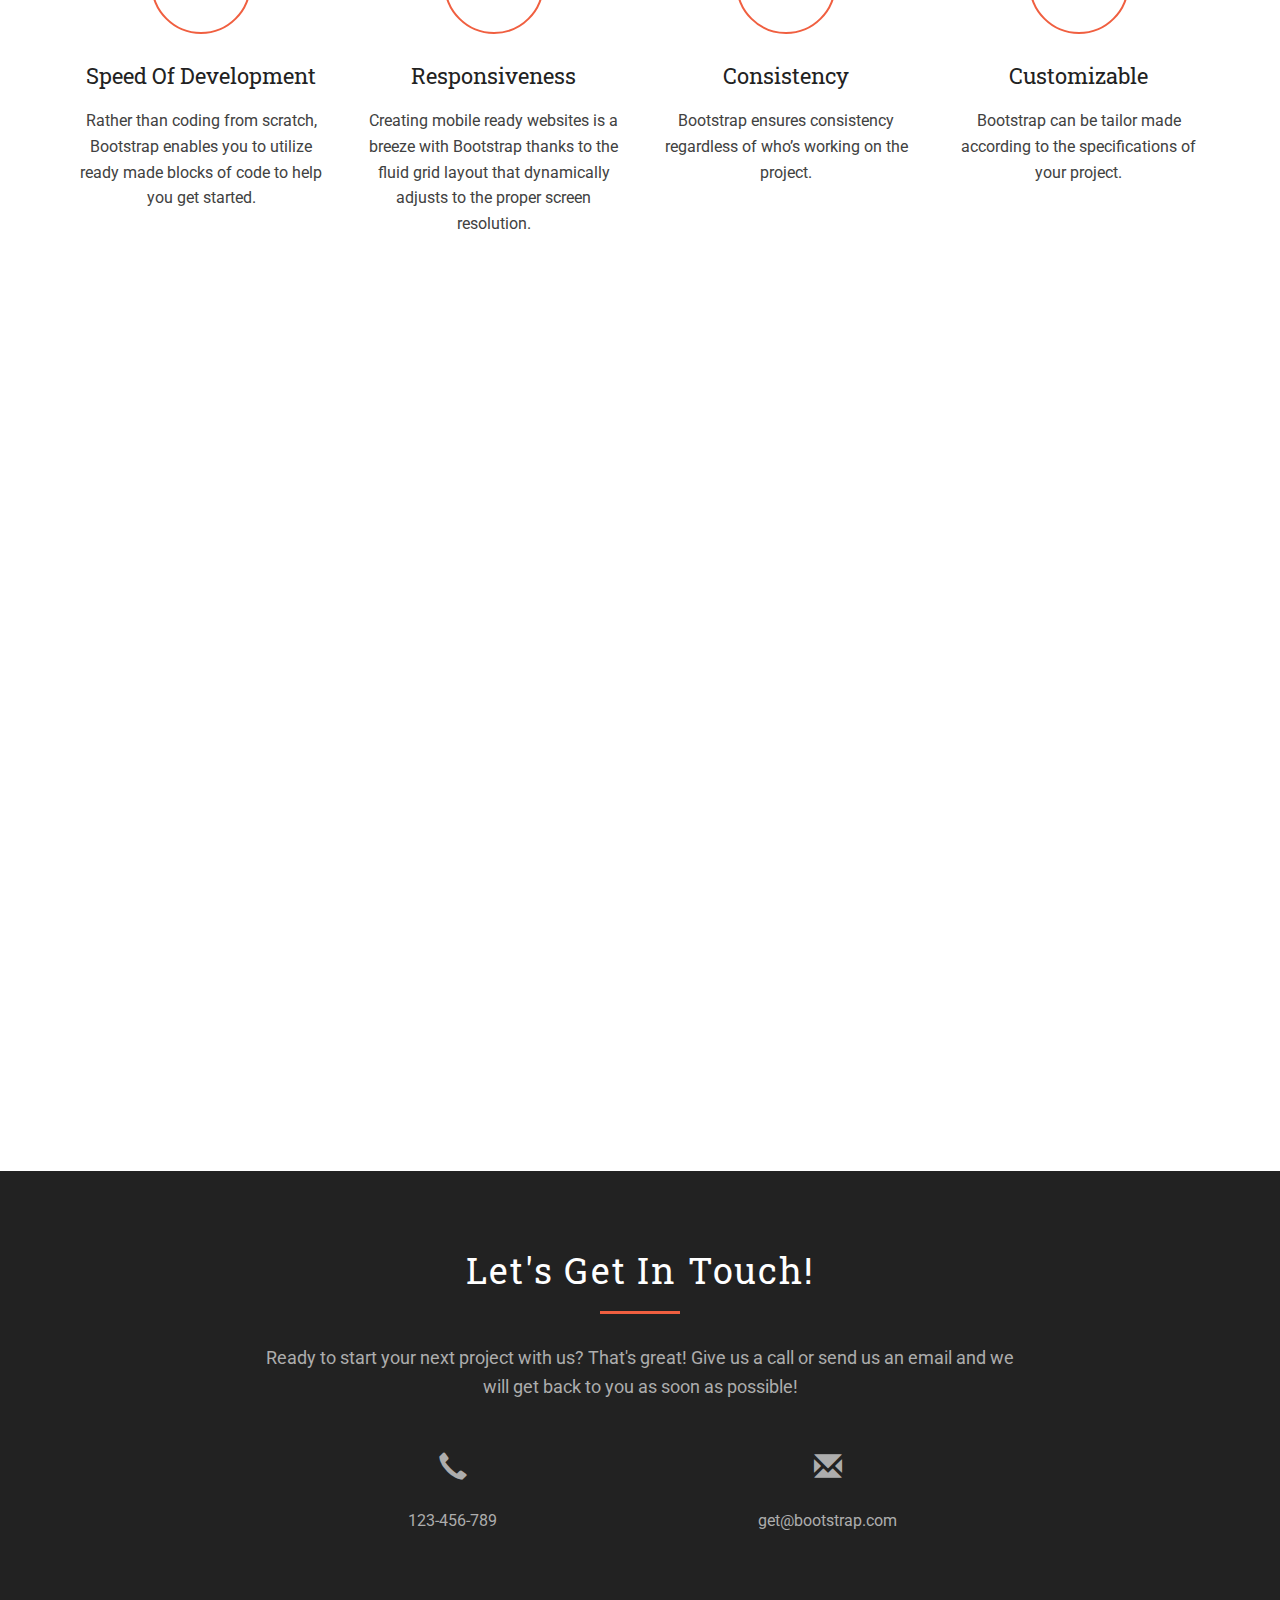
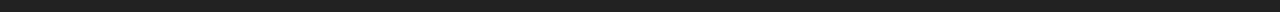
==== commit deeb2c36: "newly addded" ====
--- a/index.html
+++ b/index.html
@@ -1,930 +1,205 @@
-<!DOCTYPE html>
-<html lang="en">
 
-<head>
-  <meta charset="utf-8">
-  <meta content="width=device-width, initial-scale=1.0" name="viewport">
+<html>
 
-  <title>Bootslander Bootstrap Template - Index</title>
-  <meta content="" name="description">
-  <meta content="" name="keywords">
-
-  <!-- Favicons -->
-  <link href="assets/img/favicon.png" rel="icon">
-  <link href="assets/img/apple-touch-icon.png" rel="apple-touch-icon">
-
-  <!-- Google Fonts -->
-  <link href="https://fonts.googleapis.com/css?family=Open+Sans:300,300i,400,400i,600,600i,700,700i|Montserrat:300,300i,400,400i,500,500i,600,600i,700,700i|Poppins:300,300i,400,400i,500,500i,600,600i,700,700i" rel="stylesheet">
-
-  <!-- Vendor CSS Files -->
-  <link href="assets/vendor/aos/aos.css" rel="stylesheet">
-  <link href="assets/vendor/bootstrap/css/bootstrap.min.css" rel="stylesheet">
-  <link href="assets/vendor/bootstrap-icons/bootstrap-icons.css" rel="stylesheet">
-  <link href="assets/vendor/boxicons/css/boxicons.min.css" rel="stylesheet">
-  <link href="assets/vendor/glightbox/css/glightbox.min.css" rel="stylesheet">
-  <link href="assets/vendor/remixicon/remixicon.css" rel="stylesheet">
-  <link href="assets/vendor/swiper/swiper-bundle.min.css" rel="stylesheet">
-
-  <!-- Template Main CSS File -->
-  <link href="assets/css/style.css" rel="stylesheet">
-
-  <!-- =======================================================
-  * Template Name: Bootslander - v4.5.0
-  * Template URL: https://bootstrapmade.com/bootslander-free-bootstrap-landing-page-template/
-  * Author: BootstrapMade.com
-  * License: https://bootstrapmade.com/license/
-  ======================================================== -->
-</head>
-
-<body>
-
-  <!-- ======= Header ======= -->
-  <header id="header" class="fixed-top d-flex align-items-center header-transparent">
-    <div class="container d-flex align-items-center justify-content-between">
-
-      <div class="logo">
-        <h1><a href="index.html"><span>Bootslander</span></a></h1>
-        <!-- Uncomment below if you prefer to use an image logo -->
-        <!-- <a href="index.html"><img src="assets/img/logo.png" alt="" class="img-fluid"></a>-->
-      </div>
-
-      <nav id="navbar" class="navbar">
-        <ul>
-          <li><a class="nav-link scrollto active" href="#hero">Home</a></li>
-          <li><a class="nav-link scrollto" href="#about">About</a></li>
-          <li><a class="nav-link scrollto" href="#features">Features</a></li>
-          <li><a class="nav-link scrollto" href="#gallery">Gallery</a></li>
-          <li><a class="nav-link scrollto" href="#team">Team</a></li>
-          <li><a class="nav-link scrollto" href="#pricing">Pricing</a></li>
-          <li class="dropdown"><a href="#"><span>Drop Down</span> <i class="bi bi-chevron-down"></i></a>
-            <ul>
-              <li><a href="#">Drop Down 1</a></li>
-              <li class="dropdown"><a href="#"><span>Deep Drop Down</span> <i class="bi bi-chevron-right"></i></a>
-                <ul>
-                  <li><a href="#">Deep Drop Down 1</a></li>
-                  <li><a href="#">Deep Drop Down 2</a></li>
-                  <li><a href="#">Deep Drop Down 3</a></li>
-                  <li><a href="#">Deep Drop Down 4</a></li>
-                  <li><a href="#">Deep Drop Down 5</a></li>
-                </ul>
-              </li>
-              <li><a href="#">Drop Down 2</a></li>
-              <li><a href="#">Drop Down 3</a></li>
-              <li><a href="#">Drop Down 4</a></li>
-            </ul>
-          </li>
-          <li><a class="nav-link scrollto" href="#contact">Contact</a></li>
-        </ul>
-        <i class="bi bi-list mobile-nav-toggle"></i>
-      </nav><!-- .navbar -->
-
-    </div>
-  </header><!-- End Header -->
-
-  <!-- ======= Hero Section ======= -->
-  <section id="hero">
-
-    <div class="container">
-      <div class="row justify-content-between">
-        <div class="col-lg-7 pt-5 pt-lg-0 order-2 order-lg-1 d-flex align-items-center">
-          <div data-aos="zoom-out">
-            <h1>Build Your Landing Page With <span>Bootstlander</span></h1>
-            <h2>We are team of talented designers making websites with Bootstrap</h2>
-            <div class="text-center text-lg-start">
-              <a href="#about" class="btn-get-started scrollto">Get Started</a>
-            </div>
-          </div>
-        </div>
-        <div class="col-lg-4 order-1 order-lg-2 hero-img" data-aos="zoom-out" data-aos-delay="300">
-          <img src="assets/img/hero-img.png" class="img-fluid animated" alt="">
-        </div>
-      </div>
-    </div>
-
-    <svg class="hero-waves" xmlns="http://www.w3.org/2000/svg" xmlns:xlink="http://www.w3.org/1999/xlink" viewBox="0 24 150 28 " preserveAspectRatio="none">
-      <defs>
-        <path id="wave-path" d="M-160 44c30 0 58-18 88-18s 58 18 88 18 58-18 88-18 58 18 88 18 v44h-352z">
-      </defs>
-      <g class="wave1">
-        <use xlink:href="#wave-path" x="50" y="3" fill="rgba(255,255,255, .1)">
-      </g>
-      <g class="wave2">
-        <use xlink:href="#wave-path" x="50" y="0" fill="rgba(255,255,255, .2)">
-      </g>
-      <g class="wave3">
-        <use xlink:href="#wave-path" x="50" y="9" fill="#fff">
-      </g>
-    </svg>
-
-  </section><!-- End Hero -->
-
-  <main id="main">
-
-    <!-- ======= About Section ======= -->
-    <section id="about" class="about">
-      <div class="container-fluid">
-
-        <div class="row">
-          <div class="col-xl-5 col-lg-6 video-box d-flex justify-content-center align-items-stretch" data-aos="fade-right">
-            <a href="https://www.youtube.com/watch?v=jDDaplaOz7Q" class="venobox play-btn mb-4" data-vbtype="video" data-autoplay="true"></a>
-          </div>
-
-          <div class="col-xl-7 col-lg-6 icon-boxes d-flex flex-column align-items-stretch justify-content-center py-5 px-lg-5" data-aos="fade-left">
-            <h3>Enim quis est voluptatibus aliquid consequatur fugiat</h3>
-            <p>Esse voluptas cumque vel exercitationem. Reiciendis est hic accusamus. Non ipsam et sed minima temporibus laudantium. Soluta voluptate sed facere corporis dolores excepturi. Libero laboriosam sint et id nulla tenetur. Suscipit aut voluptate.</p>
-
-            <div class="icon-box" data-aos="zoom-in" data-aos-delay="100">
-              <div class="icon"><i class="bx bx-fingerprint"></i></div>
-              <h4 class="title"><a href="">Lorem Ipsum</a></h4>
-              <p class="description">Voluptatum deleniti atque corrupti quos dolores et quas molestias excepturi sint occaecati cupiditate non provident</p>
-            </div>
-
-            <div class="icon-box" data-aos="zoom-in" data-aos-delay="200">
-              <div class="icon"><i class="bx bx-gift"></i></div>
-              <h4 class="title"><a href="">Nemo Enim</a></h4>
-              <p class="description">At vero eos et accusamus et iusto odio dignissimos ducimus qui blanditiis praesentium voluptatum deleniti atque</p>
-            </div>
-
-            <div class="icon-box" data-aos="zoom-in" data-aos-delay="300">
-              <div class="icon"><i class="bx bx-atom"></i></div>
-              <h4 class="title"><a href="">Dine Pad</a></h4>
-              <p class="description">Explicabo est voluptatum asperiores consequatur magnam. Et veritatis odit. Sunt aut deserunt minus aut eligendi omnis</p>
-            </div>
-
-          </div>
-        </div>
-
-      </div>
-    </section><!-- End About Section -->
-
-    <!-- ======= Features Section ======= -->
-    <section id="features" class="features">
-      <div class="container">
-
-        <div class="section-title" data-aos="fade-up">
-          <h2>Features</h2>
-          <p>Check The Features</p>
-        </div>
-
-        <div class="row" data-aos="fade-left">
-          <div class="col-lg-3 col-md-4">
-            <div class="icon-box" data-aos="zoom-in" data-aos-delay="50">
-              <i class="ri-store-line" style="color: #ffbb2c;"></i>
-              <h3><a href="">Lorem Ipsum</a></h3>
-            </div>
-          </div>
-          <div class="col-lg-3 col-md-4 mt-4 mt-md-0">
-            <div class="icon-box" data-aos="zoom-in" data-aos-delay="100">
-              <i class="ri-bar-chart-box-line" style="color: #5578ff;"></i>
-              <h3><a href="">Dolor Sitema</a></h3>
-            </div>
-          </div>
-          <div class="col-lg-3 col-md-4 mt-4 mt-md-0">
-            <div class="icon-box" data-aos="zoom-in" data-aos-delay="150">
-              <i class="ri-calendar-todo-line" style="color: #e80368;"></i>
-              <h3><a href="">Sed perspiciatis</a></h3>
-            </div>
-          </div>
-          <div class="col-lg-3 col-md-4 mt-4 mt-lg-0">
-            <div class="icon-box" data-aos="zoom-in" data-aos-delay="200">
-              <i class="ri-paint-brush-line" style="color: #e361ff;"></i>
-              <h3><a href="">Magni Dolores</a></h3>
-            </div>
-          </div>
-          <div class="col-lg-3 col-md-4 mt-4">
-            <div class="icon-box" data-aos="zoom-in" data-aos-delay="250">
-              <i class="ri-database-2-line" style="color: #47aeff;"></i>
-              <h3><a href="">Nemo Enim</a></h3>
-            </div>
-          </div>
-          <div class="col-lg-3 col-md-4 mt-4">
-            <div class="icon-box" data-aos="zoom-in" data-aos-delay="300">
-              <i class="ri-gradienter-line" style="color: #ffa76e;"></i>
-              <h3><a href="">Eiusmod Tempor</a></h3>
-            </div>
-          </div>
-          <div class="col-lg-3 col-md-4 mt-4">
-            <div class="icon-box" data-aos="zoom-in" data-aos-delay="350">
-              <i class="ri-file-list-3-line" style="color: #11dbcf;"></i>
-              <h3><a href="">Midela Teren</a></h3>
-            </div>
-          </div>
-          <div class="col-lg-3 col-md-4 mt-4">
-            <div class="icon-box" data-aos="zoom-in" data-aos-delay="400">
-              <i class="ri-price-tag-2-line" style="color: #4233ff;"></i>
-              <h3><a href="">Pira Neve</a></h3>
-            </div>
-          </div>
-          <div class="col-lg-3 col-md-4 mt-4">
-            <div class="icon-box" data-aos="zoom-in" data-aos-delay="450">
-              <i class="ri-anchor-line" style="color: #b2904f;"></i>
-              <h3><a href="">Dirada Pack</a></h3>
-            </div>
-          </div>
-          <div class="col-lg-3 col-md-4 mt-4">
-            <div class="icon-box" data-aos="zoom-in" data-aos-delay="500">
-              <i class="ri-disc-line" style="color: #b20969;"></i>
-              <h3><a href="">Moton Ideal</a></h3>
-            </div>
-          </div>
-          <div class="col-lg-3 col-md-4 mt-4">
-            <div class="icon-box" data-aos="zoom-in" data-aos-delay="550">
-              <i class="ri-base-station-line" style="color: #ff5828;"></i>
-              <h3><a href="">Verdo Park</a></h3>
-            </div>
-          </div>
-          <div class="col-lg-3 col-md-4 mt-4">
-            <div class="icon-box" data-aos="zoom-in" data-aos-delay="600">
-              <i class="ri-fingerprint-line" style="color: #29cc61;"></i>
-              <h3><a href="">Flavor Nivelanda</a></h3>
-            </div>
-          </div>
-        </div>
-
-      </div>
-    </section><!-- End Features Section -->
-
-    <!-- ======= Counts Section ======= -->
-    <section id="counts" class="counts">
-      <div class="container">
-
-        <div class="row" data-aos="fade-up">
-
-          <div class="col-lg-3 col-md-6">
-            <div class="count-box">
-              <i class="bi bi-emoji-smile"></i>
-              <span data-purecounter-start="0" data-purecounter-end="232" data-purecounter-duration="1" class="purecounter"></span>
-              <p>Happy Clients</p>
-            </div>
-          </div>
-
-          <div class="col-lg-3 col-md-6 mt-5 mt-md-0">
-            <div class="count-box">
-              <i class="bi bi-journal-richtext"></i>
-              <span data-purecounter-start="0" data-purecounter-end="521" data-purecounter-duration="1" class="purecounter"></span>
-              <p>Projects</p>
-            </div>
-          </div>
-
-          <div class="col-lg-3 col-md-6 mt-5 mt-lg-0">
-            <div class="count-box">
-              <i class="bi bi-headset"></i>
-              <span data-purecounter-start="0" data-purecounter-end="1463" data-purecounter-duration="1" class="purecounter"></span>
-              <p>Hours Of Support</p>
-            </div>
-          </div>
-
-          <div class="col-lg-3 col-md-6 mt-5 mt-lg-0">
-            <div class="count-box">
-              <i class="bi bi-people"></i>
-              <span data-purecounter-start="0" data-purecounter-end="15" data-purecounter-duration="1" class="purecounter"></span>
-              <p>Hard Workers</p>
-            </div>
-          </div>
-
-        </div>
-
-      </div>
-    </section><!-- End Counts Section -->
-
-    <!-- ======= Details Section ======= -->
-    <section id="details" class="details">
-      <div class="container">
-
-        <div class="row content">
-          <div class="col-md-4" data-aos="fade-right">
-            <img src="assets/img/details-1.png" class="img-fluid" alt="">
-          </div>
-          <div class="col-md-8 pt-4" data-aos="fade-up">
-            <h3>Voluptatem dignissimos provident quasi corporis voluptates sit assumenda.</h3>
-            <p class="fst-italic">
-              Lorem ipsum dolor sit amet, consectetur adipiscing elit, sed do eiusmod tempor incididunt ut labore et dolore
-              magna aliqua.
-            </p>
-            <ul>
-              <li><i class="bi bi-check"></i> Ullamco laboris nisi ut aliquip ex ea commodo consequat.</li>
-              <li><i class="bi bi-check"></i> Duis aute irure dolor in reprehenderit in voluptate velit.</li>
-              <li><i class="bi bi-check"></i> Iure at voluptas aspernatur dignissimos doloribus repudiandae.</li>
-              <li><i class="bi bi-check"></i> Est ipsa assumenda id facilis nesciunt placeat sed doloribus praesentium.</li>
-            </ul>
-            <p>
-              Voluptas nisi in quia excepturi nihil voluptas nam et ut. Expedita omnis eum consequatur non. Sed in asperiores aut repellendus. Error quisquam ab maiores. Quibusdam sit in officia
-            </p>
-          </div>
-        </div>
-
-        <div class="row content">
-          <div class="col-md-4 order-1 order-md-2" data-aos="fade-left">
-            <img src="assets/img/details-2.png" class="img-fluid" alt="">
-          </div>
-          <div class="col-md-8 pt-5 order-2 order-md-1" data-aos="fade-up">
-            <h3>Corporis temporibus maiores provident</h3>
-            <p class="fst-italic">
-              Lorem ipsum dolor sit amet, consectetur adipiscing elit, sed do eiusmod tempor incididunt ut labore et dolore
-              magna aliqua.
-            </p>
-            <p>
-              Ullamco laboris nisi ut aliquip ex ea commodo consequat. Duis aute irure dolor in reprehenderit in voluptate
-              velit esse cillum dolore eu fugiat nulla pariatur. Excepteur sint occaecat cupidatat non proident, sunt in
-              culpa qui officia deserunt mollit anim id est laborum
-            </p>
-            <p>
-              Inventore id enim dolor dicta qui et magni molestiae. Mollitia optio officia illum ut cupiditate eos autem. Soluta dolorum repellendus repellat amet autem rerum illum in. Quibusdam occaecati est nisi esse. Saepe aut dignissimos distinctio id enim.
-            </p>
-          </div>
-        </div>
-
-        <div class="row content">
-          <div class="col-md-4" data-aos="fade-right">
-            <img src="assets/img/details-3.png" class="img-fluid" alt="">
-          </div>
-          <div class="col-md-8 pt-5" data-aos="fade-up">
-            <h3>Sunt consequatur ad ut est nulla consectetur reiciendis animi voluptas</h3>
-            <p>Cupiditate placeat cupiditate placeat est ipsam culpa. Delectus quia minima quod. Sunt saepe odit aut quia voluptatem hic voluptas dolor doloremque.</p>
-            <ul>
-              <li><i class="bi bi-check"></i> Ullamco laboris nisi ut aliquip ex ea commodo consequat.</li>
-              <li><i class="bi bi-check"></i> Duis aute irure dolor in reprehenderit in voluptate velit.</li>
-              <li><i class="bi bi-check"></i> Facilis ut et voluptatem aperiam. Autem soluta ad fugiat.</li>
-            </ul>
-            <p>
-              Qui consequatur temporibus. Enim et corporis sit sunt harum praesentium suscipit ut voluptatem. Et nihil magni debitis consequatur est.
-            </p>
-            <p>
-              Suscipit enim et. Ut optio esse quidem quam reiciendis esse odit excepturi. Vel dolores rerum soluta explicabo vel fugiat eum non.
-            </p>
-          </div>
-        </div>
-
-        <div class="row content">
-          <div class="col-md-4 order-1 order-md-2" data-aos="fade-left">
-            <img src="assets/img/details-4.png" class="img-fluid" alt="">
-          </div>
-          <div class="col-md-8 pt-5 order-2 order-md-1" data-aos="fade-up">
-            <h3>Quas et necessitatibus eaque impedit ipsum animi consequatur incidunt in</h3>
-            <p class="fst-italic">
-              Lorem ipsum dolor sit amet, consectetur adipiscing elit, sed do eiusmod tempor incididunt ut labore et dolore
-              magna aliqua.
-            </p>
-            <p>
-              Ullamco laboris nisi ut aliquip ex ea commodo consequat. Duis aute irure dolor in reprehenderit in voluptate
-              velit esse cillum dolore eu fugiat nulla pariatur. Excepteur sint occaecat cupidatat non proident, sunt in
-              culpa qui officia deserunt mollit anim id est laborum
-            </p>
-            <ul>
-              <li><i class="bi bi-check"></i> Et praesentium laboriosam architecto nam .</li>
-              <li><i class="bi bi-check"></i> Eius et voluptate. Enim earum tempore aliquid. Nobis et sunt consequatur. Aut repellat in numquam velit quo dignissimos et.</li>
-              <li><i class="bi bi-check"></i> Facilis ut et voluptatem aperiam. Autem soluta ad fugiat.</li>
-            </ul>
-          </div>
-        </div>
-
-      </div>
-    </section><!-- End Details Section -->
-
-    <!-- ======= Gallery Section ======= -->
-    <section id="gallery" class="gallery">
-      <div class="container">
-
-        <div class="section-title" data-aos="fade-up">
-          <h2>Gallery</h2>
-          <p>Check our Gallery</p>
-        </div>
-
-        <div class="row no-gutters" data-aos="fade-left">
-
-          <div class="col-lg-3 col-md-4">
-            <div class="gallery-item" data-aos="zoom-in" data-aos-delay="100">
-              <a href="assets/img/gallery/gallery-1.jpg" class="gallery-lightbox">
-                <img src="assets/img/gallery/gallery-1.jpg" alt="" class="img-fluid">
-              </a>
-            </div>
-          </div>
-
-          <div class="col-lg-3 col-md-4">
-            <div class="gallery-item" data-aos="zoom-in" data-aos-delay="150">
-              <a href="assets/img/gallery/gallery-2.jpg" class="gallery-lightbox">
-                <img src="assets/img/gallery/gallery-2.jpg" alt="" class="img-fluid">
-              </a>
-            </div>
-          </div>
-
-          <div class="col-lg-3 col-md-4">
-            <div class="gallery-item" data-aos="zoom-in" data-aos-delay="200">
-              <a href="assets/img/gallery/gallery-3.jpg" class="gallery-lightbox">
-                <img src="assets/img/gallery/gallery-3.jpg" alt="" class="img-fluid">
-              </a>
-            </div>
-          </div>
-
-          <div class="col-lg-3 col-md-4">
-            <div class="gallery-item" data-aos="zoom-in" data-aos-delay="250">
-              <a href="assets/img/gallery/gallery-4.jpg" class="gallery-lightbox">
-                <img src="assets/img/gallery/gallery-4.jpg" alt="" class="img-fluid">
-              </a>
-            </div>
-          </div>
-
-          <div class="col-lg-3 col-md-4">
-            <div class="gallery-item" data-aos="zoom-in" data-aos-delay="300">
-              <a href="assets/img/gallery/gallery-5.jpg" class="gallery-lightbox">
-                <img src="assets/img/gallery/gallery-5.jpg" alt="" class="img-fluid">
-              </a>
-            </div>
-          </div>
-
-          <div class="col-lg-3 col-md-4">
-            <div class="gallery-item" data-aos="zoom-in" data-aos-delay="350">
-              <a href="assets/img/gallery/gallery-6.jpg" class="gallery-lightbox">
-                <img src="assets/img/gallery/gallery-6.jpg" alt="" class="img-fluid">
-              </a>
-            </div>
-          </div>
-
-          <div class="col-lg-3 col-md-4">
-            <div class="gallery-item" data-aos="zoom-in" data-aos-delay="400">
-              <a href="assets/img/gallery/gallery-7.jpg" class="gallery-lightbox">
-                <img src="assets/img/gallery/gallery-7.jpg" alt="" class="img-fluid">
-              </a>
-            </div>
-          </div>
-
-          <div class="col-lg-3 col-md-4">
-            <div class="gallery-item" data-aos="zoom-in" data-aos-delay="450">
-              <a href="assets/img/gallery/gallery-8.jpg" class="gallery-lightbox">
-                <img src="assets/img/gallery/gallery-8.jpg" alt="" class="img-fluid">
-              </a>
-            </div>
-          </div>
-
-        </div>
-
-      </div>
-    </section><!-- End Gallery Section -->
-
-    <!-- ======= Testimonials Section ======= -->
-    <section id="testimonials" class="testimonials">
-      <div class="container">
-
-        <div class="testimonials-slider swiper" data-aos="fade-up" data-aos-delay="100">
-          <div class="swiper-wrapper">
-
-            <div class="swiper-slide">
-              <div class="testimonial-item">
-                <img src="assets/img/testimonials/testimonials-1.jpg" class="testimonial-img" alt="">
-                <h3>Saul Goodman</h3>
-                <h4>Ceo &amp; Founder</h4>
-                <p>
-                  <i class="bx bxs-quote-alt-left quote-icon-left"></i>
-                  Proin iaculis purus consequat sem cure digni ssim donec porttitora entum suscipit rhoncus. Accusantium quam, ultricies eget id, aliquam eget nibh et. Maecen aliquam, risus at semper.
-                  <i class="bx bxs-quote-alt-right quote-icon-right"></i>
-                </p>
-              </div>
-            </div><!-- End testimonial item -->
-
-            <div class="swiper-slide">
-              <div class="testimonial-item">
-                <img src="assets/img/testimonials/testimonials-2.jpg" class="testimonial-img" alt="">
-                <h3>Sara Wilsson</h3>
-                <h4>Designer</h4>
-                <p>
-                  <i class="bx bxs-quote-alt-left quote-icon-left"></i>
-                  Export tempor illum tamen malis malis eram quae irure esse labore quem cillum quid cillum eram malis quorum velit fore eram velit sunt aliqua noster fugiat irure amet legam anim culpa.
-                  <i class="bx bxs-quote-alt-right quote-icon-right"></i>
-                </p>
-              </div>
-            </div><!-- End testimonial item -->
-
-            <div class="swiper-slide">
-              <div class="testimonial-item">
-                <img src="assets/img/testimonials/testimonials-3.jpg" class="testimonial-img" alt="">
-                <h3>Jena Karlis</h3>
-                <h4>Store Owner</h4>
-                <p>
-                  <i class="bx bxs-quote-alt-left quote-icon-left"></i>
-                  Enim nisi quem export duis labore cillum quae magna enim sint quorum nulla quem veniam duis minim tempor labore quem eram duis noster aute amet eram fore quis sint minim.
-                  <i class="bx bxs-quote-alt-right quote-icon-right"></i>
-                </p>
-              </div>
-            </div><!-- End testimonial item -->
-
-            <div class="swiper-slide">
-              <div class="testimonial-item">
-                <img src="assets/img/testimonials/testimonials-4.jpg" class="testimonial-img" alt="">
-                <h3>Matt Brandon</h3>
-                <h4>Freelancer</h4>
-                <p>
-                  <i class="bx bxs-quote-alt-left quote-icon-left"></i>
-                  Fugiat enim eram quae cillum dolore dolor amet nulla culpa multos export minim fugiat minim velit minim dolor enim duis veniam ipsum anim magna sunt elit fore quem dolore labore illum veniam.
-                  <i class="bx bxs-quote-alt-right quote-icon-right"></i>
-                </p>
-              </div>
-            </div><!-- End testimonial item -->
-
-            <div class="swiper-slide">
-              <div class="testimonial-item">
-                <img src="assets/img/testimonials/testimonials-5.jpg" class="testimonial-img" alt="">
-                <h3>John Larson</h3>
-                <h4>Entrepreneur</h4>
-                <p>
-                  <i class="bx bxs-quote-alt-left quote-icon-left"></i>
-                  Quis quorum aliqua sint quem legam fore sunt eram irure aliqua veniam tempor noster veniam enim culpa labore duis sunt culpa nulla illum cillum fugiat legam esse veniam culpa fore nisi cillum quid.
-                  <i class="bx bxs-quote-alt-right quote-icon-right"></i>
-                </p>
-              </div>
-            </div><!-- End testimonial item -->
-
-          </div>
-          <div class="swiper-pagination"></div>
-        </div>
-
-      </div>
-    </section><!-- End Testimonials Section -->
-
-    <!-- ======= Team Section ======= -->
-    <section id="team" class="team">
-      <div class="container">
-
-        <div class="section-title" data-aos="fade-up">
-          <h2>Team</h2>
-          <p>Our Great Team</p>
-        </div>
-
-        <div class="row" data-aos="fade-left">
-
-          <div class="col-lg-3 col-md-6">
-            <div class="member" data-aos="zoom-in" data-aos-delay="100">
-              <div class="pic"><img src="assets/img/team/team-1.jpg" class="img-fluid" alt=""></div>
-              <div class="member-info">
-                <h4>Walter White</h4>
-                <span>Chief Executive Officer</span>
-                <div class="social">
-                  <a href=""><i class="bi bi-twitter"></i></a>
-                  <a href=""><i class="bi bi-facebook"></i></a>
-                  <a href=""><i class="bi bi-instagram"></i></a>
-                  <a href=""><i class="bi bi-linkedin"></i></a>
-                </div>
-              </div>
-            </div>
-          </div>
-
-          <div class="col-lg-3 col-md-6 mt-5 mt-md-0">
-            <div class="member" data-aos="zoom-in" data-aos-delay="200">
-              <div class="pic"><img src="assets/img/team/team-2.jpg" class="img-fluid" alt=""></div>
-              <div class="member-info">
-                <h4>Sarah Jhonson</h4>
-                <span>Product Manager</span>
-                <div class="social">
-                  <a href=""><i class="bi bi-twitter"></i></a>
-                  <a href=""><i class="bi bi-facebook"></i></a>
-                  <a href=""><i class="bi bi-instagram"></i></a>
-                  <a href=""><i class="bi bi-linkedin"></i></a>
-                </div>
-              </div>
-            </div>
-          </div>
-
-          <div class="col-lg-3 col-md-6 mt-5 mt-lg-0">
-            <div class="member" data-aos="zoom-in" data-aos-delay="300">
-              <div class="pic"><img src="assets/img/team/team-3.jpg" class="img-fluid" alt=""></div>
-              <div class="member-info">
-                <h4>William Anderson</h4>
-                <span>CTO</span>
-                <div class="social">
-                  <a href=""><i class="bi bi-twitter"></i></a>
-                  <a href=""><i class="bi bi-facebook"></i></a>
-                  <a href=""><i class="bi bi-instagram"></i></a>
-                  <a href=""><i class="bi bi-linkedin"></i></a>
-                </div>
-              </div>
-            </div>
-          </div>
-
-          <div class="col-lg-3 col-md-6 mt-5 mt-lg-0">
-            <div class="member" data-aos="zoom-in" data-aos-delay="400">
-              <div class="pic"><img src="assets/img/team/team-4.jpg" class="img-fluid" alt=""></div>
-              <div class="member-info">
-                <h4>Amanda Jepson</h4>
-                <span>Accountant</span>
-                <div class="social">
-                  <a href=""><i class="bi bi-twitter"></i></a>
-                  <a href=""><i class="bi bi-facebook"></i></a>
-                  <a href=""><i class="bi bi-instagram"></i></a>
-                  <a href=""><i class="bi bi-linkedin"></i></a>
-                </div>
-              </div>
-            </div>
-          </div>
-
-        </div>
-
-      </div>
-    </section><!-- End Team Section -->
-
-    <!-- ======= Pricing Section ======= -->
-    <section id="pricing" class="pricing">
-      <div class="container">
-
-        <div class="section-title" data-aos="fade-up">
-          <h2>Pricing</h2>
-          <p>Check our Pricing</p>
-        </div>
-
-        <div class="row" data-aos="fade-left">
-
-          <div class="col-lg-3 col-md-6">
-            <div class="box" data-aos="zoom-in" data-aos-delay="100">
-              <h3>Free</h3>
-              <h4><sup>$</sup>0<span> / month</span></h4>
-              <ul>
-                <li>Aida dere</li>
-                <li>Nec feugiat nisl</li>
-                <li>Nulla at volutpat dola</li>
-                <li class="na">Pharetra massa</li>
-                <li class="na">Massa ultricies mi</li>
-              </ul>
-              <div class="btn-wrap">
-                <a href="#" class="btn-buy">Buy Now</a>
-              </div>
-            </div>
-          </div>
-
-          <div class="col-lg-3 col-md-6 mt-4 mt-md-0">
-            <div class="box featured" data-aos="zoom-in" data-aos-delay="200">
-              <h3>Business</h3>
-              <h4><sup>$</sup>19<span> / month</span></h4>
-              <ul>
-                <li>Aida dere</li>
-                <li>Nec feugiat nisl</li>
-                <li>Nulla at volutpat dola</li>
-                <li>Pharetra massa</li>
-                <li class="na">Massa ultricies mi</li>
-              </ul>
-              <div class="btn-wrap">
-                <a href="#" class="btn-buy">Buy Now</a>
-              </div>
-            </div>
-          </div>
-
-          <div class="col-lg-3 col-md-6 mt-4 mt-lg-0">
-            <div class="box" data-aos="zoom-in" data-aos-delay="300">
-              <h3>Developer</h3>
-              <h4><sup>$</sup>29<span> / month</span></h4>
-              <ul>
-                <li>Aida dere</li>
-                <li>Nec feugiat nisl</li>
-                <li>Nulla at volutpat dola</li>
-                <li>Pharetra massa</li>
-                <li>Massa ultricies mi</li>
-              </ul>
-              <div class="btn-wrap">
-                <a href="#" class="btn-buy">Buy Now</a>
-              </div>
-            </div>
-          </div>
-
-          <div class="col-lg-3 col-md-6 mt-4 mt-lg-0">
-            <div class="box" data-aos="zoom-in" data-aos-delay="400">
-              <span class="advanced">Advanced</span>
-              <h3>Ultimate</h3>
-              <h4><sup>$</sup>49<span> / month</span></h4>
-              <ul>
-                <li>Aida dere</li>
-                <li>Nec feugiat nisl</li>
-                <li>Nulla at volutpat dola</li>
-                <li>Pharetra massa</li>
-                <li>Massa ultricies mi</li>
-              </ul>
-              <div class="btn-wrap">
-                <a href="#" class="btn-buy">Buy Now</a>
-              </div>
-            </div>
-          </div>
-
-        </div>
-
-      </div>
-    </section><!-- End Pricing Section -->
-
-    <!-- ======= F.A.Q Section ======= -->
-    <section id="faq" class="faq section-bg">
-      <div class="container">
-
-        <div class="section-title" data-aos="fade-up">
-          <h2>F.A.Q</h2>
-          <p>Frequently Asked Questions</p>
-        </div>
-
-        <div class="faq-list">
-          <ul>
-            <li data-aos="fade-up">
-              <i class="bx bx-help-circle icon-help"></i> <a data-bs-toggle="collapse" class="collapse" data-bs-target="#faq-list-1">Non consectetur a erat nam at lectus urna duis? <i class="bx bx-chevron-down icon-show"></i><i class="bx bx-chevron-up icon-close"></i></a>
-              <div id="faq-list-1" class="collapse show" data-bs-parent=".faq-list">
-                <p>
-                  Feugiat pretium nibh ipsum consequat. Tempus iaculis urna id volutpat lacus laoreet non curabitur gravida. Venenatis lectus magna fringilla urna porttitor rhoncus dolor purus non.
-                </p>
-              </div>
-            </li>
-
-            <li data-aos="fade-up" data-aos-delay="100">
-              <i class="bx bx-help-circle icon-help"></i> <a data-bs-toggle="collapse" data-bs-target="#faq-list-2" class="collapsed">Feugiat scelerisque varius morbi enim nunc? <i class="bx bx-chevron-down icon-show"></i><i class="bx bx-chevron-up icon-close"></i></a>
-              <div id="faq-list-2" class="collapse" data-bs-parent=".faq-list">
-                <p>
-                  Dolor sit amet consectetur adipiscing elit pellentesque habitant morbi. Id interdum velit laoreet id donec ultrices. Fringilla phasellus faucibus scelerisque eleifend donec pretium. Est pellentesque elit ullamcorper dignissim. Mauris ultrices eros in cursus turpis massa tincidunt dui.
-                </p>
-              </div>
-            </li>
-
-            <li data-aos="fade-up" data-aos-delay="200">
-              <i class="bx bx-help-circle icon-help"></i> <a data-bs-toggle="collapse" data-bs-target="#faq-list-3" class="collapsed">Dolor sit amet consectetur adipiscing elit? <i class="bx bx-chevron-down icon-show"></i><i class="bx bx-chevron-up icon-close"></i></a>
-              <div id="faq-list-3" class="collapse" data-bs-parent=".faq-list">
-                <p>
-                  Eleifend mi in nulla posuere sollicitudin aliquam ultrices sagittis orci. Faucibus pulvinar elementum integer enim. Sem nulla pharetra diam sit amet nisl suscipit. Rutrum tellus pellentesque eu tincidunt. Lectus urna duis convallis convallis tellus. Urna molestie at elementum eu facilisis sed odio morbi quis
-                </p>
-              </div>
-            </li>
-
-            <li data-aos="fade-up" data-aos-delay="300">
-              <i class="bx bx-help-circle icon-help"></i> <a data-bs-toggle="collapse" data-bs-target="#faq-list-4" class="collapsed">Tempus quam pellentesque nec nam aliquam sem et tortor consequat? <i class="bx bx-chevron-down icon-show"></i><i class="bx bx-chevron-up icon-close"></i></a>
-              <div id="faq-list-4" class="collapse" data-bs-parent=".faq-list">
-                <p>
-                  Molestie a iaculis at erat pellentesque adipiscing commodo. Dignissim suspendisse in est ante in. Nunc vel risus commodo viverra maecenas accumsan. Sit amet nisl suscipit adipiscing bibendum est. Purus gravida quis blandit turpis cursus in.
-                </p>
-              </div>
-            </li>
-
-            <li data-aos="fade-up" data-aos-delay="400">
-              <i class="bx bx-help-circle icon-help"></i> <a data-bs-toggle="collapse" data-bs-target="#faq-list-5" class="collapsed">Tortor vitae purus faucibus ornare. Varius vel pharetra vel turpis nunc eget lorem dolor? <i class="bx bx-chevron-down icon-show"></i><i class="bx bx-chevron-up icon-close"></i></a>
-              <div id="faq-list-5" class="collapse" data-bs-parent=".faq-list">
-                <p>
-                  Laoreet sit amet cursus sit amet dictum sit amet justo. Mauris vitae ultricies leo integer malesuada nunc vel. Tincidunt eget nullam non nisi est sit amet. Turpis nunc eget lorem dolor sed. Ut venenatis tellus in metus vulputate eu scelerisque.
-                </p>
-              </div>
-            </li>
-
-          </ul>
-        </div>
-
-      </div>
-    </section><!-- End F.A.Q Section -->
-
-    <!-- ======= Contact Section ======= -->
-    <section id="contact" class="contact">
-      <div class="container">
-
-        <div class="section-title" data-aos="fade-up">
-          <h2>Contact</h2>
-          <p>Contact Us</p>
-        </div>
-
-        <div class="row">
-
-          <div class="col-lg-4" data-aos="fade-right" data-aos-delay="100">
-            <div class="info">
-              <div class="address">
-                <i class="bi bi-geo-alt"></i>
-                <h4>Location:</h4>
-                <p>A108 Adam Street, New York, NY 535022</p>
-              </div>
-
-              <div class="email">
-                <i class="bi bi-envelope"></i>
-                <h4>Email:</h4>
-                <p>info@example.com</p>
-              </div>
-
-              <div class="phone">
-                <i class="bi bi-phone"></i>
-                <h4>Call:</h4>
-                <p>+1 5589 55488 55s</p>
-              </div>
-
-            </div>
-
-          </div>
-
-          <div class="col-lg-8 mt-5 mt-lg-0" data-aos="fade-left" data-aos-delay="200">
-
-            <form action="forms/contact.php" method="post" role="form" class="php-email-form">
+  <head>
+      <meta charset="utf-8">
+      <meta http-equiv="X-UA-Compatible" content="IE=edge">
+      <meta name="viewport" content="width=device-width, initial-scale=1">
+      <!-- The above 3 meta tags *must* come first in the head; any other head content must come *after* these tags -->
+      <title>Soph n Greg</title>
+      <!-- Latest compiled and minified CSS -->
+      <link rel="stylesheet" href="https://maxcdn.bootstrapcdn.com/bootstrap/3.3.7/css/bootstrap.min.css" integrity="sha384-BVYiiSIFeK1dGmJRAkycuHAHRg32OmUcww7on3RYdg4Va+PmSTsz/K68vbdEjh4u" crossorigin="anonymous">
+      <link rel="stylesheet" href="css/style.css">
+      <!-- HTML5 shim and Respond.js for IE8 support of HTML5 elements and media queries -->
+      <!-- WARNING: Respond.js doesn't work if you view the page via file:// -->
+      <!--[if lt IE 9]>
+        <script src="https://oss.maxcdn.com/html5shiv/3.7.2/html5shiv.min.js"></script>
+        <script src="https://oss.maxcdn.com/respond/1.4.2/respond.min.js"></script>
+      <![endif]-->
+  </head>
+  
+  <body data-spy="scroll" data-target="#myScrollspy">
+      <nav class="navbar navbar-default navbar-fixed-top" data-spy="affix" data-offset-top="205">
+          <div class="container-fluid">
+              <div class="navbar-header">
+                  <button type="button" class="navbar-toggle" data-toggle="collapse" data-target="#myNavbar"> <span class="icon-bar"></span> <span class="icon-bar"></span> <span class="icon-bar"></span> </button> <a class="navbar-brand" href="#">Bootstrap</a> </div>
+              <div class="collapse navbar-collapse" id="myNavbar">
+                  <ul class="nav navbar-nav navbar-right">
+                      <li><a href="#about">About</a></li>
+                      <li><a href="#services">Registry</a></li>
+                      <li><a href="#portfolio">Photos</a></li>
+                      <li><a href="#contact">Contact</a></li>
+                  </ul>
+              </div>
+          </div>
+      </nav>
+      <header style="background-image:url('https://images.pexels.com/photos/2199293/pexels-photo-2199293.jpeg');">
+          <div class="header-content">
+              <div class="header-content-inner">
+                  <h1>Bootstrap Template</h1>
+                  <p>Start Bootstrap can help you build better websites using the Bootstrap CSS framework! Just download your template and start going, no strings attached!</p>
+              </div>
+          </div>
+      </header>
+      <section class="about-section bg-color" id="about">
+          <div class="container">
               <div class="row">
-                <div class="col-md-6 form-group">
-                  <input type="text" name="name" class="form-control" id="name" placeholder="Your Name" required>
-                </div>
-                <div class="col-md-6 form-group mt-3 mt-md-0">
-                  <input type="email" class="form-control" name="email" id="email" placeholder="Your Email" required>
-                </div>
-              </div>
-              <div class="form-group mt-3">
-                <input type="text" class="form-control" name="subject" id="subject" placeholder="Subject" required>
-              </div>
-              <div class="form-group mt-3">
-                <textarea class="form-control" name="message" rows="5" placeholder="Message" required></textarea>
-              </div>
-              <div class="my-3">
-                <div class="loading">Loading</div>
-                <div class="error-message"></div>
-                <div class="sent-message">Your message has been sent. Thank you!</div>
-              </div>
-              <div class="text-center"><button type="submit">Send Message</button></div>
-            </form>
-
-          </div>
-
-        </div>
-
-      </div>
-    </section><!-- End Contact Section -->
-
-  </main><!-- End #main -->
-
-  <!-- ======= Footer ======= -->
-  <footer id="footer">
-    <div class="footer-top">
-      <div class="container">
-        <div class="row">
-
-          <div class="col-lg-4 col-md-6">
-            <div class="footer-info">
-              <h3>Bootslander</h3>
-              <p class="pb-3"><em>Qui repudiandae et eum dolores alias sed ea. Qui suscipit veniam excepturi quod.</em></p>
-              <p>
-                A108 Adam Street <br>
-                NY 535022, USA<br><br>
-                <strong>Phone:</strong> +1 5589 55488 55<br>
-                <strong>Email:</strong> info@example.com<br>
-              </p>
-              <div class="social-links mt-3">
-                <a href="#" class="twitter"><i class="bx bxl-twitter"></i></a>
-                <a href="#" class="facebook"><i class="bx bxl-facebook"></i></a>
-                <a href="#" class="instagram"><i class="bx bxl-instagram"></i></a>
-                <a href="#" class="google-plus"><i class="bx bxl-skype"></i></a>
-                <a href="#" class="linkedin"><i class="bx bxl-linkedin"></i></a>
-              </div>
-            </div>
-          </div>
-
-          <div class="col-lg-2 col-md-6 footer-links">
-            <h4>Useful Links</h4>
-            <ul>
-              <li><i class="bx bx-chevron-right"></i> <a href="#">Home</a></li>
-              <li><i class="bx bx-chevron-right"></i> <a href="#">About us</a></li>
-              <li><i class="bx bx-chevron-right"></i> <a href="#">Services</a></li>
-              <li><i class="bx bx-chevron-right"></i> <a href="#">Terms of service</a></li>
-              <li><i class="bx bx-chevron-right"></i> <a href="#">Privacy policy</a></li>
-            </ul>
-          </div>
-
-          <div class="col-lg-2 col-md-6 footer-links">
-            <h4>Our Services</h4>
-            <ul>
-              <li><i class="bx bx-chevron-right"></i> <a href="#">Web Design</a></li>
-              <li><i class="bx bx-chevron-right"></i> <a href="#">Web Development</a></li>
-              <li><i class="bx bx-chevron-right"></i> <a href="#">Product Management</a></li>
-              <li><i class="bx bx-chevron-right"></i> <a href="#">Marketing</a></li>
-              <li><i class="bx bx-chevron-right"></i> <a href="#">Graphic Design</a></li>
-            </ul>
-          </div>
-
-          <div class="col-lg-4 col-md-6 footer-newsletter">
-            <h4>Our Newsletter</h4>
-            <p>Tamen quem nulla quae legam multos aute sint culpa legam noster magna</p>
-            <form action="" method="post">
-              <input type="email" name="email"><input type="submit" value="Subscribe">
-            </form>
-
-          </div>
-
-        </div>
-      </div>
-    </div>
-
-    <div class="container">
-      <div class="copyright">
-        &copy; Copyright <strong><span>Bootslander</span></strong>. All Rights Reserved
-      </div>
-      <div class="credits">
-        <!-- All the links in the footer should remain intact. -->
-        <!-- You can delete the links only if you purchased the pro version. -->
-        <!-- Licensing information: https://bootstrapmade.com/license/ -->
-        <!-- Purchase the pro version with working PHP/AJAX contact form: https://bootstrapmade.com/bootslander-free-bootstrap-landing-page-template/ -->
-        Designed by <a href="https://bootstrapmade.com/">BootstrapMade</a>
-      </div>
-    </div>
-  </footer><!-- End Footer -->
-
-  <a href="#" class="back-to-top d-flex align-items-center justify-content-center"><i class="bi bi-arrow-up-short"></i></a>
-  <div id="preloader"></div>
-
-  <!-- Vendor JS Files -->
-  <script src="assets/vendor/aos/aos.js"></script>
-  <script src="assets/vendor/bootstrap/js/bootstrap.bundle.min.js"></script>
-  <script src="assets/vendor/glightbox/js/glightbox.min.js"></script>
-  <script src="assets/vendor/php-email-form/validate.js"></script>
-  <script src="assets/vendor/purecounter/purecounter.js"></script>
-  <script src="assets/vendor/swiper/swiper-bundle.min.js"></script>
-
-  <!-- Template Main JS File -->
-  <script src="assets/js/main.js"></script>
-
-</body>
-
-</html>+                  <div class="col-md-8 col-md-offset-2 col-sm-12 col-xs-12">
+                      <h3>About</h3>
+                      <p>Bootstrap is the most popular HTML, CSS, and JavaScript framework for developing responsive, mobile-first web sites.</p>
+                      <p>Bootstrap is completely free to download and use!</p> <a href="#" class="btn btn-default-new">Start learning Bootstrap</a> </div>
+              </div>
+          </div>
+      </section>
+      
+      <section class="service-section" id="services">
+          <div class="container">
+               <h3>service</h3>
+              
+              <div class="row">
+                  <div class="col-md-3 col-sm-6 col-xs-12">
+                      <div class="service-items">
+                          <div class="icon">
+                              <span class="glyphicon glyphicon-plane" aria-hidden="true"></span>
+                          </div>
+                          <h4><a href="#">Speed of Development</a></h4>
+                          <p>Rather than coding from scratch, Bootstrap enables you to utilize ready made blocks of code to help you get started.</p>
+                      </div>
+                  </div>
+                  
+                  <div class="col-md-3 col-sm-6 col-xs-12">
+                      <div class="service-items">
+                          <div class="icon">
+                              <span class="glyphicon glyphicon-phone" aria-hidden="true"></span>
+                          </div>
+                          <h4><a href="#"> Responsiveness</a></h4>
+                          <p>Creating mobile ready websites is a breeze with Bootstrap thanks to the fluid grid layout that dynamically adjusts to the proper screen resolution.</p>
+                      </div>
+                  </div>
+                  
+                  <div class="col-md-3 col-sm-6 col-xs-12">
+                      <div class="service-items">
+                          <div class="icon">
+                              <span class="glyphicon glyphicon-star" aria-hidden="true"></span>
+                          </div>
+                          <h4><a href="#">Consistency</a></h4>
+                          <p>Bootstrap ensures consistency regardless of who’s working on the project. </p>
+                      </div>
+                  </div>
+                  
+                  <div class="col-md-3 col-sm-6 col-xs-12">
+                      <div class="service-items">
+                          <div class="icon">
+                              <span class="glyphicon glyphicon-sunglasses" aria-hidden="true"></span>
+                          </div>
+                          <h4><a href="#">Customizable</a></h4>
+                          <p>Bootstrap can be tailor made according to the specifications of your project.</p>
+                      </div>
+                  </div>
+                  
+                  
+              </div>
+          </div>
+      </section>
+      
+       <section class="portfolio-section" id="portfolio">
+           <div class="portfolio-section-inner">
+              <div class="portfolio-section-row">
+                  <div class="portfolio-section-data" style="background-image:url('http://www.pd4pic.com/images/snail-branch.jpg')">
+                      <div class="portfolio-section-text">
+                         <div class="portfolio-section-text-inner">
+                          <p>Portfolio</p>
+                          <a href="#">read more</a>
+                          </div>
+                      </div>
+                  </div>
+                  
+                  <div class="portfolio-section-data" style="background-image:url('https://media.licdn.com/mpr/mpr/p/4/005/08a/10f/1e03070.jpg')">
+                      <div class="portfolio-section-text">
+                         <div class="portfolio-section-text-inner">
+                          <p>Portfolio</p>
+                          <a href="#">read more</a>
+                          </div>
+                      </div>
+                  </div>
+                  
+                  <div class="portfolio-section-data" style="background-image:url('http://freestockphotosindia.com/oc-content/uploads/1/160Zhl4HJOU_small.jpg')">
+                      <div class="portfolio-section-text">
+                         <div class="portfolio-section-text-inner">
+                          <p>Portfolio</p>
+                          <a href="#">read more</a>
+                          </div>
+                      </div>
+                  </div>
+               </div>
+               
+                <div class="portfolio-section-row">
+                  
+                  <div class="portfolio-section-data" style="background-image:url('https://1.bp.blogspot.com/-Og33a_xvK7s/UN3l0q2hpTI/AAAAAAAAJRs/ejFbNQxNeeA/s640/facebook-girls-to-labels-beautiful-birds-130979.jpg')">
+                      <div class="portfolio-section-text">
+                         <div class="portfolio-section-text-inner">
+                          <p>Portfolio</p>
+                          <a href="#">read more</a>
+                          </div>
+                      </div>
+                  </div>
+                  
+                  <div class="portfolio-section-data" style="background-image:url('http://www.photos-public-domain.com/wp-content/uploads/2010/08/acoustic_guitar_bridge.jpg')">
+                      <div class="portfolio-section-text">
+                          <div class="portfolio-section-text-inner">
+                          <p>Portfolio</p>
+                          <a href="#">read more</a>
+                          </div>
+                      </div>
+                  </div>
+                    
+                    <div class="portfolio-section-data" style="background-image:url('https://2.bp.blogspot.com/-g3cj06XIHa4/UN3lol_VG3I/AAAAAAAAJQs/6qRI_L0MWqE/s640/59.jpg')">
+                      <div class="portfolio-section-text">
+                          <div class="portfolio-section-text-inner">
+                          <p>Portfolio</p>
+                          <a href="#">read more</a>
+                          </div>
+                      </div>
+                  </div>
+               </div>
+           
+           </div>
+           
+           
+      </section>
+      
+      <footer id="contact">
+          <div class="container">
+              <div class="row">
+                  <div class="col-md-8 col-md-offset-2 col-sm-12 col-xs-12">
+                      <h3>Let's Get In Touch!</h3>
+                      <p>Ready to start your next project with us? That's great! Give us a call or send us an email and we will get back to you as soon as possible!</p>
+                      <div class="gap">
+                      <div class="col-sm-6 col-xs-12">
+                          <span class="glyphicon glyphicon-earphone"></span>
+                          <a href="tel:123456789">123-456-789</a>
+                      </div>
+                       <div class="col-sm-6 col-xs-12">
+                          <span class="glyphicon glyphicon-envelope"></span>
+                          <a href="mailto:get@bootstrap.com">get@bootstrap.com</a>
+                      </div>
+                      </div>
+                  
+                  </div>
+              </div>
+          </div>
+      
+      </footer>
+      
+      
+      
+      <!-- jQuery (necessary for Bootstrap's JavaScript plugins) -->
+      <script src="https://ajax.googleapis.com/ajax/libs/jquery/1.11.3/jquery.min.js"></script>
+      <!-- Include all compiled plugins (below), or include individual files as needed -->
+      <!-- Latest compiled and minified JavaScript -->
+    
+      <script src="https://maxcdn.bootstrapcdn.com/bootstrap/3.3.7/js/bootstrap.min.js" integrity="sha384-Tc5IQib027qvyjSMfHjOMaLkfuWVxZxUPnCJA7l2mCWNIpG9mGCD8wGNIcPD7Txa" crossorigin="anonymous"></script>
+      <script src="js/custom.js"></script>
+  </body>
+  
+  </html>--- a/css/style.css
+++ b/css/style.css
@@ -0,0 +1,444 @@
+@import url('https://fonts.googleapis.com/css?family=Roboto+Slab:400,700|Roboto:300,400,400i,500,700');
+
+/* font-family: 'Roboto', sans-serif;
+font-family: 'Roboto Slab', serif; */
+
+/* 
+℘ąŋƙąʝ ɖɧıɱąŋ
+*/
+
+body {
+    background: #fff;
+    color: #414141;
+    font-family: 'Roboto', sans-serif;
+    font-size: 16px;
+    overflow-x: hidden;
+    -webkit-text-stroke: rgba(255, 255, 255, 0.01) 0.1px;
+    -webkit-font-smoothing: antialiased !important;
+}
+
+background-image {
+  
+}
+
+a {
+    text-decoration: none;
+    -ms-transition: all 0.3s ease-in;
+    -webkit-transition: all 0.3s ease-in;
+    transition: all 0.3s ease-in;
+}
+
+a:hover,
+a:focus,
+a:active {
+    outline: medium none;
+    text-decoration: none;
+}
+
+*:focus {
+    outline: none;
+}
+
+img {
+    max-width: 100%; height: auto;
+}
+
+strong,
+b {
+    font-weight: 700;
+}
+
+i,
+em {
+    font-style: italic;
+}
+
+.clear {
+    border: 0;
+    clear: both;
+    height: 0;
+}
+
+h1,
+h2,
+h3,
+h4,
+h5,
+h6,
+p {
+    font-weight: normal;
+    margin: 0;
+}
+
+input,
+textarea {
+    -webkit-appearance: none;
+    border-radius: 0;
+}
+
+html,
+body {
+    height: 100%;
+}
+
+/**** NAV ****/
+nav.navbar-default {
+    background-color: rgba(0, 0, 0, 0.28);
+    border-color: rgba(0, 0, 0, 0.05);
+    -ms-transition: all 0.3s ease-in-out;
+    -webkit-transition: all 0.3s ease-in-out;
+    transition: all 0.3s ease-in-out;
+}
+
+nav.navbar-default.affix {
+    background-color:#222;
+    -ms-transition: all 0.3s ease-in-out;
+    -webkit-transition: all 0.3s ease-in-out;
+    transition: all 0.3s ease-in-out;
+}
+
+nav.navbar-default .navbar-brand {
+    color: #fff;
+    font-size: 24px;
+    text-transform: uppercase;
+    font-family: 'Roboto', sans-serif;
+}
+
+nav.navbar-default .navbar-brand:focus, nav.navbar-default .navbar-brand:hover {
+    color: #fff !important;
+    background-color: transparent;
+}
+
+nav.navbar-default .navbar-nav>li>a{
+  color:#fff;
+  font-family: 'Roboto', sans-serif;
+  font-size: 16px;
+  text-transform: uppercase;
+}
+
+nav.navbar-default .navbar-nav>li>a:focus,
+nav.navbar-default .navbar-nav>li>a:hover {
+    color: #F05F40;
+    background-color: transparent;
+}
+
+nav.navbar-default .navbar-nav li a.active,
+nav.navbar-default .navbar-nav li a.active:focus,
+nav.navbar-default .navbar-nav li a.active:hover {
+    color: #F05F40;
+    background-color: transparent;
+}
+
+
+/**** NAV END ****/
+/**** HEADER ****/
+header {
+    min-height: 100%;
+    background-position: center center;
+    background-size: cover;
+    background-repeat: no-repeat;
+}
+
+header:after {
+    content: "";
+    position: absolute;
+    top: 0;
+    left: 0;
+    right: 0;
+    bottom: 0;
+    background: rgba(0, 0, 0, 0.3);
+    z-index: 0;
+}
+
+header,
+header .header-content {
+    position: relative;
+    width: 100%;
+    text-align: center;
+}
+
+header .header-content {
+    position: absolute;
+    top: 50%;
+    -webkit-transform: translateY(-50%);
+    transform: translateY(-50%);
+    padding: 0 50px;
+    z-index: 10;
+}
+
+header .header-content .header-content-inner {
+    width: 100%;
+    max-width: 1000px;
+    margin: 0 auto;
+    text-shadow: 2px 3px 6px rgba(0, 0, 0, 0.41);
+}
+
+h1, h2, h3, h4 {
+    font-family: 'Roboto Slab', serif;
+}
+
+.header-content-inner h1 {
+    font-size: 48px;
+    margin-bottom: 30px;
+    text-transform: uppercase;
+    color: #fff;
+    letter-spacing: 0.05em;
+}
+
+.header-content-inner h1:after {
+    content: "";
+    display: block;
+    width: 80px;
+    height: 3px;
+    margin: 20px auto 0;
+    background: #F05F40;
+}
+
+.header-content-inner p {
+    font-size: 22px;
+    line-height: 1.8;
+    color: #e4e4e4;
+}
+/**** HEADER END ****/
+/**** ABOUT ****/
+.bg-color{
+    background:#F05F40;
+}
+
+section{
+    padding: 80px 0;
+    position: relative;
+    text-align: center;
+}
+
+.about-section h3{
+    font-size: 36px;
+    margin-bottom: 20px;
+    text-transform: uppercase;
+    color: #fff;
+    letter-spacing: 0.05em;
+}
+
+.about-section h3:after {
+    content: "";
+    display: block;
+    width: 80px;
+    height: 3px;
+    margin: 20px auto 0;
+    background:#c34d34;
+}
+
+.about-section p{
+    font-size: 18px;
+    line-height: 1.8;
+    color: #fff;
+    margin-bottom: 15px;
+}
+
+.btn-default-new{
+    background: #c34d34;
+    border-radius: 30px;
+    border: solid 3px #c34d34;
+    color: #ffffff;
+    font-size: 18px;
+    text-transform: capitalize;
+    font-family: 'Roboto', sans-serif;
+    padding: 0 25px;
+    line-height: 3.1;
+    margin-top: 30px;
+    letter-spacing: 0.05em;
+    -ms-transition: all 0.6s ease-in-out;
+    -webkit-transition: all 0.6s ease-in-out;
+    transition: all 0.6s ease-in-out;
+}
+
+.btn-default-new:hover, .btn-default-new:focus{
+    background: #fff;
+    color: #c34d34;
+    border-color: #c34d34;
+}
+/**** ABOUT END ****/
+/**** SERVICE ****/
+
+.service-section h3{
+    font-size: 36px;
+    margin-bottom: 30px;
+    text-transform: uppercase;
+    color: #222;
+    letter-spacing: 0.05em;
+}
+
+.service-section h3:after {
+    content: "";
+    display: block;
+    width: 80px;
+    height: 3px;
+    margin: 20px auto 0;
+    background:#F05F40;
+}
+
+.service-items .icon{
+    color: #F05F40;
+    font-size: 36px;
+    display: block;
+    width: 100px;
+    height: 100px;
+    text-align: center;
+    border-radius: 100%;
+    border: solid 2px #F05F40;
+    margin: 0 auto 30px;
+    line-height: 98px;
+}
+
+.service-items h4{
+    font-size: 22px;
+    margin-bottom: 20px;
+    text-transform: capitalize;
+    color: #F05F40;
+    
+}
+
+.service-items h4 a{
+    color: #222;
+}
+
+.service-items h4 a:hover{
+    color: #F05F40;
+}
+
+.service-items p{
+    font-size: 16px;
+    line-height: 1.6;
+    color: #414141;
+    margin-bottom: 15px;
+}
+
+/**** SERVICE END ****/
+/**** PORTFOLIO ****/
+
+.portfolio-section{
+    padding: 0;
+}
+
+.portfolio-section .portfolio-section-inner{
+    display: table;
+    table-layout: fixed;
+    width: 100%;
+    max-width: 2000px;
+}
+
+.portfolio-section-inner .portfolio-section-row{
+    display: table-row;
+    width: 100%;
+}
+
+.portfolio-section-inner .portfolio-section-data{
+    display: table-cell;
+    width: 33.33%;
+    vertical-align: middle;
+    height: 420px;
+    background-position: center center;
+    background-size: cover;
+    background-repeat: no-repeat;
+    position: relative;
+    overflow: hidden;
+}
+
+.portfolio-section-inner .portfolio-section-data .portfolio-section-text{
+    position: absolute;
+    top: 150%;;
+    bottom: 0;
+    right: 0;
+    left: 0;
+    background: rgba(0,0,0,0.8);
+    margin: auto;
+     -ms-transition: all 0.3s ease-in-out;
+    -webkit-transition: all 0.3s ease-in-out;
+    transition: all 0.3s ease-in-out;
+}
+
+.portfolio-section-inner .portfolio-section-data:hover .portfolio-section-text{
+    top: 0;
+}
+
+.portfolio-section-text .portfolio-section-text-inner{
+    position: absolute;
+    top: 50%;
+    right: 20px;
+    left: 20px;
+    -webkit-transform: translateY(-50%);
+    transform: translateY(-50%);
+}
+
+.portfolio-section-text p{
+    font-size: 28px;
+    line-height: 1.6;
+    color: #fff;
+}
+
+.portfolio-section-text a{
+    color: #F05F40;
+    font-size: 14px;
+}
+
+.portfolio-section-text a:hover{
+    color: #fff;
+}
+/**** PORTFOLIO ****/
+/**** FOOTER ****/
+
+footer{
+    background: #222;
+    padding: 80px 0;
+    position: relative;
+    text-align: center;
+}
+
+footer h3{
+    font-size: 36px;
+    margin-bottom: 30px;
+    text-transform: capitalize;
+    color: #fff;
+    letter-spacing: 0.05em;
+}
+
+footer h3:after {
+    content: "";
+    display: block;
+    width: 80px;
+    height: 3px;
+    margin: 20px auto 0;
+    background:#F05F40;
+}
+
+footer p{
+    font-size: 18px;
+    line-height: 1.6;
+    color: #adadad;
+}
+
+.gap{
+    display: block;
+    margin-top: 50px;
+}
+
+footer span.glyphicon{
+    color: #adadad;
+    font-size: 28px;
+    display: block;
+    margin: 0 auto 30px;
+}
+
+footer a{
+    color: #adadad;
+    
+}
+
+footer a:hover{
+    color: #F05F40;
+}
+
+
+
+
+
